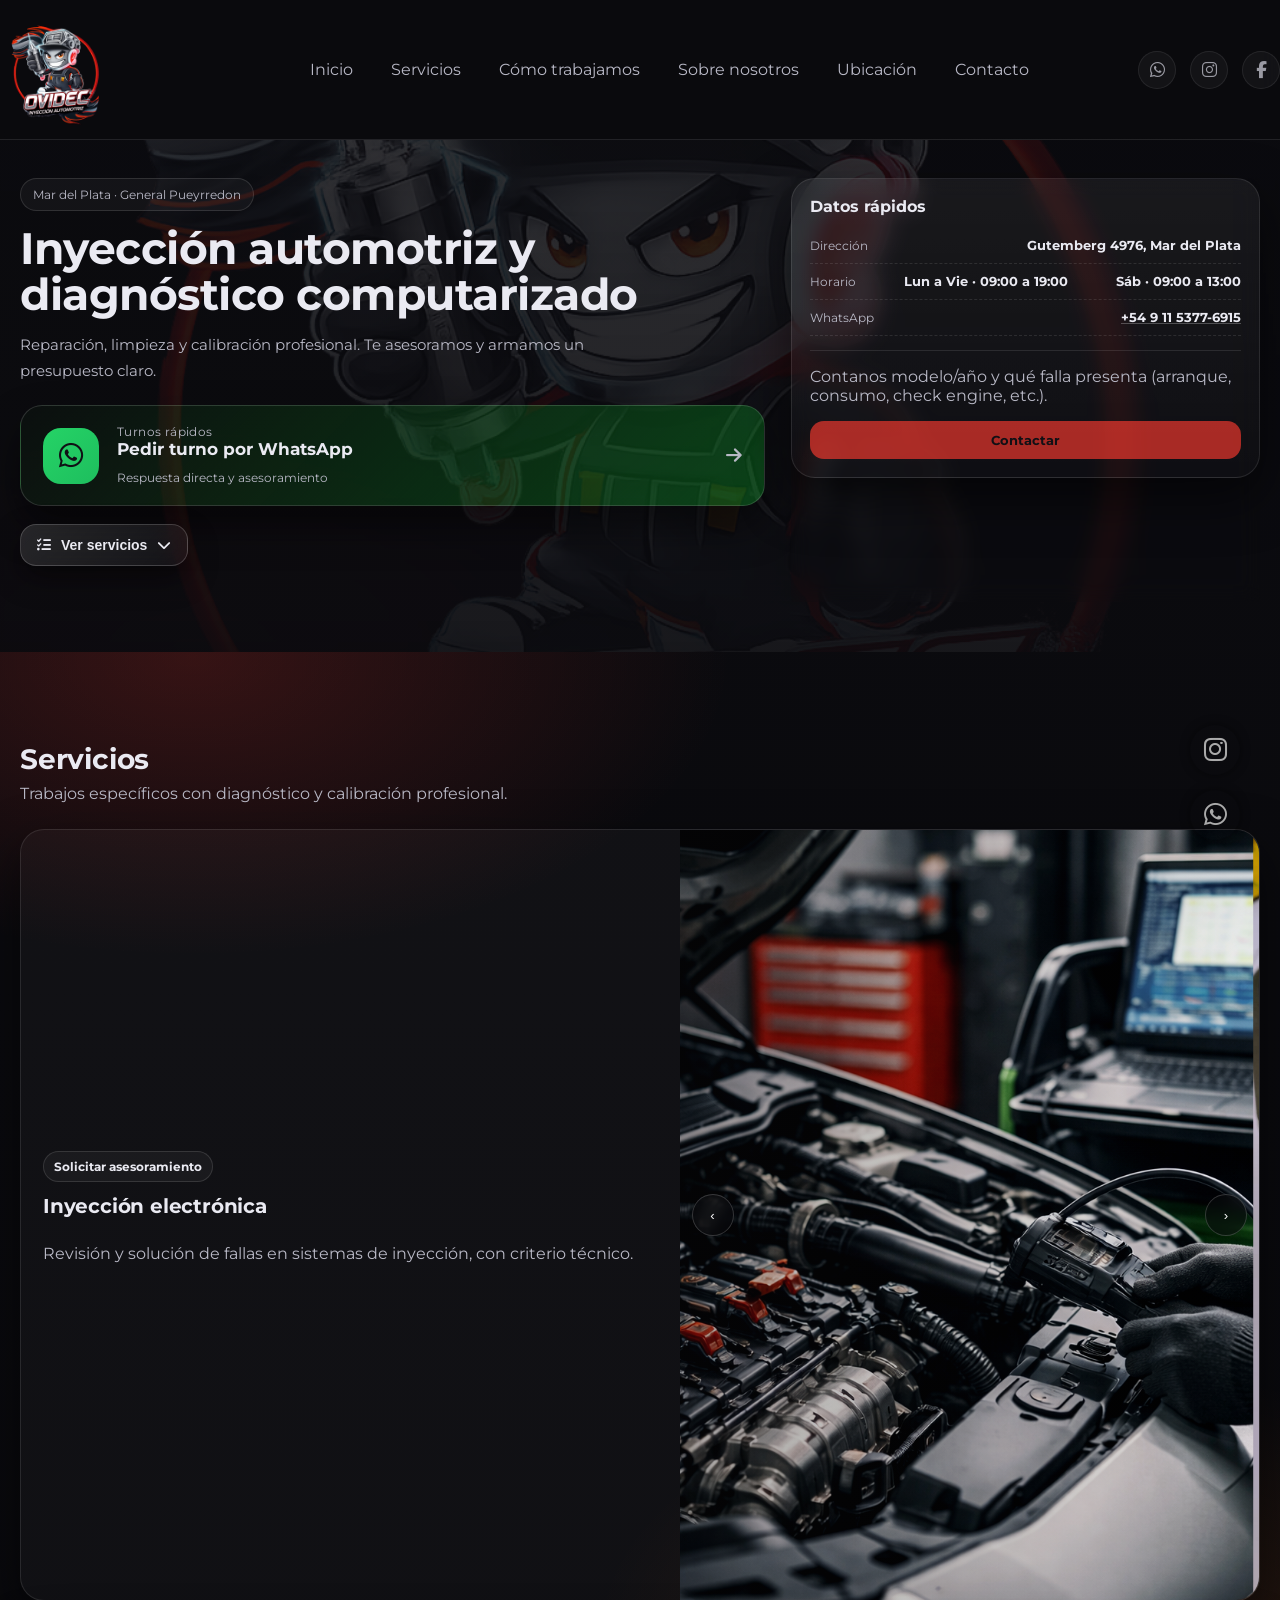
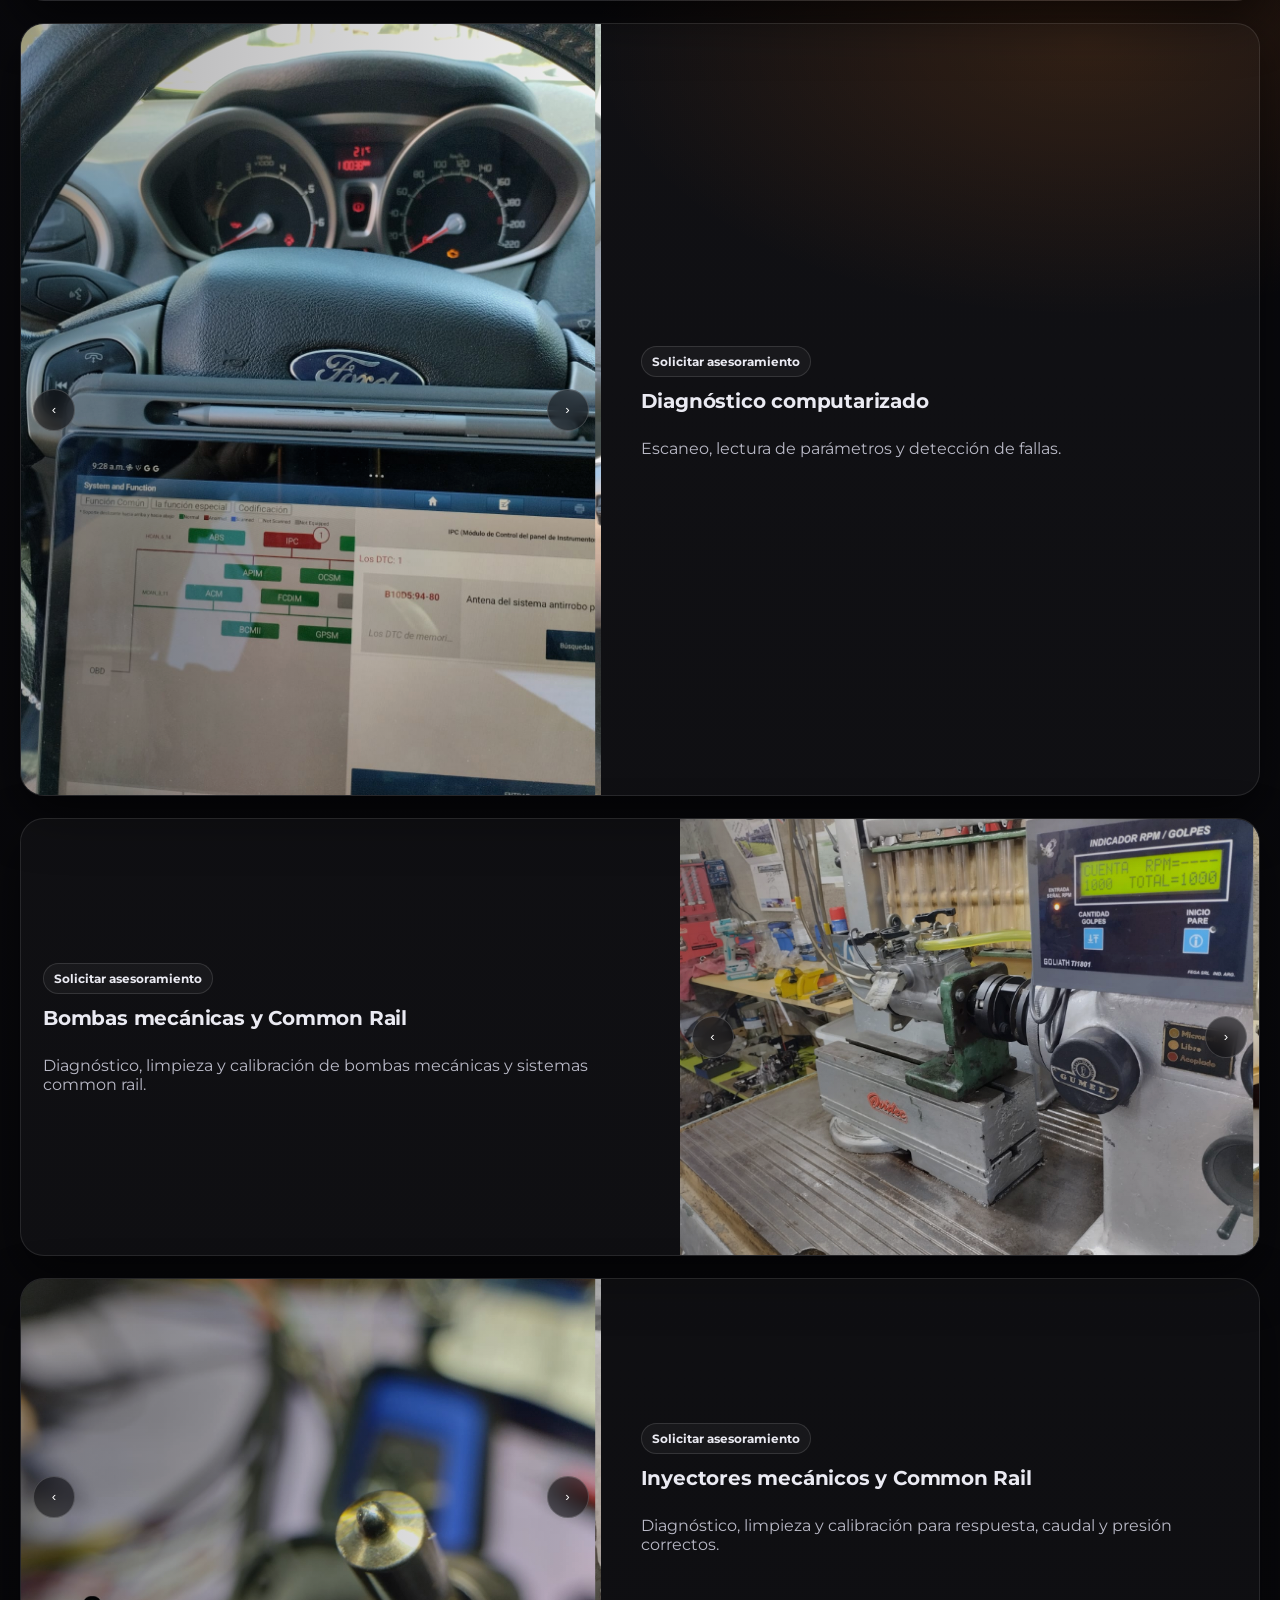
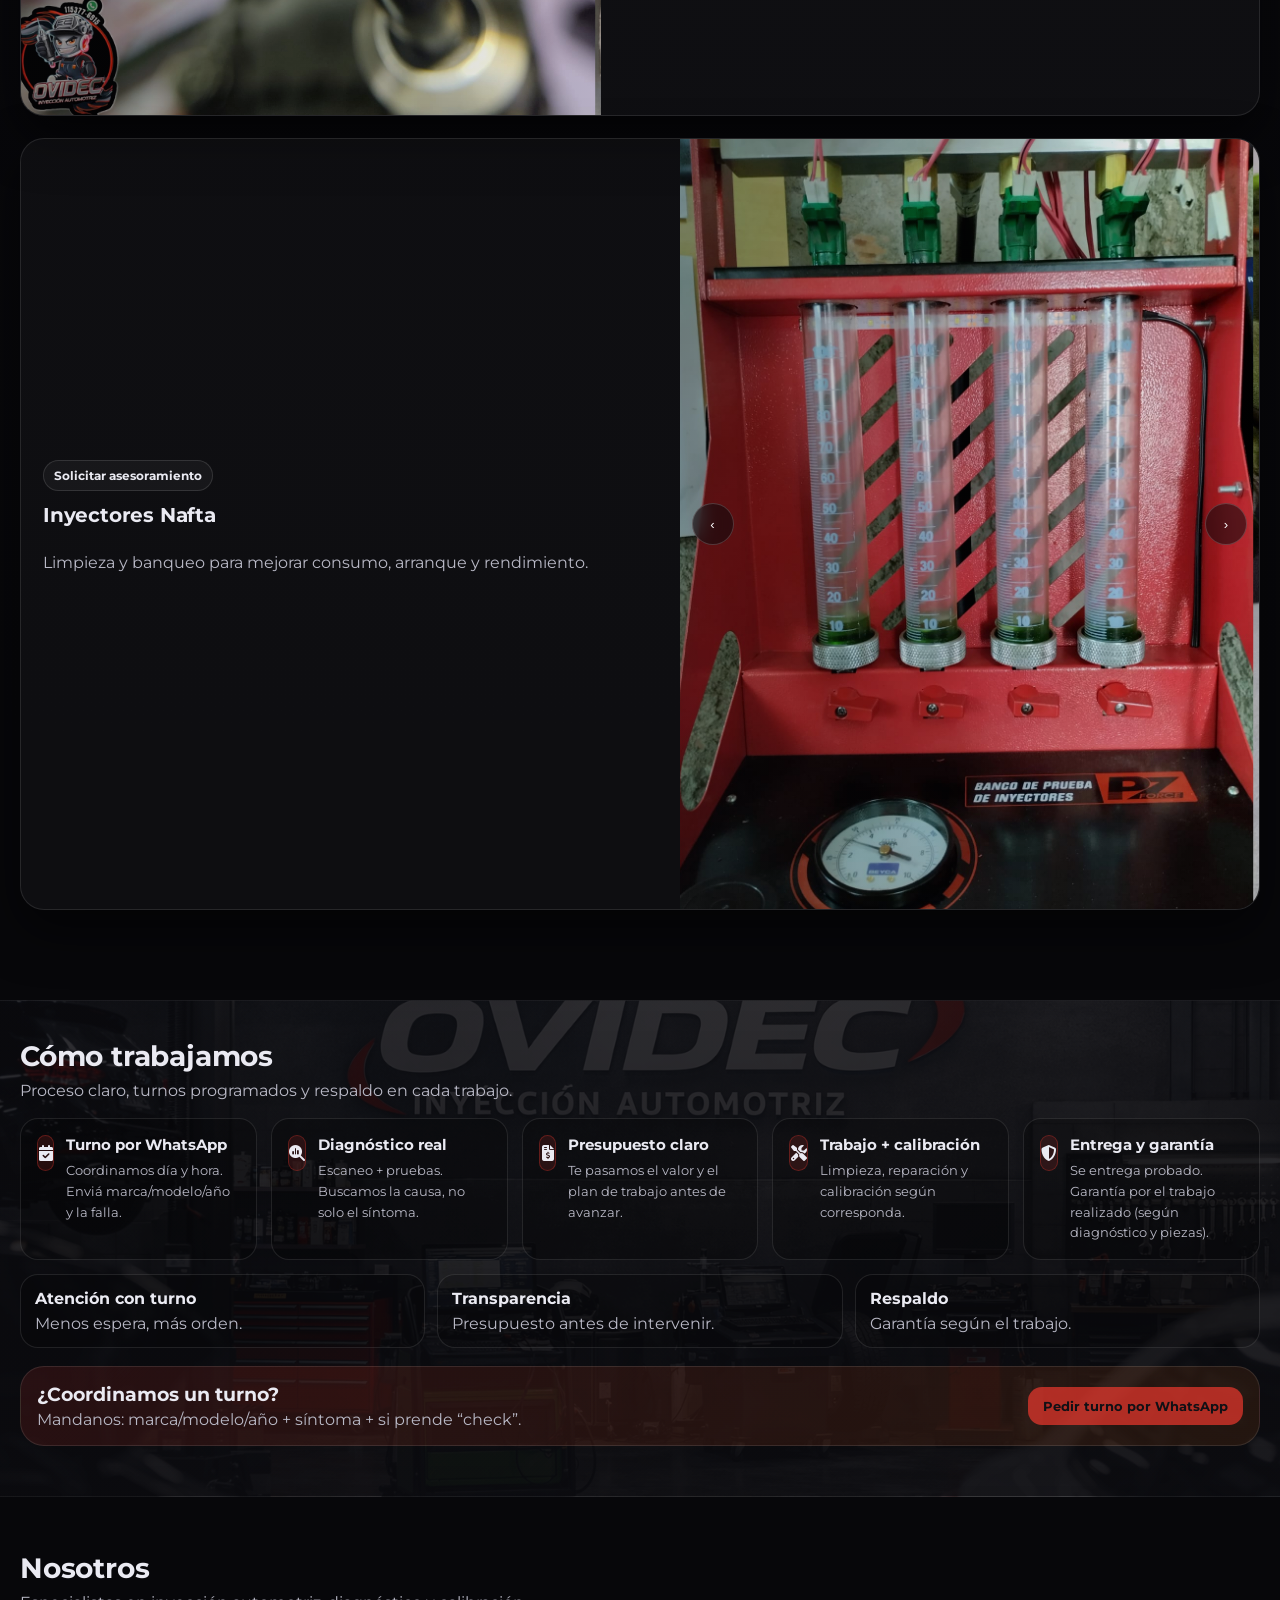
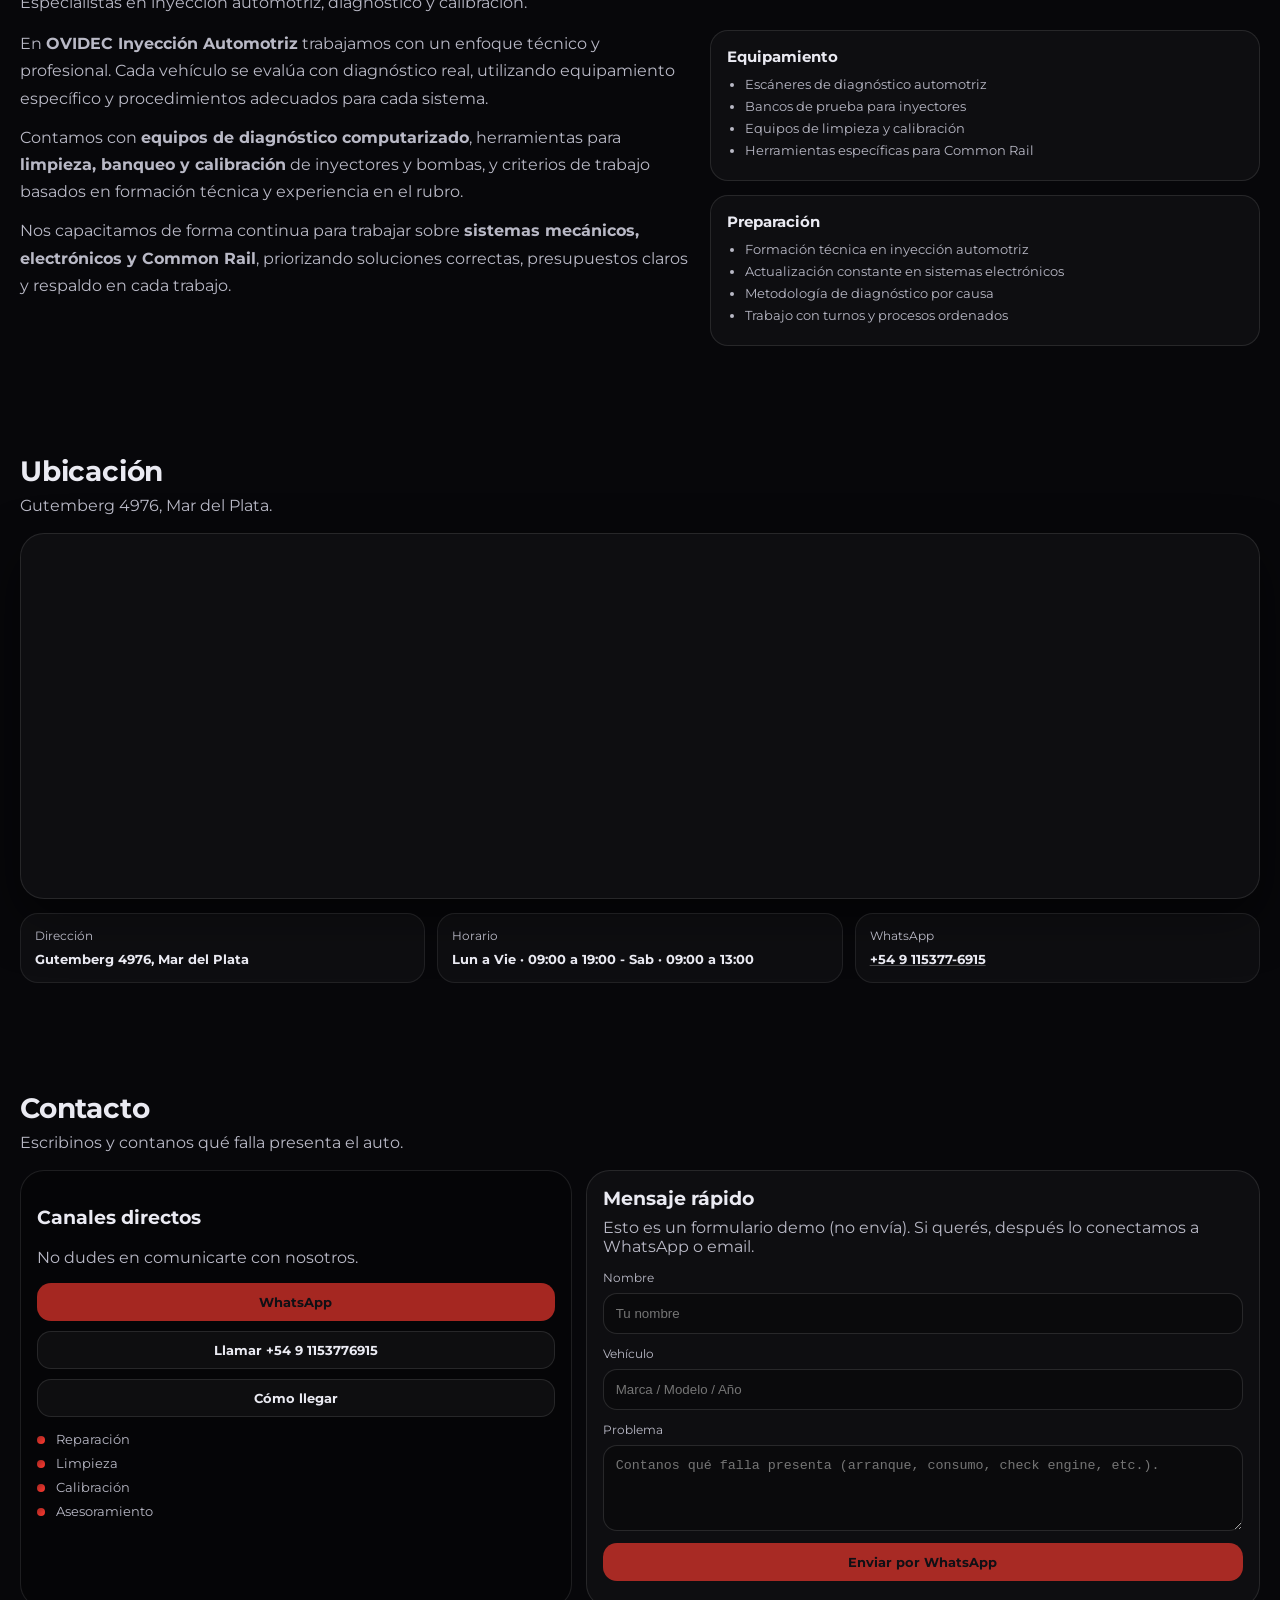
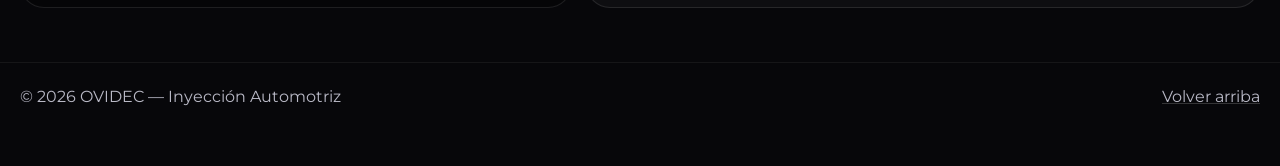
==== index.html @ d189c487 "imagenes-botones-nosotros" ====
<!doctype html>
<html lang="es">

<head>
    <meta charset="utf-8" />
    <meta name="viewport" content="width=device-width, initial-scale=1" />
    <title>OVIDEC Inyección Automotriz | Mar del Plata</title>
    <meta name="description"
        content="OVIDEC Inyección Automotriz en Mar del Plata. Reparación, limpieza, calibración y asesoramiento. Horario: 08 a 19. Turnos por WhatsApp." />
    <link rel="preconnect" href="https://fonts.googleapis.com">
    <link rel="preconnect" href="https://fonts.gstatic.com" crossorigin>
    <link href="https://fonts.googleapis.com/css2?family=Montserrat:wght@400;600;700;800&display=swap" rel="stylesheet">
    <link rel="stylesheet" href="https://cdnjs.cloudflare.com/ajax/libs/font-awesome/6.5.1/css/all.min.css">

    <link rel="stylesheet" href="styles.css" />
</head>

<body id="top">
    <!-- Header -->
    <header class="header">
        <div class="container header__inner">

            <a class="brand" href="#top" aria-label="OVIDEC Inyección Automotriz">
                <img src="img/ovidecLOGO.png" alt="Logo OVIDEC" class="brand__logo">
            </a>


            <button class="menu-toggle" aria-label="Abrir menú">
                <span></span>
                <span></span>
                <span></span>
            </button>

            <nav class="nav" aria-label="Navegación principal">
                <a href="#">Inicio</a>
                <a href="#servicios">Servicios</a>
                <a href="#como">Cómo trabajamos</a>
                <a href="#nosotros">Sobre nosotros</a>
                <a href="#ubicacion">Ubicación</a>
                <a href="#contacto">Contacto</a>
            </nav>

            <div class="header__cta header__social">
                <a href="https://wa.me/5491153776915" target="_blank" aria-label="WhatsApp">
                    <i class="fab fa-whatsapp"></i>
                </a>
                <a href="https://instagram.com/ovidecinyeccionautomotriz" target="_blank" aria-label="Instagram">
                    <i class="fab fa-instagram"></i>
                </a>
                <a href="https://facebook.com/ovidec" target="_blank" aria-label="Facebook">
                    <i class="fab fa-facebook-f"></i>
                </a>
            </div>


        </div>
    </header>




    <!-- Hero -->
    <main>
        <section class="hero">
            <div class="container hero__grid">
                <div class="hero__content">
                    <div class="pill">Mar del Plata · General Pueyrredon</div>
                    <h1>Inyección automotriz y diagnóstico computarizado</h1>
                    <p class="lead">
                        Reparación, limpieza y calibración profesional. Te asesoramos y armamos un presupuesto claro.
                    </p>

                    <div class="cta-modern">
                        <a href="https://wa.me/5491153776915?text=Hola%20OVIDEC!%20Necesito%20turno%20para%20revisar%20mi%20auto."
                            target="_blank" rel="noopener" class="cta-modern__link">

                            <div class="cta-modern__icon">
                                <i class="fab fa-whatsapp"></i>
                            </div>

                            <div class="cta-modern__text">
                                <span class="cta-modern__eyebrow">Turnos rápidos</span>
                                <strong>Pedir turno por WhatsApp</strong>
                                <small>Respuesta directa y asesoramiento</small>
                            </div>

                            <div class="cta-modern__arrow">
                                <i class="fa-solid fa-arrow-right"></i>
                            </div>
                        </a>
                    </div>


                    <div class="hero__actions">
                        <button class="btn btn--services btn--lg" id="toggle-services">
                            <i class="fa-solid fa-list-check"></i>
                            Ver servicios
                            <i class="fa-solid fa-chevron-down chevron"></i>
                        </button>


                    </div>

                    <div class="badges" aria-label="Servicios">
                        <a href="#inyeccion-electronica" class="badge">Inyección electrónica</a>
                        <a href="#diagnostico-computarizado" class="badge">Diagnóstico computarizado</a>
                        <a href="#bombas" class="badge">Bombas mecánicas</a>
                        <a href="#inyectores-mecanicos" class="badge">Inyectores mecánicos</a>
                        <a href="#inyectores-nafta" class="badge">Inyectores nafta</a>
                    </div>


                </div>


                <aside class="hero__card" aria-label="Datos rápidos">
                    <div class="card">
                        <h2 class="card__title">Datos rápidos</h2>

                        <div class="card__row">
                            <span class="k">Dirección</span>
                            <span class="v">Gutemberg 4976, Mar del Plata</span>
                        </div>

                        <div class="card__row">
                            <span class="k">Horario</span>
                            <span class="v">Lun a Vie · 09:00 a 19:00</span>
                            <span class="v">Sáb · 09:00 a 13:00</span>
                        </div>

                        <div class="card__row">
                            <span class="k">WhatsApp</span>
                            <span class="v"><a href="https://wa.me/5491153776915" target="_blank" rel="noopener">+54 9
                                    11
                                    5377-6915</a></span>
                        </div>

                        <div class="divider"></div>

                        <p class="muted">
                            Contanos modelo/año y qué falla presenta (arranque, consumo, check engine, etc.).
                        </p>

                        <a class="btn btn--primary w-full" href="#contacto">Contactar</a>
                    </div>
                </aside>
            </div>
        </section>

        <!-- Servicios -->
        <section class="section services-split" id="servicios" aria-label="Servicios">
            <div class="container">
                <div class="section__head">
                    <h2>Servicios</h2>
                    <p class="muted">Trabajos específicos con diagnóstico y calibración profesional.</p>
                </div>

                <div class="splits">
                    <!-- 1 -->
                    <article class="split reveal" id="inyeccion-electronica">
                        <div class="split__text">
                            <a class="split__cta"
                                href="https://wa.me/5491153776915?text=Hola%20OVIDEC!%20Quiero%20asesoramiento%20sobre%20Inyección%20electrónica."
                                target="_blank" rel="noopener">
                                Solicitar asesoramiento
                            </a>

                            <h3>Inyección electrónica</h3>
                            <p class="muted">Revisión y solución de fallas en sistemas de inyección, con criterio
                                técnico.</p>
                        </div>
                        <figure class="split__media">
                            <button class="split__arrow split__arrow--prev" type="button"
                                aria-label="Imagen anterior">‹</button>

                            <div class="split__slider">
                                <img src="servicios/inyeccion/inyeccion.png"
                                    alt="Servicio de inyección electrónica en OVIDEC" loading="lazy">
                                <img src="servicios/inyeccion/inyeccion2.jpeg"
                                    alt="Servicio de inyección electrónica en OVIDEC" loading="lazy">
                                <img src="servicios/inyeccion/inyeccion3.jpeg"
                                    alt="Servicio de inyección electrónica en OVIDEC" loading="lazy">

                                <button class="split__arrow split__arrow--next" type="button"
                                    aria-label="Imagen siguiente">›</button>
                            </div>
                        </figure>
                    </article>

                    <!-- 2 -->
                    <article class="split split--reverse reveal" id="diagnostico-computarizado">
                        <div class="split__text">
                            <a class="split__cta"
                                href="https://wa.me/5491153776915?text=Hola%20OVIDEC!%20Quiero%20asesoramiento%20sobre%20Diagnóstico%20computarizado."
                                target="_blank" rel="noopener">
                                Solicitar asesoramiento
                            </a>
                            <h3>Diagnóstico computarizado</h3>
                            <p class="muted">Escaneo, lectura de parámetros y detección de fallas.
                            </p>
                        </div>
                        <figure class="split__media">
                            <button class="split__arrow split__arrow--prev" type="button"
                                aria-label="Imagen anterior">‹</button>

                            <div class="split__slider">
                                <img src="servicios/computarizado/computarizado.jpeg"
                                    alt="Diagnóstico computarizado automotriz" loading="lazy">
                                <img src="servicios/computarizado/computarizado2.jpeg"
                                    alt="Diagnóstico computarizado automotriz" loading="lazy">
                                <img src="servicios/computarizado/computarizado3.jpeg"
                                    alt="Diagnóstico computarizado automotriz" loading="lazy">

                                <button class="split__arrow split__arrow--next" type="button"
                                    aria-label="Imagen siguiente">›</button>
                            </div>
                        </figure>
                    </article>

                    <!-- 3 -->
                    <article class="split reveal" id="bombas">
                        <div class="split__text">
                            <a class="split__cta"
                                href="https://wa.me/5491153776915?text=Hola%20OVIDEC!%20Quiero%20asesoramiento%20sobre%20Bombas%20mecánicas%20y%20Common%20Rail."
                                target="_blank" rel="noopener">
                                Solicitar asesoramiento
                            </a>
                            <h3>Bombas mecánicas y Common Rail</h3>
                            <p class="muted">Diagnóstico, limpieza y calibración de bombas mecánicas y sistemas common
                                rail.</p>
                        </div>
                        <figure class="split__media">
                            <button class="split__arrow split__arrow--prev" type="button"
                                aria-label="Imagen anterior">‹</button>

                            <div class="split__slider">
                                <img src="servicios/bombas/bombas.jpeg"
                                    alt="Diagnóstico y calibración de bombas mecánicas y common rail" loading="lazy">
                                <img src="servicios/bombas/bombas2.jpeg"
                                    alt="Diagnóstico y calibración de bombas mecánicas y common rail" loading="lazy">
                                <img src="servicios/bombas/bombas3.jpeg"
                                    alt="Diagnóstico y calibración de bombas mecánicas y common rail" loading="lazy">

                                <button class="split__arrow split__arrow--next" type="button"
                                    aria-label="Imagen siguiente">›</button>
                            </div>
                        </figure>
                    </article>

                    <!-- 4 -->
                    <article class="split split--reverse reveal" id="inyectores-mecanicos">
                        <div class="split__text">
                            <a class="split__cta"
                                href="https://wa.me/5491153776915?text=Hola%20OVIDEC!%20Quiero%20asesoramiento%20sobre%20Inyectores%20mecánicos%20y%20Common%20Rail."
                                target="_blank" rel="noopener">
                                Solicitar asesoramiento
                            </a>
                            <h3>Inyectores mecánicos y Common Rail</h3>
                            <p class="muted">Diagnóstico, limpieza y calibración para respuesta, caudal y presión
                                correctos.</p>
                        </div>
                        <figure class="split__media">
                            <button class="split__arrow split__arrow--prev" type="button"
                                aria-label="Imagen anterior">‹</button>

                            <div class="split__slider">
                                <img src="servicios/mecanicos/mecanicos.jpeg"
                                    alt="Limpieza y calibración de inyectores mecánicos y common rail" loading="lazy">
                                <img src="servicios/mecanicos/mecanicos2.jpeg"
                                    alt="Limpieza y calibración de inyectores mecánicos y common rail" loading="lazy">
                                <img src="servicios/mecanicos/mecanicos3.jpeg"
                                    alt="Limpieza y calibración de inyectores mecánicos y common rail" loading="lazy">

                                <button class="split__arrow split__arrow--next" type="button"
                                    aria-label="Imagen siguiente">›</button>
                            </div>
                        </figure>
                    </article>

                    <!-- 5 -->
                    <article class="split reveal" id="inyectores-nafta">
                        <div class="split__text">
                            <a class="split__cta"
                                href="https://wa.me/5491153776915?text=Hola%20OVIDEC!%20Quiero%20asesoramiento%20sobre%20Inyectores%20Nafta."
                                target="_blank" rel="noopener">
                                Solicitar asesoramiento
                            </a>

                            <h3>Inyectores Nafta</h3>
                            <p class="muted">Limpieza y banqueo para mejorar consumo, arranque y rendimiento.</p>
                        </div>
                        <figure class="split__media">
                            <button class="split__arrow split__arrow--prev" type="button"
                                aria-label="Imagen anterior">‹</button>

                            <div class="split__slider">
                                <img src="servicios/nafta/banqueo.jpeg" alt="Limpieza y banqueo de inyectores nafta"
                                    loading="lazy">
                                <img src="servicios/nafta/banqueo2.jpeg" alt="Limpieza y banqueo de inyectores nafta"
                                    loading="lazy">
                                <img src="servicios/nafta/banqueo3.jpeg" alt="Limpieza y banqueo de inyectores nafta"
                                    loading="lazy">

                                <button class="split__arrow split__arrow--next" type="button"
                                    aria-label="Imagen siguiente">›</button>
                            </div>
                        </figure>
                    </article>
                </div>


            </div>
        </section>



        <!-- Cómo trabajamos -->
        <!-- Cómo trabajamos / Nosotros -->
        <section class="section section--alt" id="como">
            <div class="container">
                <div class="section__head">
                    <h2>Cómo trabajamos</h2>
                    <p class="muted">Proceso claro, turnos programados y respaldo en cada trabajo.</p>
                </div>

                <div class="steps steps--5">
                    <div class="step">
                        <div class="step__n"><i class="fa-solid fa-calendar-check"></i></div>
                        <div class="step__b">
                            <h3>Turno por WhatsApp</h3>
                            <p>Coordinamos día y hora. Enviá marca/modelo/año y la falla.</p>
                        </div>
                    </div>

                    <div class="step">
                        <div class="step__n"><i class="fa-solid fa-magnifying-glass-chart"></i></div>
                        <div class="step__b">
                            <h3>Diagnóstico real</h3>
                            <p>Escaneo + pruebas. Buscamos la causa, no solo el síntoma.</p>
                        </div>
                    </div>

                    <div class="step">
                        <div class="step__n"><i class="fa-solid fa-file-invoice-dollar"></i></div>
                        <div class="step__b">
                            <h3>Presupuesto claro</h3>
                            <p>Te pasamos el valor y el plan de trabajo antes de avanzar.</p>
                        </div>
                    </div>

                    <div class="step">
                        <div class="step__n"><i class="fa-solid fa-screwdriver-wrench"></i></div>
                        <div class="step__b">
                            <h3>Trabajo + calibración</h3>
                            <p>Limpieza, reparación y calibración según corresponda.</p>
                        </div>
                    </div>

                    <div class="step">
                        <div class="step__n"><i class="fa-solid fa-shield-halved"></i></div>
                        <div class="step__b">
                            <h3>Entrega y garantía</h3>
                            <p>Se entrega probado. Garantía por el trabajo realizado (según diagnóstico y piezas).</p>
                        </div>
                    </div>
                </div>

                <div class="trust">
                    <div class="trust__item">
                        <strong>Atención con turno</strong>
                        <span class="muted">Menos espera, más orden.</span>
                    </div>
                    <div class="trust__item">
                        <strong>Transparencia</strong>
                        <span class="muted">Presupuesto antes de intervenir.</span>
                    </div>
                    <div class="trust__item">
                        <strong>Respaldo</strong>
                        <span class="muted">Garantía según el trabajo.</span>
                    </div>
                </div>

                <div class="cta">
                    <div>
                        <h3>¿Coordinamos un turno?</h3>
                        <p class="muted">Mandanos: marca/modelo/año + síntoma + si prende “check”.</p>
                    </div>
                    <a class="btn btn--primary"
                        href="https://wa.me/5491153776915?text=Hola%20OVIDEC!%20Quiero%20coordinar%20un%20turno.%20Mi%20auto%20es%20%5Bmarca%2Fmodelo%2Fa%C3%B1o%5D%20y%20presenta%20%5Bfalla%5D.%20%C2%BFMe%20asesoran%3F"
                        target="_blank" rel="noopener">
                        Pedir turno por WhatsApp
                    </a>
                </div>
            </div>
        </section>

        <!-- Nosotros -->
        <section class="section" id="nosotros">
            <div class="container">
                <div class="section__head">
                    <h2>Nosotros</h2>
                    <p class="muted">Especialistas en inyección automotriz, diagnóstico y calibración.</p>
                </div>

                <div class="about">
                    <div class="about__text">
                        <p>
                            En <strong>OVIDEC Inyección Automotriz</strong> trabajamos con un enfoque técnico y
                            profesional.
                            Cada vehículo se evalúa con diagnóstico real, utilizando equipamiento específico y
                            procedimientos adecuados para cada sistema.
                        </p>

                        <p>
                            Contamos con <strong>equipos de diagnóstico computarizado</strong>, herramientas para
                            <strong>limpieza, banqueo y calibración</strong> de inyectores y bombas, y criterios de
                            trabajo
                            basados en formación técnica y experiencia en el rubro.
                        </p>

                        <p>
                            Nos capacitamos de forma continua para trabajar sobre <strong>sistemas mecánicos,
                                electrónicos y Common Rail</strong>, priorizando soluciones correctas, presupuestos
                            claros
                            y respaldo en cada trabajo.
                        </p>
                    </div>

                    <div class="about__cards">
                        <div class="about__card">
                            <h3>Equipamiento</h3>
                            <ul>
                                <li>Escáneres de diagnóstico automotriz</li>
                                <li>Bancos de prueba para inyectores</li>
                                <li>Equipos de limpieza y calibración</li>
                                <li>Herramientas específicas para Common Rail</li>
                            </ul>
                        </div>

                        <div class="about__card">
                            <h3>Preparación</h3>
                            <ul>
                                <li>Formación técnica en inyección automotriz</li>
                                <li>Actualización constante en sistemas electrónicos</li>
                                <li>Metodología de diagnóstico por causa</li>
                                <li>Trabajo con turnos y procesos ordenados</li>
                            </ul>
                        </div>
                    </div>
                </div>
            </div>
        </section>



        <!-- Ubicación -->
        <section class="section" id="ubicacion">
            <div class="container">
                <div class="section__head">
                    <h2>Ubicación</h2>
                    <p class="muted">Gutemberg 4976, Mar del Plata.</p>
                </div>

                <div class="map">
                    <iframe title="Mapa OVIDEC - Gutemberg 4976, Mar del Plata" loading="lazy"
                        referrerpolicy="no-referrer-when-downgrade"
                        src="https://www.google.com/maps?q=Gutemberg%204976%20Mar%20del%20Plata&output=embed">
                    </iframe>
                </div>

                <div class="info">
                    <div class="info__item">
                        <span class="k">Dirección</span>
                        <span class="v">Gutemberg 4976, Mar del Plata</span>
                    </div>
                    <div class="info__item">
                        <span class="k">Horario</span>
                        <span class="v">Lun a Vie · 09:00 a 19:00 - Sab · 09:00 a 13:00</span>
                    </div>
                    <div class="info__item">
                        <span class="k">WhatsApp</span>
                        <span class="v"><a href="https://wa.me/5491153776915" target="_blank" rel="noopener">
                                +54 9 115377-6915</a></span>
                    </div>
                </div>
            </div>
        </section>



        <!-- Contacto -->
        <section class="section contacto" id="contacto">
            <div class="container">
                <div class="section__head">
                    <h2>Contacto</h2>
                    <p class="muted">Escribinos y contanos qué falla presenta el auto.</p>
                </div>

                <div class="contact">
                    <div class="contact__box">
                        <h3>Canales directos</h3>
                        <p class="muted">No dudes en comunicarte con nosotros.</p>

                        <div class="contact__actions">
                            <a class="btn btn--primary w-full"
                                href="https://wa.me/5491153776915?text=Hola%20OVIDEC!%20Necesito%20asesoramiento%20por%20inyecci%C3%B3n%20automotriz."
                                target="_blank" rel="noopener">
                                WhatsApp
                            </a>
                            <a class="btn btn--ghost w-full" href="tel:+541153776915">Llamar +54 9 1153776915</a>
                            <a class="btn btn--ghost w-full"
                                href="https://www.google.com/maps?q=Gutemberg%204976%20Mar%20del%20Plata"
                                target="_blank" rel="noopener">
                                Cómo llegar
                            </a>
                        </div>

                        <div class="mini">
                            <div><span class="dot"></span> Reparación</div>
                            <div><span class="dot"></span> Limpieza</div>
                            <div><span class="dot"></span> Calibración</div>
                            <div><span class="dot"></span> Asesoramiento</div>
                        </div>
                    </div>



                    <form class="form" onsubmit="return false;" aria-label="Formulario de contacto (demo)">
                        <h3>Mensaje rápido</h3>
                        <p class="muted">Esto es un formulario demo (no envía). Si querés, después lo conectamos a
                            WhatsApp o email.</p>

                        <label>
                            <span>Nombre</span>
                            <input type="text" placeholder="Tu nombre" autocomplete="name" />
                        </label>

                        <label>
                            <span>Vehículo</span>
                            <input type="text" placeholder="Marca / Modelo / Año" />
                        </label>

                        <label>
                            <span>Problema</span>
                            <textarea rows="4"
                                placeholder="Contanos qué falla presenta (arranque, consumo, check engine, etc.)."></textarea>
                        </label>

                        <a class="btn btn--primary w-full"
                            href="https://wa.me/5491153776915?text=Hola%20OVIDEC!%20Soy%20%5BNOMBRE%5D.%20Mi%20auto%20es%20%5BVEHICULO%5D%20y%20presenta%20%5BFALLA%5D.%20%C2%BFPodemos%20coordinar%20turno%3F"
                            target="_blank" rel="noopener">
                            Enviar por WhatsApp
                        </a>

                        <small class="muted">

                        </small>
                    </form>
                </div>
            </div>
        </section>
        <div class="redes-flotantes">
            <a href="https://instagram.com/ovidecinyeccionautomotriz" target="_blank" class="icono instagram">
                <i class="fab fa-instagram"></i>
            </a>
            <a href="https://wa.me/5491153776915" target="_blank" class="icono whatsapp">
                <i class="fab fa-whatsapp"></i>
            </a>
        </div>
    </main>




    <footer class="footer">
        <div class="container footer__inner">
            <span>© <span id="y"></span> OVIDEC — Inyección Automotriz</span>
            <a href="#top">Volver arriba</a>
        </div>
    </footer>

    <script>
        document.getElementById('y').textContent = new Date().getFullYear();
    </script>
    <script>
        // reveal on scroll (IntersectionObserver)
        const items = document.querySelectorAll('.reveal');

        const io = new IntersectionObserver((entries) => {
            entries.forEach(e => {
                if (e.isIntersecting) {
                    e.target.classList.add('is-in');
                    io.unobserve(e.target); // anima una sola vez
                }
            });
        }, { threshold: 0.18 });

        items.forEach(el => io.observe(el));
    </script>

    <script>
        const toggle = document.querySelector('.menu-toggle');
        const nav = document.querySelector('.nav');
        const navLinks = nav.querySelectorAll('a');

        const closeMenu = () => {
            nav.classList.remove('is-open');
            toggle.classList.remove('is-open');
        };

        toggle.addEventListener('click', (e) => {
            e.stopPropagation(); // evita que el click “suba” y lo cierre
            toggle.classList.toggle('is-open');
            nav.classList.toggle('is-open');
        });

        // Cerrar al hacer click en un link
        navLinks.forEach(link => link.addEventListener('click', closeMenu));

        // Cerrar al tocar fuera
        document.addEventListener('click', (e) => {
            const clickedOutside = !nav.contains(e.target) && !toggle.contains(e.target);
            if (nav.classList.contains('is-open') && clickedOutside) closeMenu();
        });

        // Cerrar al hacer scroll (solo si está abierto)
        window.addEventListener('scroll', () => {
            if (nav.classList.contains('is-open')) closeMenu();
        }, { passive: true });
    </script>

    <script>
        const toggleServices = document.getElementById('toggle-services');
        const badges = document.querySelector('.badges');

        toggleServices.addEventListener('click', () => {
            badges.classList.toggle('is-open');
            toggleServices.classList.toggle('is-open');
        });
    </script>

    <script>
        document.querySelectorAll('.split__media').forEach(media => {
            const slider = media.querySelector('.split__slider');
            const prev = media.querySelector('.split__arrow--prev');
            const next = media.querySelector('.split__arrow--next');
            if (!slider || !prev || !next) return;

            const step = () => slider.clientWidth;

            prev.addEventListener('click', () => slider.scrollBy({ left: -step(), behavior: 'smooth' }));
            next.addEventListener('click', () => slider.scrollBy({ left: step(), behavior: 'smooth' }));
        });
    </script>



</body>

</html>
---- styles.css ----
:root {
  --bg: #0b0b0f;
  --bg2: #111118;
  --card: #14141d;
  --text: #eaeaf2;
  --muted: #b9b9c6;
  --line: rgba(255, 255, 255, .10);
  --accent: #ff3a30a3;
  --accent2: #ff3a30;
  --shadow: 0 20px 50px rgba(0, 0, 0, .55);
  --radius: 18px;
  --radius2: 24px;
  --max: 2000px;
  --wa-green: #25D366;
  --wa-green-dark: #1ebe5e;
}

* {
  box-sizing: border-box;
}

html {
  scroll-behavior: smooth;
}

body {
  margin: 0;
  font-family: "Montserrat", system-ui, -apple-system, Segoe UI, Roboto, Arial, sans-serif;
  color: var(--text);
  background:
    radial-gradient(900px 500px at 15% 10%, rgba(255, 59, 48, .18), transparent 60%),
    radial-gradient(900px 500px at 85% 25%, rgba(255, 122, 24, .14), transparent 55%),
    linear-gradient(180deg, var(--bg), #07070a 60%);
}

a {
  color: inherit;
  text-decoration: none;
}

.container {
  max-width: var(--max);
  margin: 0 auto;
  padding: 0 20px;
}





/* Header */
.header {
  position: sticky;
  top: 0;
  z-index: 50;
  backdrop-filter: blur(10px);
  background: rgba(10, 10, 14, .70);
  border-bottom: 1px solid var(--line);
}

.header__inner {
  display: flex;
  align-items: center;
  justify-content: space-between;
  gap: 16px;
  padding: 14px 0;
}


.brand {
  display: flex;
  align-items: center;
  gap: 12px;
  min-width: 200px;
}

.brand__logo {
  height: 111px;
  width: auto;
  display: block;
  object-fit: contain;
}



.header__inner {
  display: flex;
  align-items: center;
  justify-content: space-between;
  gap: 16px;
  padding: 14px 0;
}


.nav {
  display: flex;
  align-items: center;
  gap: 18px;
}

.nav a {
  font-size: 16px;
  color: var(--muted);
  padding: 8px 10px;
  border-radius: 12px;
}

.nav a:hover {
  color: var(--text);
  background: rgba(255, 255, 255, .06);
}

.header__cta {
  display: flex;
  gap: 10px;
}

.menu-toggle {
  display: none;
  width: 42px;
  height: 42px;
  border-radius: 12px;
  border: 1px solid rgba(255, 255, 255, .12);
  background: rgba(255, 255, 255, .04);
  cursor: pointer;
  position: relative;
}

.menu-toggle span {
  position: absolute;
  left: 10px;
  right: 10px;
  height: 2px;
  background: #9a9aa3;
  transition: all .25s ease;
}

.menu-toggle span:nth-child(1) {
  top: 13px;
}

.menu-toggle span:nth-child(2) {
  top: 20px;
}

.menu-toggle span:nth-child(3) {
  top: 27px;
}

/* Estado activo (X) */
.menu-toggle.is-open span:nth-child(1) {
  transform: rotate(45deg);
  top: 20px;
}

.menu-toggle.is-open span:nth-child(2) {
  opacity: 0;
}

.menu-toggle.is-open span:nth-child(3) {
  transform: rotate(-45deg);
  top: 20px;
}


@media (max-width: 980px) {
  .menu-toggle {
    display: grid;
    place-items: center;
  }

  .nav {
    position: absolute;
    top: 100%;
    left: 0;
    right: 0;
    background: rgba(10, 10, 14, .95);
    backdrop-filter: blur(10px);
    border-bottom: 1px solid rgba(255, 255, 255, .08);
    display: none;
    flex-direction: column;
    padding: 14px;
    gap: 8px;
  }

  .nav a {
    padding: 12px 14px;
    border-radius: 12px;
    font-size: 14px;
  }

  .nav.is-open {
    display: flex;
  }
}

.btn {
  display: inline-flex;
  align-items: center;
  justify-content: center;
  gap: 10px;
  padding: 10px 14px;
  border-radius: 14px;
  border: 1px solid transparent;
  font-weight: 700;
  font-size: 13px;
  transition: transform .15s ease, background .15s ease, border .15s ease, opacity .15s ease;
  user-select: none;
}

.btn--lg {
  padding: 12px 16px;
  font-size: 14px;
  border-radius: 16px;
}

.btn--primary {
  background: var(--accent);
  color: #101015;
}

.btn--primary:hover {
  transform: translateY(-1px);
  opacity: .95;
  background: var(--accent2);
}

.btn--ghost {
  background: rgba(255, 255, 255, .04);
  border-color: rgba(255, 255, 255, .10);
  color: var(--text);
}

.btn--ghost:hover {
  transform: translateY(-1px);
  background: rgba(255, 255, 255, .06);

}

.w-full {
  width: 100%;
}

.header__social {
  display: flex;
  gap: 14px;
}

.header__social a {
  width: 38px;
  height: 38px;
  display: grid;
  place-items: center;
  border-radius: 50%;
  color: #9a9aa3;
  font-size: 17px;
  background: rgba(255, 255, 255, .04);
  border: 1px solid rgba(255, 255, 255, .08);
  transition: all .25s ease;
}

.header__social a:hover {
  color: var(--text);
  background: rgba(255, 255, 255, .08);
  transform: translateY(-2px);
}



.hero {
  padding: 38px 0 50px;
  background:
    linear-gradient(180deg,
      rgba(11, 11, 15, 0.85),
      rgba(11, 11, 15, 0.95)),
    url("img/ovidecLOGO.png") center / cover no-repeat;
  backdrop-filter: blur(2px);
}

.hero__grid {
  display: grid;
  grid-template-columns: 1.35fr .85fr;
  gap: 26px;
  align-items: stretch;
}

.pill {
  display: inline-flex;
  align-items: center;
  gap: 10px;
  padding: 8px 12px;
  border-radius: 999px;
  border: 1px solid rgba(255, 255, 255, .12);
  background: rgba(255, 255, 255, .04);
  color: var(--muted);
  font-size: 12px;
}

h1 {
  font-size: 44px;
  line-height: 1.05;
  margin: 14px 0 10px;
  letter-spacing: -0.5px;
}

.lead {
  font-size: 15px;
  color: var(--muted);
  line-height: 1.7;
  max-width: 62ch;
}

.hero__actions {
  display: flex;
  gap: 12px;
  margin-top: 18px;
  flex-wrap: wrap;
}


.cta-modern {
  margin-top: 22px;
}

.cta-modern__link {
  display: flex;
  align-items: center;
  gap: 18px;
  padding: 18px 22px;
  border-radius: 22px;
  border: 1px solid rgba(255, 255, 255, .14);
  background: linear-gradient(135deg, rgba(55, 255, 48, 0.021), rgba(5, 255, 47, 0.219));
  box-shadow: 0 20px 40px rgba(0, 0, 0, .45);
  transition: transform .25s ease, box-shadow .25s ease;
}

.cta-modern__link:hover {
  transform: translateY(-3px);
  box-shadow: 0 30px 60px rgba(0, 0, 0, .6);
}

.cta-modern__icon {
  width: 56px;
  height: 56px;
  border-radius: 18px;
  display: grid;
  place-items: center;
  font-size: 28px;
  background: linear-gradient(135deg, var(--wa-green), var(--wa-green-dark));

  color: #101015;
}

.cta-modern__text {
  display: flex;
  flex-direction: column;
}

.cta-modern__eyebrow {
  font-size: 12px;
  color: var(--muted);
  letter-spacing: .4px;
}

.cta-modern__text strong {
  font-size: 17px;
}

.cta-modern__text small {
  font-size: 12px;
  color: var(--muted);
}

.cta-modern__arrow {
  margin-left: auto;
  font-size: 18px;
  color: var(--muted);
  transition: transform .25s ease;
}

.cta-modern__link:hover .cta-modern__arrow {
  transform: translateX(6px);
}

.btn--services {
  background: linear-gradient(135deg, rgba(255, 255, 255, .12), rgba(255, 255, 255, .04));
  border: 1px solid rgba(255, 255, 255, .18);
  color: var(--text);
  box-shadow: 0 12px 30px rgba(0, 0, 0, .45);
  backdrop-filter: blur(10px);
}

.btn--services:hover {
  transform: translateY(-2px);

  color: #ffffff;
  cursor: pointer;
}

.btn--services .chevron {
  transition: transform .25s ease;
}

.badges {
  display: flex;
  gap: 10px;
  flex-wrap: wrap;
  margin-top: 36px;

  max-height: 0;
  opacity: 0;
  overflow: hidden;
  transition: all .35s ease;
}



.badge:hover {
  background: var(--muted);
  color: var(--card);
  transform: translateY(-1px);
  box-shadow: 0 30px 60px rgba(0, 0, 0, .6);
  backdrop-filter: blur(10px);
}


.badge {
  padding: 12px 16px;
  border-radius: 99px;
  border: 1px solid rgba(255, 255, 255, .10);
  background: rgba(255, 255, 255, .03);
  backdrop-filter: blur(10px);
  color: var(--text);
  font-size: 14px;
  cursor: pointer;
  transition: all .25s ease;
}

.badges.is-open {
  max-height: 200px;
  opacity: 1;
  margin-top: 36px;
}

.btn--services.is-open .chevron {
  transform: rotate(180deg);
}


.card {
  background: linear-gradient(180deg, rgba(255, 255, 255, .06), rgba(255, 255, 255, .02));
  border: 1px solid rgba(255, 255, 255, .10);
  border-radius: var(--radius2);
  box-shadow: var(--shadow);
  padding: 18px;
}

.card__title {
  margin: 0 0 12px;
  font-size: 16px;
}

.card__row {
  display: flex;
  justify-content: space-between;
  gap: 12px;
  padding: 10px 0;
  border-bottom: 1px dashed rgba(255, 255, 255, .10);
}

.card__row:last-of-type {
  border-bottom: none;
}

.k {
  color: var(--muted);
  font-size: 12px;
}

.v {
  font-weight: 700;
  font-size: 12.5px;
  text-align: right;
}

.v a {
  text-decoration: underline;
  text-decoration-color: rgba(255, 255, 255, .25);
}

.divider {
  height: 1px;
  background: rgba(255, 255, 255, .10);
  margin: 14px 0;
}

.muted {
  color: var(--muted);
}

.hero__card {
  position: relative;
  backdrop-filter: blur(10px);
}

/* Sections */
.section {
  padding: 54px 0;
}

.section--alt {
  padding: 38px 0 50px;
  background:
    linear-gradient(180deg,
      rgba(11, 11, 15, 0.85),
      rgba(11, 11, 15, 0.95)),
    url("img/fondoHero.png") center / cover no-repeat;
  backdrop-filter: blur(2px);
  border-top: 1px solid rgba(255, 255, 255, .06);
  border-bottom: 1px solid rgba(255, 255, 255, .06);
}

.section__head {
  margin-bottom: 18px;
}

.section__head h2 {
  margin: 0 0 8px;
  font-size: 28px;
  letter-spacing: -0.2px;
}

.section__head p {
  margin: 0;
}

/* Grid services */
.grid {
  display: grid;
  gap: 14px;
}

.grid--4 {
  grid-template-columns: repeat(4, 1fr);
}

/* Servicios split */
.services-split {
  padding: 90px 0;
}

.splits {
  display: grid;
  gap: 22px;
  margin-top: 26px;
}

.split {
  display: grid;
  grid-template-columns: 1.05fr .95fr;
  gap: 18px;
  align-items: stretch;
  border-radius: var(--radius2);
  border: 1px solid rgba(255, 255, 255, .10);
  background: rgba(255, 255, 255, .03);
  overflow: hidden;
  box-shadow: var(--shadow);
}

.split__cta {
  display: inline-flex;
  align-items: center;
  gap: 8px;
  padding: 10px 16px;
  border-radius: 999px;
  font-size: 12px;
  font-weight: 700;
  color: var(--text);
  display: inline-flex;
  width: fit-content;
  padding: 7px 10px;
  border-radius: 999px;
  font-size: 12px;

  border: 1px solid rgba(255, 255, 255, .12);
  background: rgba(255, 255, 255, .04);
  margin-bottom: 12px;
  transition: transform .2s ease, box-shadow .2s ease;
  margin-bottom: 12px;
}

.split__cta:hover {
  transform: translateY(-2px);
  background-color: #1ebe5ed0;
}


.split--reverse {
  grid-template-columns: .95fr 1.05fr;
}

.split--reverse .split__text {
  order: 2;
}

.split--reverse .split__media {
  order: 1;
}

.split__text {
  padding: 22px;
  display: flex;
  flex-direction: column;
  justify-content: center;
}

.split__tag {
  display: inline-flex;
  width: fit-content;
  padding: 7px 10px;
  border-radius: 999px;
  font-size: 12px;
  color: var(--muted);
  border: 1px solid rgba(255, 255, 255, .12);
  background: rgba(255, 255, 255, .04);
  margin-bottom: 12px;
}

.split__text h3 {
  margin: 0 0 10px;
  font-size: 20px;
  letter-spacing: -0.2px;
}

.split__media {
  margin: 0;
  position: relative;
  min-height: 260px;
}

.split__media img {
  width: 100%;
  height: 100%;
  object-fit: cover;
  display: block;
  filter: saturate(1.05) contrast(1.05);
  transform: scale(1.02);
}

.split__slider {
  display: flex;
  height: 100%;
  overflow-x: auto;
  scroll-snap-type: x mandatory;
  -webkit-overflow-scrolling: touch;
}

.split__slider::-webkit-scrollbar {
  display: none;
}

.split__slider img {
  flex: 0 0 100%;
  width: 100%;
  height: 100%;
  object-fit: cover;
  scroll-snap-align: center;
}


/* overlay sutil para legibilidad visual */
.split__media::after {
  content: "";
  position: absolute;
  inset: 0;
  background: linear-gradient(90deg, rgba(11, 11, 15, .35), rgba(11, 11, 15, .05));
  pointer-events: none;
}

.services-cta {
  margin-top: 22px;
  display: flex;
  justify-content: center;
}

/* Animación on-scroll */
.reveal {
  opacity: 0;
  transform: translateY(18px);
  transition: opacity .55s ease, transform .55s ease;
}

.reveal.is-in {
  opacity: 1;
  transform: translateY(0);
}

.split__slider {
  display: flex;
  height: 100%;
  overflow-x: auto;
  scroll-snap-type: x mandatory;
  -webkit-overflow-scrolling: touch;
}

.split__slider::-webkit-scrollbar {
  display: none;
}

.split__slider img {
  flex: 0 0 100%;
  width: 100%;
  height: 100%;
  object-fit: cover;
  scroll-snap-align: center;
  user-select: none;
}

/* Flechas */
.split__arrow {
  position: absolute;
  top: 50%;
  transform: translateY(-50%);
  z-index: 5;
  width: 42px;
  height: 42px;
  border-radius: 999px;
  border: 1px solid rgba(255, 255, 255, .18);
  background: rgba(10, 10, 14, .55);
  color: #fff;
  display: grid;
  place-items: center;
  cursor: pointer;
  backdrop-filter: blur(8px);
}

.split__arrow--prev {
  left: 12px;
}

.split__arrow--next {
  right: 12px;
}

/* En mobile podés ocultarlas (ya hay swipe) */
@media (max-width: 980px) {}


/* Responsive */
@media (max-width: 980px) {



  .split,
  .split--reverse {
    grid-template-columns: 1fr;
  }

  .split--reverse .split__text,
  .split--reverse .split__media {
    order: initial;
  }

  .split__media {
    min-height: 220px;
  }
}


.note {
  margin-top: 16px;
  padding: 14px 16px;
  border-radius: var(--radius);
  border: 1px solid rgba(255, 255, 255, .10);
  background: rgba(255, 255, 255, .03);
  color: var(--text);
  font-size: 13px;
}


.steps {
  display: grid;
  grid-template-columns: repeat(3, 1fr);
  gap: 14px;
}

.step {
  display: flex;
  gap: 12px;
  padding: 16px;
  border-radius: var(--radius);
  border: 1px solid rgba(255, 255, 255, .10);
  background: rgba(0, 0, 0, .25);
}

.step__n {
  width: 36px;
  height: 36px;
  border-radius: 12px;
  display: grid;
  place-items: center;
  background: rgba(255, 59, 48, .12);
  border: 1px solid rgba(255, 59, 48, .28);
  color: var(--text);
  font-weight: 900;
}

.step h3 {
  margin: 0 0 6px;
  font-size: 15px;
}

.step p {
  margin: 0;
  color: var(--muted);
  font-size: 13px;
  line-height: 1.6;
}

.steps--5{
  grid-template-columns: repeat(5, 1fr);
}
.step__n i{
  font-size: 16px;
}

.trust{
  margin-top: 14px;
  display: grid;
  grid-template-columns: repeat(3, 1fr);
  gap: 12px;
}
.trust__item{
  padding: 14px;
  border-radius: var(--radius);
  border: 1px solid rgba(255, 255, 255, .10);
  background: rgba(0, 0, 0, .20);
}
.trust__item strong{
  display:block;
  margin-bottom: 6px;
}

@media (max-width: 980px){
  .steps--5{ grid-template-columns: 1fr; }
  .trust{ grid-template-columns: 1fr; }
}

/* nosotros */
.about {
  display: grid;
  grid-template-columns: 1.1fr .9fr;
  gap: 18px;
}

.about__text p {
  margin: 0 0 12px;
  color: var(--muted);
  line-height: 1.7;
}

.about__cards {
  display: grid;
  gap: 14px;
}

.about__card {
  padding: 16px;
  border-radius: var(--radius);
  border: 1px solid rgba(255, 255, 255, .10);
  background: rgba(255, 255, 255, .03);
}

.about__card h3 {
  margin: 0 0 10px;
  font-size: 15px;
}

.about__card ul {
  margin: 0;
  padding-left: 18px;
  color: var(--muted);
  font-size: 13px;
}

.about__card li {
  margin-bottom: 6px;
}

@media (max-width: 980px) {
  .about {
    grid-template-columns: 1fr;
  }
}



.cta {
  margin-top: 18px;
  padding: 16px;
  border-radius: var(--radius2);
  border: 1px solid rgba(255, 255, 255, .10);
  background: linear-gradient(135deg, rgba(255, 59, 48, .12), rgba(255, 122, 24, .10));
  display: flex;
  justify-content: space-between;
  align-items: center;
  gap: 16px;
}

.cta-modern__link:hover .cta-modern__icon {
  filter: brightness(1.1) saturate(1.15);
}


.cta h3 {
  margin: 0 0 4px;
}

.cta p {
  margin: 0;
}


.map {
  border-radius: var(--radius2);
  overflow: hidden;
  border: 1px solid rgba(255, 255, 255, .10);
  background: rgba(255, 255, 255, .03);
  box-shadow: var(--shadow);
}

.map iframe {
  width: 100%;
  height: 360px;
  border: 0;
}

.info {
  display: grid;
  grid-template-columns: repeat(3, 1fr);
  gap: 12px;
  margin-top: 14px;
}

.info__item {
  padding: 14px;
  border-radius: var(--radius);
  border: 1px solid rgba(255, 255, 255, .08);
  background: rgba(255, 255, 255, .03);
}

.info__item .k {
  display: block;
  margin-bottom: 6px;
}

.info__item .v {
  text-align: left;
}

.contact {
  display: grid;
  grid-template-columns: 0.9fr 1.1fr;
  gap: 14px;

}

.contact__box {
  padding: 16px;
  border-radius: var(--radius2);
  border: 1px solid rgba(255, 255, 255, .10);
  background: rgba(0, 0, 0, .25);
}

.contact__actions {
  display: grid;
  gap: 10px;
  margin-top: 14px;
}

.mini {
  margin-top: 14px;
  display: grid;
  gap: 8px;
  color: var(--muted);
  font-size: 13px;
}

.dot {
  display: inline-block;
  width: 8px;
  height: 8px;
  border-radius: 50%;
  background: linear-gradient(135deg, var(--accent), var(--accent2));
  margin-right: 8px;
  vertical-align: middle;
}

.form {
  padding: 16px;
  border-radius: var(--radius2);
  border: 1px solid rgba(255, 255, 255, .10);
  background: rgba(255, 255, 255, .03);
}

.form h3 {
  margin: 0 0 8px;
}

.form p {
  margin: 0 0 14px;
}

label {
  display: grid;
  gap: 8px;
  margin-bottom: 12px;
}

label span {
  font-size: 12px;
  color: var(--muted);
}

input,
textarea {
  width: 100%;
  padding: 12px 12px;
  border-radius: 14px;
  border: 1px solid rgba(255, 255, 255, .12);
  background: rgba(0, 0, 0, .25);
  color: var(--text);
  outline: none;
}

input:focus,
textarea:focus {
  border-color: rgba(255, 59, 48, .45);
  box-shadow: 0 0 0 4px rgba(255, 59, 48, .12);
}

small {
  display: block;
  margin-top: 10px;
  line-height: 1.5;
}


.footer {
  padding: 24px 0 60px;
  border-top: 1px solid rgba(255, 255, 255, .06);
  color: var(--muted);
}

.footer__inner {
  display: flex;
  justify-content: space-between;
  gap: 12px;
  flex-wrap: wrap;
}

.footer a {
  color: var(--muted);
  text-decoration: underline;
  text-decoration-color: rgba(255, 255, 255, .18);
}

.redes-flotantes {
  z-index: 2000;
  position: fixed;
  bottom: 60px;
  right: 40px;
  display: flex;
  flex-direction: column;
  gap: 15px;
  z-index: 999;
}

.icono {
  width: 50px;
  height: 50px;
  background-color: transparent;
  border-radius: 50%;
  display: flex;
  justify-content: center;
  align-items: center;
  color: #aaa;
  font-size: 26px;
  text-decoration: none;
  animation: flotar 3s ease-in-out infinite;
  transition: transform 0.3s ease;
  cursor: pointer;
  box-shadow: 0 0 10px rgba(0, 0, 0, 0.5);
}

.icono.whatsapp:hover {
  transform: scale(1.2);
  color: #00ffcc;
}

.icono.instagram:hover {
  color: #f40166;
}

.icono.instagram {
  background: transparent;
}

@keyframes flotar {

  0%,
  100% {
    transform: translateY(0);
  }

  50% {
    transform: translateY(-6px);
  }
}




.float-ig {
  background: rgba(255, 255, 255, .06);
  color: var(--text);
}

.float-wa {
  background: linear-gradient(135deg, var(--accent), var(--accent2));
  color: #101015;
}


/* Responsive */
@media (max-width: 980px) {
  .hero__grid {
    grid-template-columns: 1fr;
  }

  .split__cta {
    align-self: flex-end;
    /* lo empuja a la derecha */
    margin-left: auto;
    margin-bottom: 14px;
    padding: 10px 16px;
    /* un poco más grande para el pulgar */
    font-size: 13px;
  }

  h1 {
    font-size: 38px;
  }

  .grid--4 {
    grid-template-columns: repeat(2, 1fr);
  }

  .steps {
    grid-template-columns: 1fr;
  }

  .info {
    grid-template-columns: 1fr;
  }

  .contact {
    grid-template-columns: 1fr;
  }

  .nav {
    display: none;
  }
}

@media (max-width: 520px) {
  h1 {
    font-size: 32px;
  }

  .split__cta {
    align-self: flex-end;
    /* lo empuja a la derecha */
    margin-left: auto;
    margin-bottom: 14px;
    padding: 10px 16px;
    /* un poco más grande para el pulgar */
    font-size: 13px;
  }

  .header__cta {
    display: none;
  }

  .grid--4 {
    grid-template-columns: 1fr;
  }

  .wa-float__text {
    display: none;
  }
}
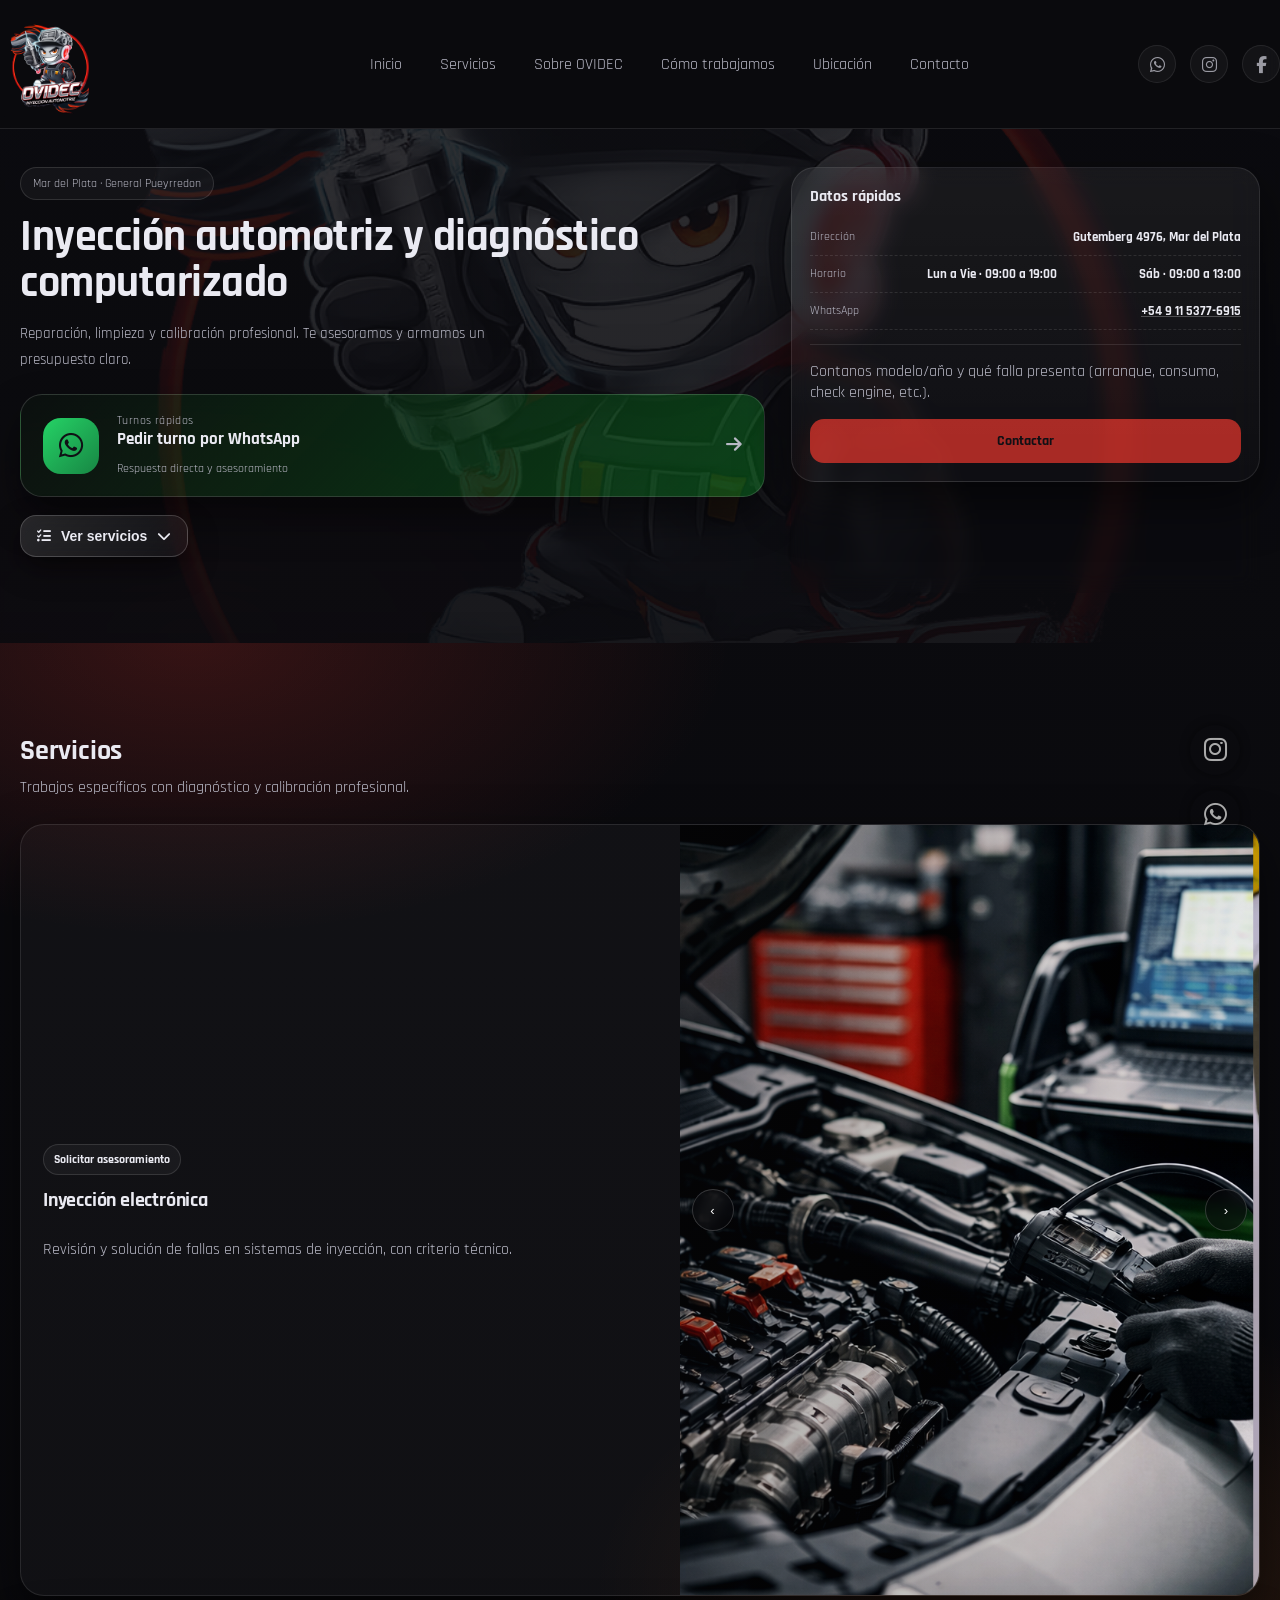
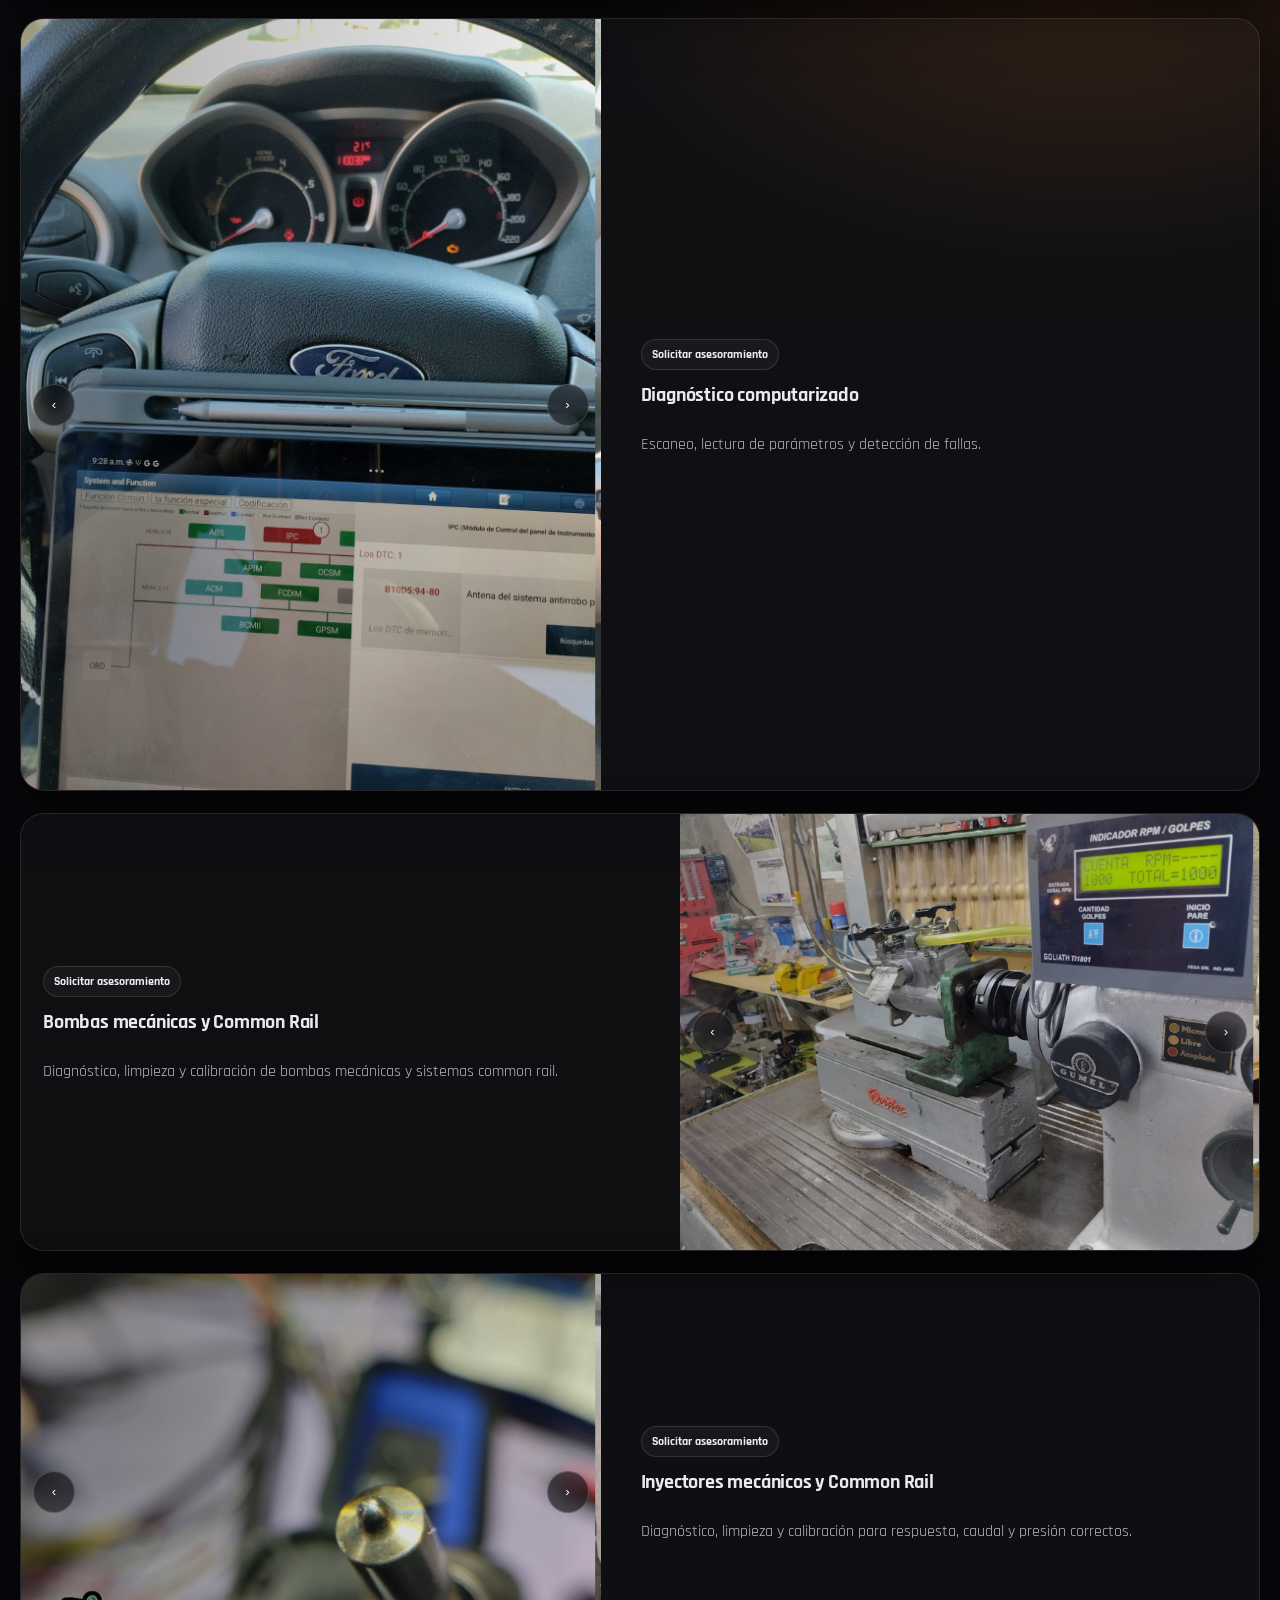
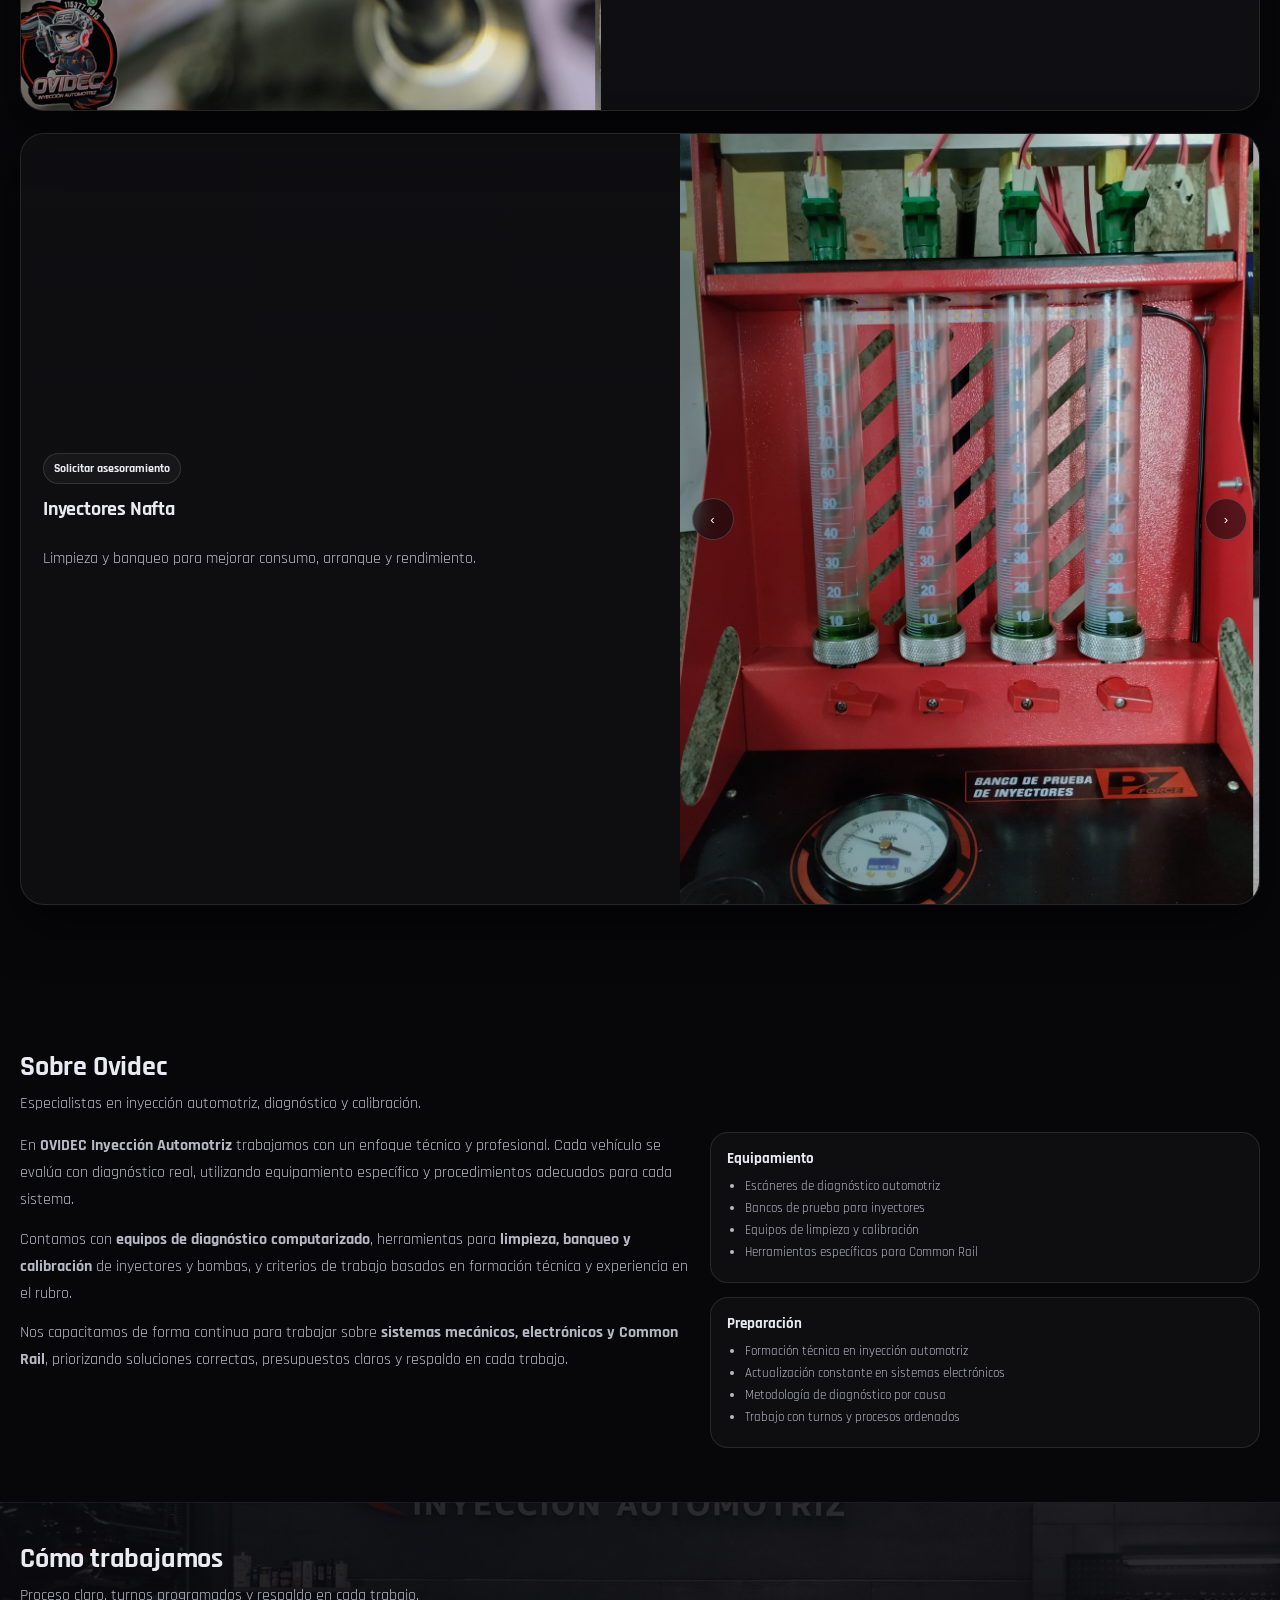
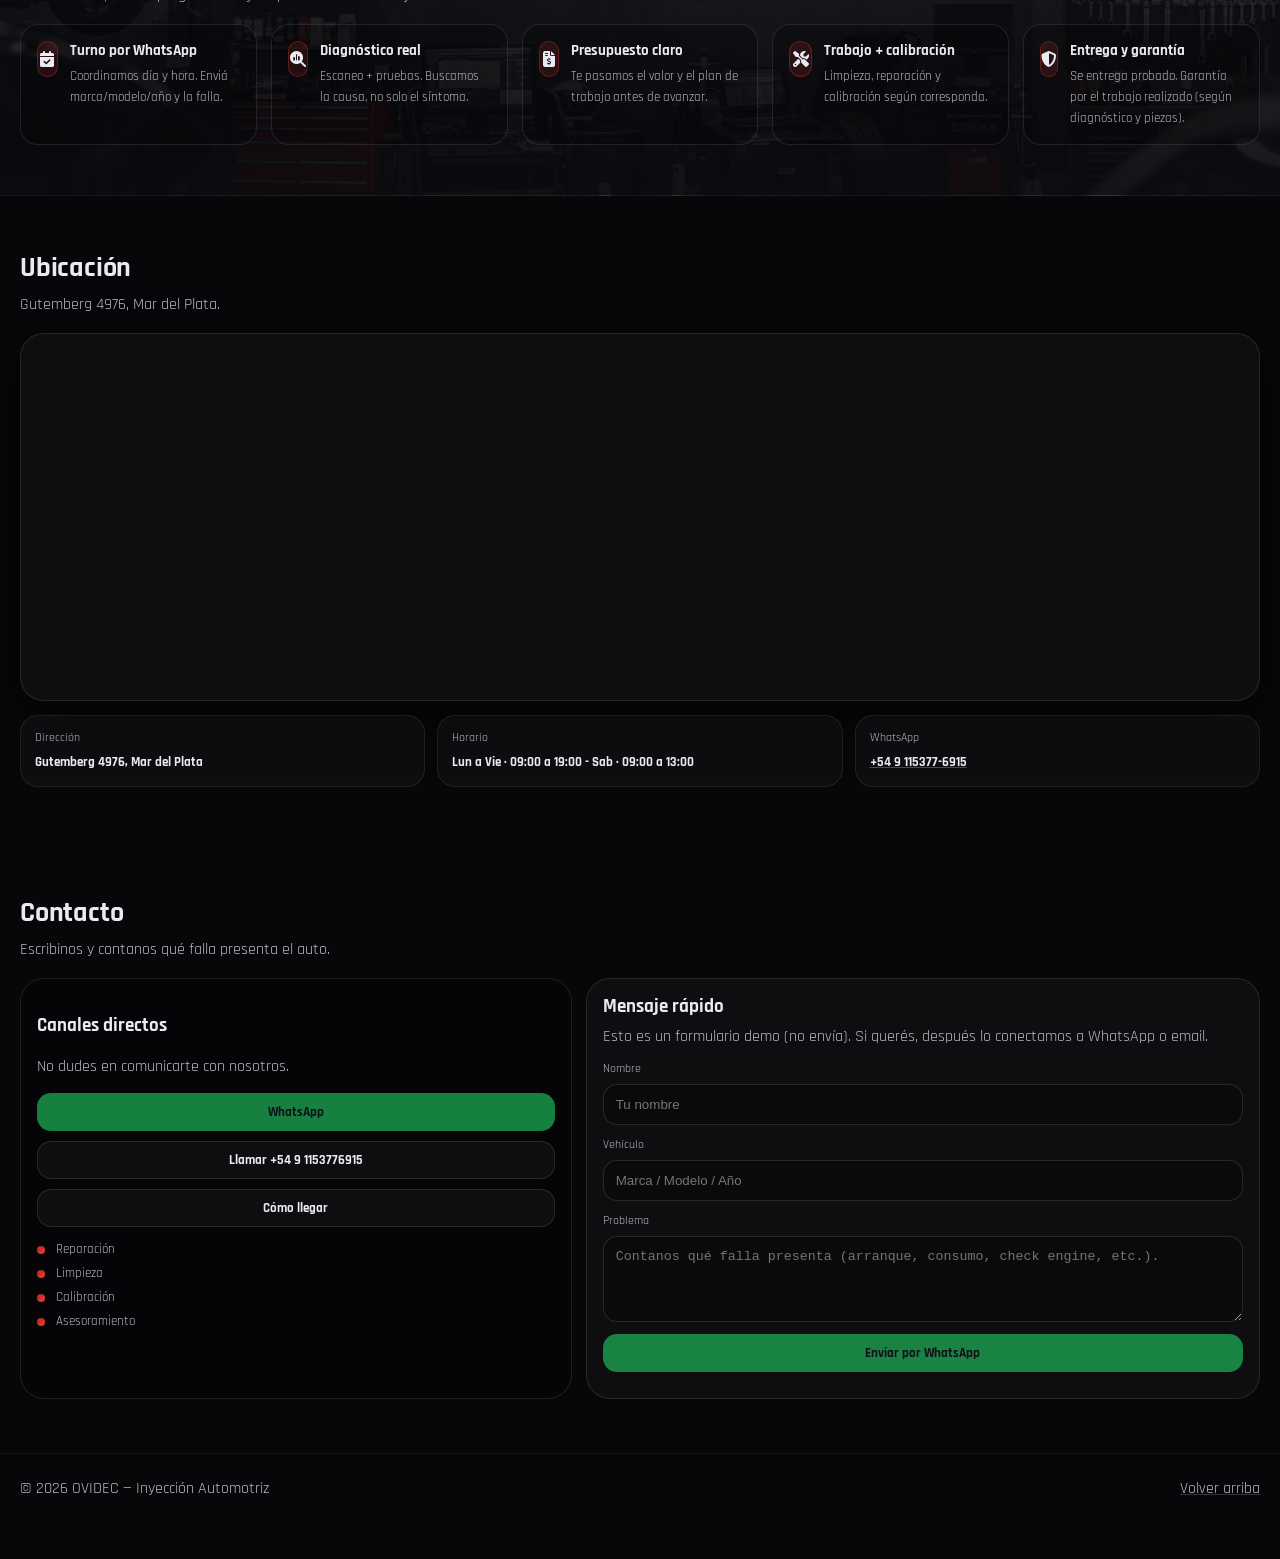
==== commit 32c4df8b: "fuente-colores-detalles" ====
--- a/index.html
+++ b/index.html
@@ -12,6 +12,10 @@
     <link href="https://fonts.googleapis.com/css2?family=Montserrat:wght@400;600;700;800&display=swap" rel="stylesheet">
     <link rel="stylesheet" href="https://cdnjs.cloudflare.com/ajax/libs/font-awesome/6.5.1/css/all.min.css">
 
+    <link href="https://fonts.googleapis.com/css2?family=Rajdhani:wght@400;500;600;700&display=swap" rel="stylesheet">
+
+
+
     <link rel="stylesheet" href="styles.css" />
 </head>
 
@@ -34,8 +38,8 @@
             <nav class="nav" aria-label="Navegación principal">
                 <a href="#">Inicio</a>
                 <a href="#servicios">Servicios</a>
+                <a href="#nosotros">Sobre OVIDEC</a>
                 <a href="#como">Cómo trabajamos</a>
-                <a href="#nosotros">Sobre nosotros</a>
                 <a href="#ubicacion">Ubicación</a>
                 <a href="#contacto">Contacto</a>
             </nav>
@@ -141,7 +145,7 @@
                             Contanos modelo/año y qué falla presenta (arranque, consumo, check engine, etc.).
                         </p>
 
-                        <a class="btn btn--primary w-full" href="#contacto">Contactar</a>
+                        <a class="btn btn--primary datos" href="#contacto">Contactar</a>
                     </div>
                 </aside>
             </div>
@@ -180,10 +184,10 @@
                                     alt="Servicio de inyección electrónica en OVIDEC" loading="lazy">
                                 <img src="servicios/inyeccion/inyeccion3.jpeg"
                                     alt="Servicio de inyección electrónica en OVIDEC" loading="lazy">
-
-                                <button class="split__arrow split__arrow--next" type="button"
-                                    aria-label="Imagen siguiente">›</button>
-                            </div>
+                            </div>
+
+                            <button class="split__arrow split__arrow--next" type="button"
+                                aria-label="Imagen siguiente">›</button>
                         </figure>
                     </article>
 
@@ -210,10 +214,10 @@
                                     alt="Diagnóstico computarizado automotriz" loading="lazy">
                                 <img src="servicios/computarizado/computarizado3.jpeg"
                                     alt="Diagnóstico computarizado automotriz" loading="lazy">
-
-                                <button class="split__arrow split__arrow--next" type="button"
-                                    aria-label="Imagen siguiente">›</button>
-                            </div>
+                            </div>
+
+                            <button class="split__arrow split__arrow--next" type="button"
+                                aria-label="Imagen siguiente">›</button>
                         </figure>
                     </article>
 
@@ -240,10 +244,10 @@
                                     alt="Diagnóstico y calibración de bombas mecánicas y common rail" loading="lazy">
                                 <img src="servicios/bombas/bombas3.jpeg"
                                     alt="Diagnóstico y calibración de bombas mecánicas y common rail" loading="lazy">
-
-                                <button class="split__arrow split__arrow--next" type="button"
-                                    aria-label="Imagen siguiente">›</button>
-                            </div>
+                            </div>
+
+                            <button class="split__arrow split__arrow--next" type="button"
+                                aria-label="Imagen siguiente">›</button>
                         </figure>
                     </article>
 
@@ -270,10 +274,10 @@
                                     alt="Limpieza y calibración de inyectores mecánicos y common rail" loading="lazy">
                                 <img src="servicios/mecanicos/mecanicos3.jpeg"
                                     alt="Limpieza y calibración de inyectores mecánicos y common rail" loading="lazy">
-
-                                <button class="split__arrow split__arrow--next" type="button"
-                                    aria-label="Imagen siguiente">›</button>
-                            </div>
+                            </div>
+
+                            <button class="split__arrow split__arrow--next" type="button"
+                                aria-label="Imagen siguiente">›</button>
                         </figure>
                     </article>
 
@@ -300,10 +304,10 @@
                                     loading="lazy">
                                 <img src="servicios/nafta/banqueo3.jpeg" alt="Limpieza y banqueo de inyectores nafta"
                                     loading="lazy">
-
-                                <button class="split__arrow split__arrow--next" type="button"
-                                    aria-label="Imagen siguiente">›</button>
-                            </div>
+                            </div>
+
+                            <button class="split__arrow split__arrow--next" type="button"
+                                aria-label="Imagen siguiente">›</button>
                         </figure>
                     </article>
                 </div>
@@ -314,91 +318,11 @@
 
 
 
-        <!-- Cómo trabajamos -->
-        <!-- Cómo trabajamos / Nosotros -->
-        <section class="section section--alt" id="como">
-            <div class="container">
-                <div class="section__head">
-                    <h2>Cómo trabajamos</h2>
-                    <p class="muted">Proceso claro, turnos programados y respaldo en cada trabajo.</p>
-                </div>
-
-                <div class="steps steps--5">
-                    <div class="step">
-                        <div class="step__n"><i class="fa-solid fa-calendar-check"></i></div>
-                        <div class="step__b">
-                            <h3>Turno por WhatsApp</h3>
-                            <p>Coordinamos día y hora. Enviá marca/modelo/año y la falla.</p>
-                        </div>
-                    </div>
-
-                    <div class="step">
-                        <div class="step__n"><i class="fa-solid fa-magnifying-glass-chart"></i></div>
-                        <div class="step__b">
-                            <h3>Diagnóstico real</h3>
-                            <p>Escaneo + pruebas. Buscamos la causa, no solo el síntoma.</p>
-                        </div>
-                    </div>
-
-                    <div class="step">
-                        <div class="step__n"><i class="fa-solid fa-file-invoice-dollar"></i></div>
-                        <div class="step__b">
-                            <h3>Presupuesto claro</h3>
-                            <p>Te pasamos el valor y el plan de trabajo antes de avanzar.</p>
-                        </div>
-                    </div>
-
-                    <div class="step">
-                        <div class="step__n"><i class="fa-solid fa-screwdriver-wrench"></i></div>
-                        <div class="step__b">
-                            <h3>Trabajo + calibración</h3>
-                            <p>Limpieza, reparación y calibración según corresponda.</p>
-                        </div>
-                    </div>
-
-                    <div class="step">
-                        <div class="step__n"><i class="fa-solid fa-shield-halved"></i></div>
-                        <div class="step__b">
-                            <h3>Entrega y garantía</h3>
-                            <p>Se entrega probado. Garantía por el trabajo realizado (según diagnóstico y piezas).</p>
-                        </div>
-                    </div>
-                </div>
-
-                <div class="trust">
-                    <div class="trust__item">
-                        <strong>Atención con turno</strong>
-                        <span class="muted">Menos espera, más orden.</span>
-                    </div>
-                    <div class="trust__item">
-                        <strong>Transparencia</strong>
-                        <span class="muted">Presupuesto antes de intervenir.</span>
-                    </div>
-                    <div class="trust__item">
-                        <strong>Respaldo</strong>
-                        <span class="muted">Garantía según el trabajo.</span>
-                    </div>
-                </div>
-
-                <div class="cta">
-                    <div>
-                        <h3>¿Coordinamos un turno?</h3>
-                        <p class="muted">Mandanos: marca/modelo/año + síntoma + si prende “check”.</p>
-                    </div>
-                    <a class="btn btn--primary"
-                        href="https://wa.me/5491153776915?text=Hola%20OVIDEC!%20Quiero%20coordinar%20un%20turno.%20Mi%20auto%20es%20%5Bmarca%2Fmodelo%2Fa%C3%B1o%5D%20y%20presenta%20%5Bfalla%5D.%20%C2%BFMe%20asesoran%3F"
-                        target="_blank" rel="noopener">
-                        Pedir turno por WhatsApp
-                    </a>
-                </div>
-            </div>
-        </section>
-
-        <!-- Nosotros -->
+       
         <section class="section" id="nosotros">
             <div class="container">
                 <div class="section__head">
-                    <h2>Nosotros</h2>
+                    <h2>Sobre Ovidec</h2>
                     <p class="muted">Especialistas en inyección automotriz, diagnóstico y calibración.</p>
                 </div>
 
@@ -453,6 +377,61 @@
 
 
 
+        <section class="section section--alt" id="como">
+            <div class="container">
+                <div class="section__head">
+                    <h2>Cómo trabajamos</h2>
+                    <p class="muted">Proceso claro, turnos programados y respaldo en cada trabajo.</p>
+                </div>
+
+                <div class="steps steps--5">
+                    <div class="step">
+                        <div class="step__n"><i class="fa-solid fa-calendar-check"></i></div>
+                        <div class="step__b">
+                            <h3>Turno por WhatsApp</h3>
+                            <p>Coordinamos día y hora. Enviá marca/modelo/año y la falla.</p>
+                        </div>
+                    </div>
+
+                    <div class="step">
+                        <div class="step__n"><i class="fa-solid fa-magnifying-glass-chart"></i></div>
+                        <div class="step__b">
+                            <h3>Diagnóstico real</h3>
+                            <p>Escaneo + pruebas. Buscamos la causa, no solo el síntoma.</p>
+                        </div>
+                    </div>
+
+                    <div class="step">
+                        <div class="step__n"><i class="fa-solid fa-file-invoice-dollar"></i></div>
+                        <div class="step__b">
+                            <h3>Presupuesto claro</h3>
+                            <p>Te pasamos el valor y el plan de trabajo antes de avanzar.</p>
+                        </div>
+                    </div>
+
+                    <div class="step">
+                        <div class="step__n"><i class="fa-solid fa-screwdriver-wrench"></i></div>
+                        <div class="step__b">
+                            <h3>Trabajo + calibración</h3>
+                            <p>Limpieza, reparación y calibración según corresponda.</p>
+                        </div>
+                    </div>
+
+                    <div class="step">
+                        <div class="step__n"><i class="fa-solid fa-shield-halved"></i></div>
+                        <div class="step__b">
+                            <h3>Entrega y garantía</h3>
+                            <p>Se entrega probado. Garantía por el trabajo realizado (según diagnóstico y piezas).</p>
+                        </div>
+                    </div>
+                </div>
+            </div>
+        </section>
+
+
+
+
+
         <!-- Ubicación -->
         <section class="section" id="ubicacion">
             <div class="container">
@@ -503,7 +482,7 @@
 
                         <div class="contact__actions">
                             <a class="btn btn--primary w-full"
-                                href="https://wa.me/5491153776915?text=Hola%20OVIDEC!%20Necesito%20asesoramiento%20por%20inyecci%C3%B3n%20automotriz."
+                                href="https://wa.me/5491153776915?text=Hola%20OVIDEC!%20Necesito%20asesoramiento%20por%20inyección%C3%B3n%20automotriz."
                                 target="_blank" rel="noopener">
                                 WhatsApp
                             </a>
--- a/styles.css
+++ b/styles.css
@@ -12,7 +12,7 @@
   --radius2: 24px;
   --max: 2000px;
   --wa-green: #25D366;
-  --wa-green-dark: #1ebe5e;
+  --wa-green-dark: #1ebe5eaa;
 }
 
 * {
@@ -25,7 +25,7 @@
 
 body {
   margin: 0;
-  font-family: "Montserrat", system-ui, -apple-system, Segoe UI, Roboto, Arial, sans-serif;
+  
   color: var(--text);
   background:
     radial-gradient(900px 500px at 15% 10%, rgba(255, 59, 48, .18), transparent 60%),
@@ -33,6 +33,11 @@
     linear-gradient(180deg, var(--bg), #07070a 60%);
 }
 
+body {
+  font-family: "Rajdhani", system-ui, sans-serif;
+}
+
+
 a {
   color: inherit;
   text-decoration: none;
@@ -47,8 +52,6 @@
 
 
 
-
-/* Header */
 .header {
   position: sticky;
   top: 0;
@@ -75,7 +78,7 @@
 }
 
 .brand__logo {
-  height: 111px;
+  height: 100px;
   width: auto;
   display: block;
   object-fit: contain;
@@ -217,6 +220,13 @@
 .btn--primary {
   background: var(--accent);
   color: #101015;
+}
+
+.btn--primary.datos {
+  background: var(--accent);
+  width: 100%;
+  padding: 12px 16px;
+  font-size: 14px;
 }
 
 .btn--primary:hover {
@@ -591,7 +601,7 @@
 
 .split__cta:hover {
   transform: translateY(-2px);
-  background-color: #1ebe5ed0;
+  background: #1ebe5e;
 }
 
 
@@ -742,14 +752,16 @@
   right: 12px;
 }
 
-/* En mobile podés ocultarlas (ya hay swipe) */
-@media (max-width: 980px) {}
-
-
-/* Responsive */
+
 @media (max-width: 980px) {
-
-
+   .header__inner {
+    padding-left: 16px;
+    padding-right: 16px;
+  }
+
+  .menu-toggle {
+    margin-right: 6px; /* separa del borde derecho */
+  }
 
   .split,
   .split--reverse {
@@ -976,6 +988,16 @@
   display: grid;
   gap: 10px;
   margin-top: 14px;
+}
+
+.btn--primary.w-full {
+  background: var(--wa-green-dark);
+  color: var(--bg2);
+}
+
+.btn--primary.w-full:hover {
+  background: var(--wa-green);
+  color: #fff;
 }
 
 .mini {
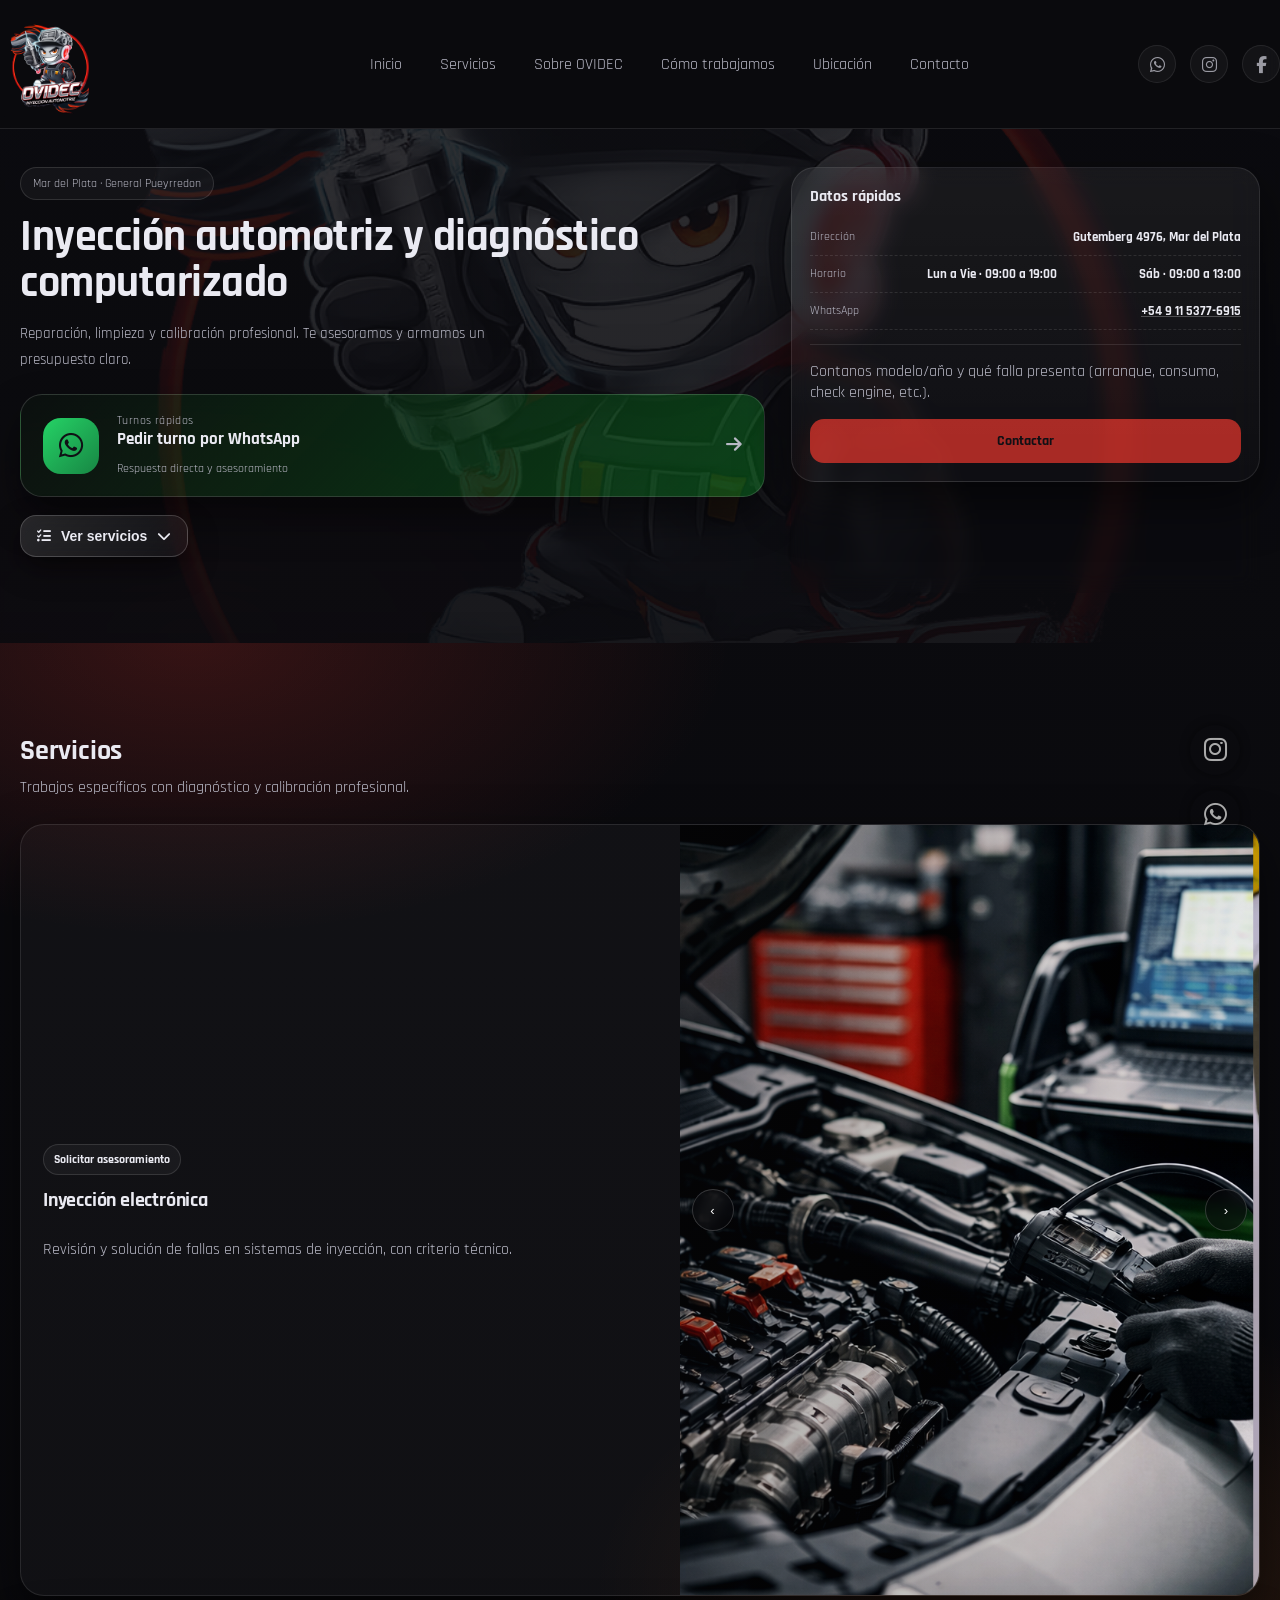
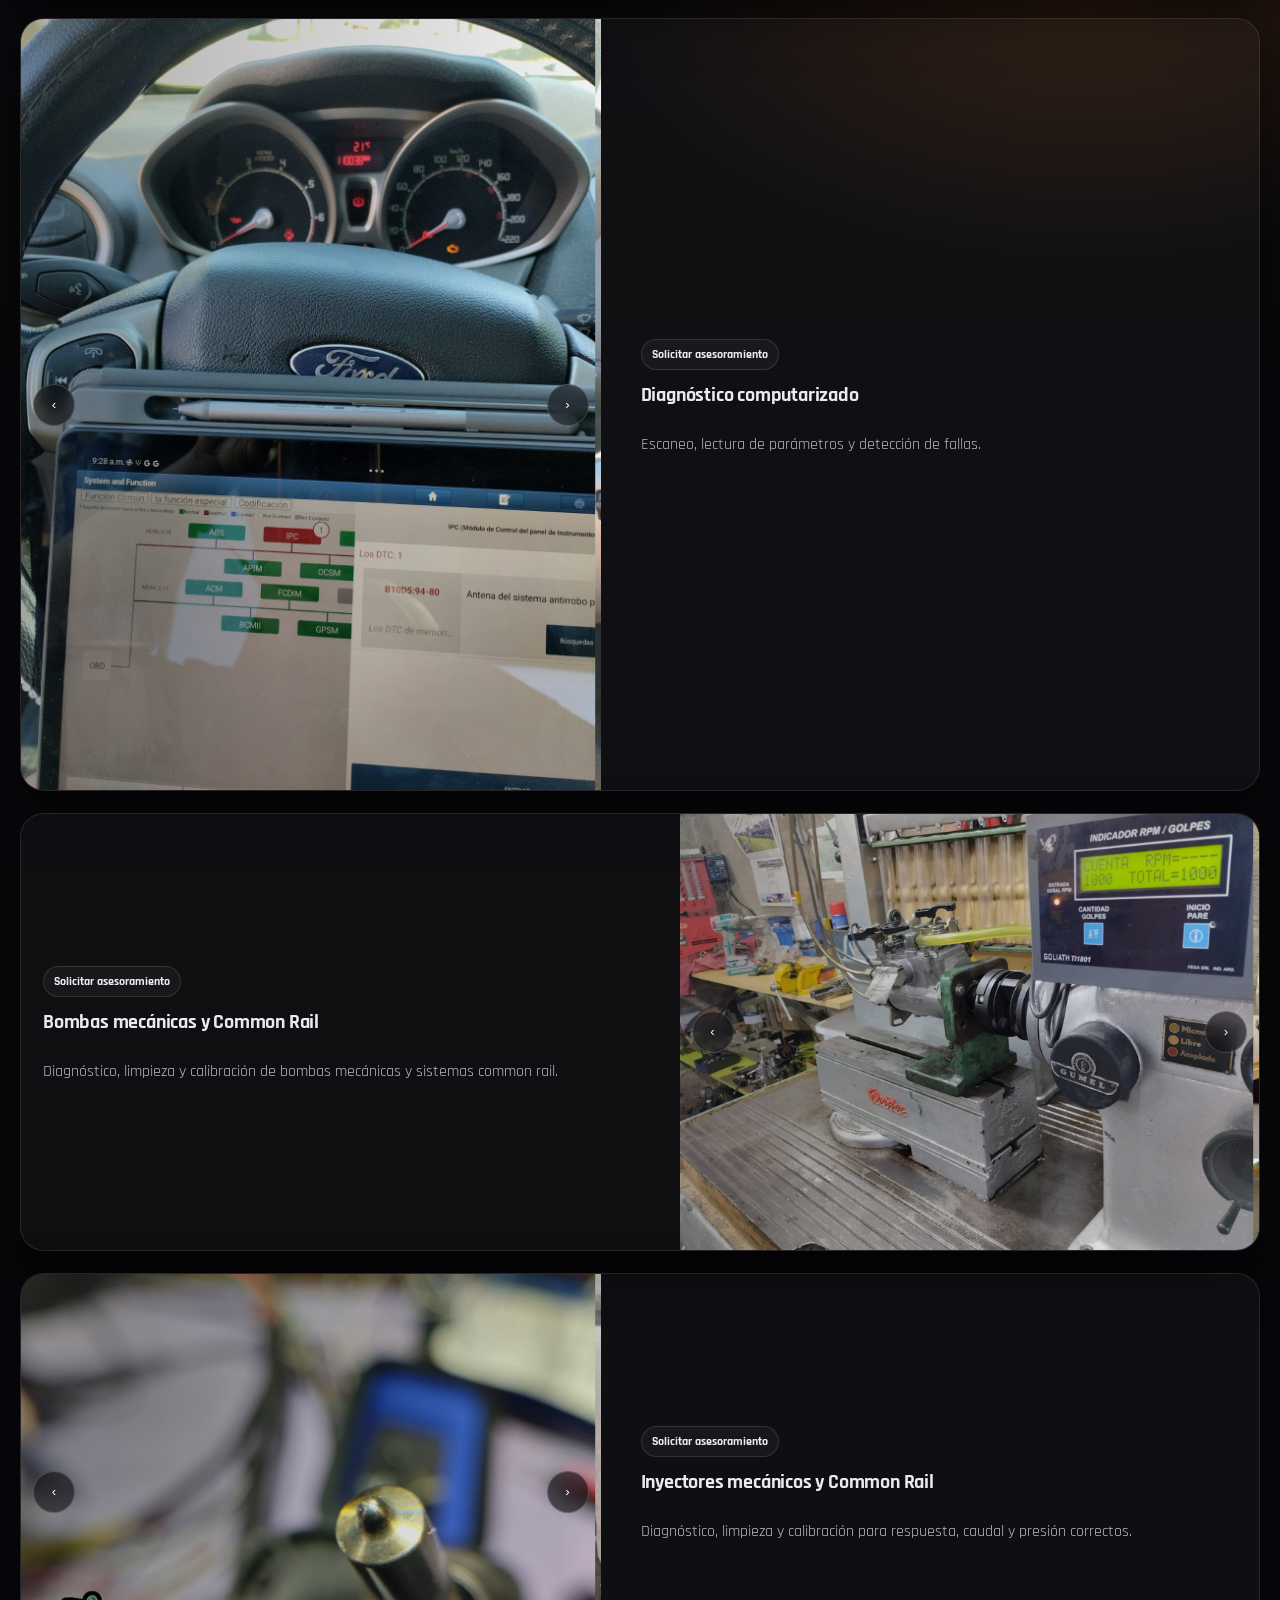
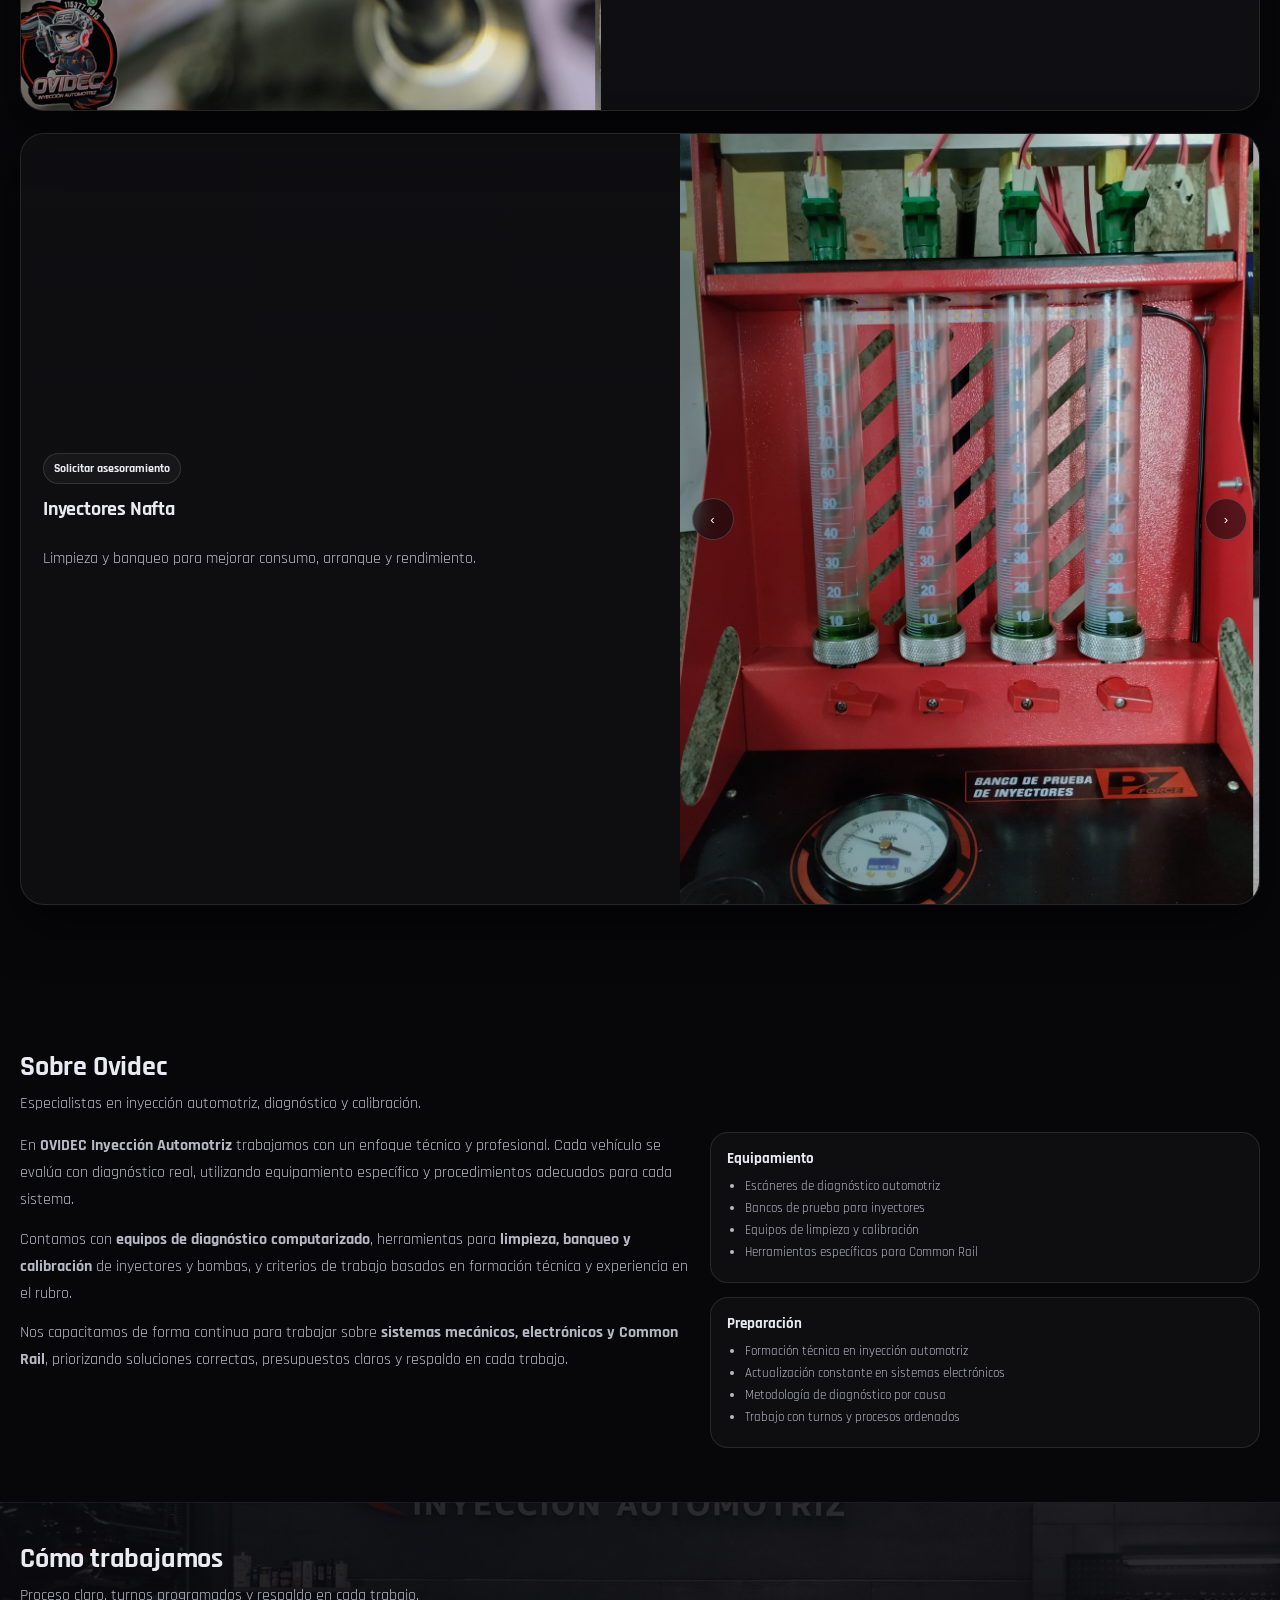
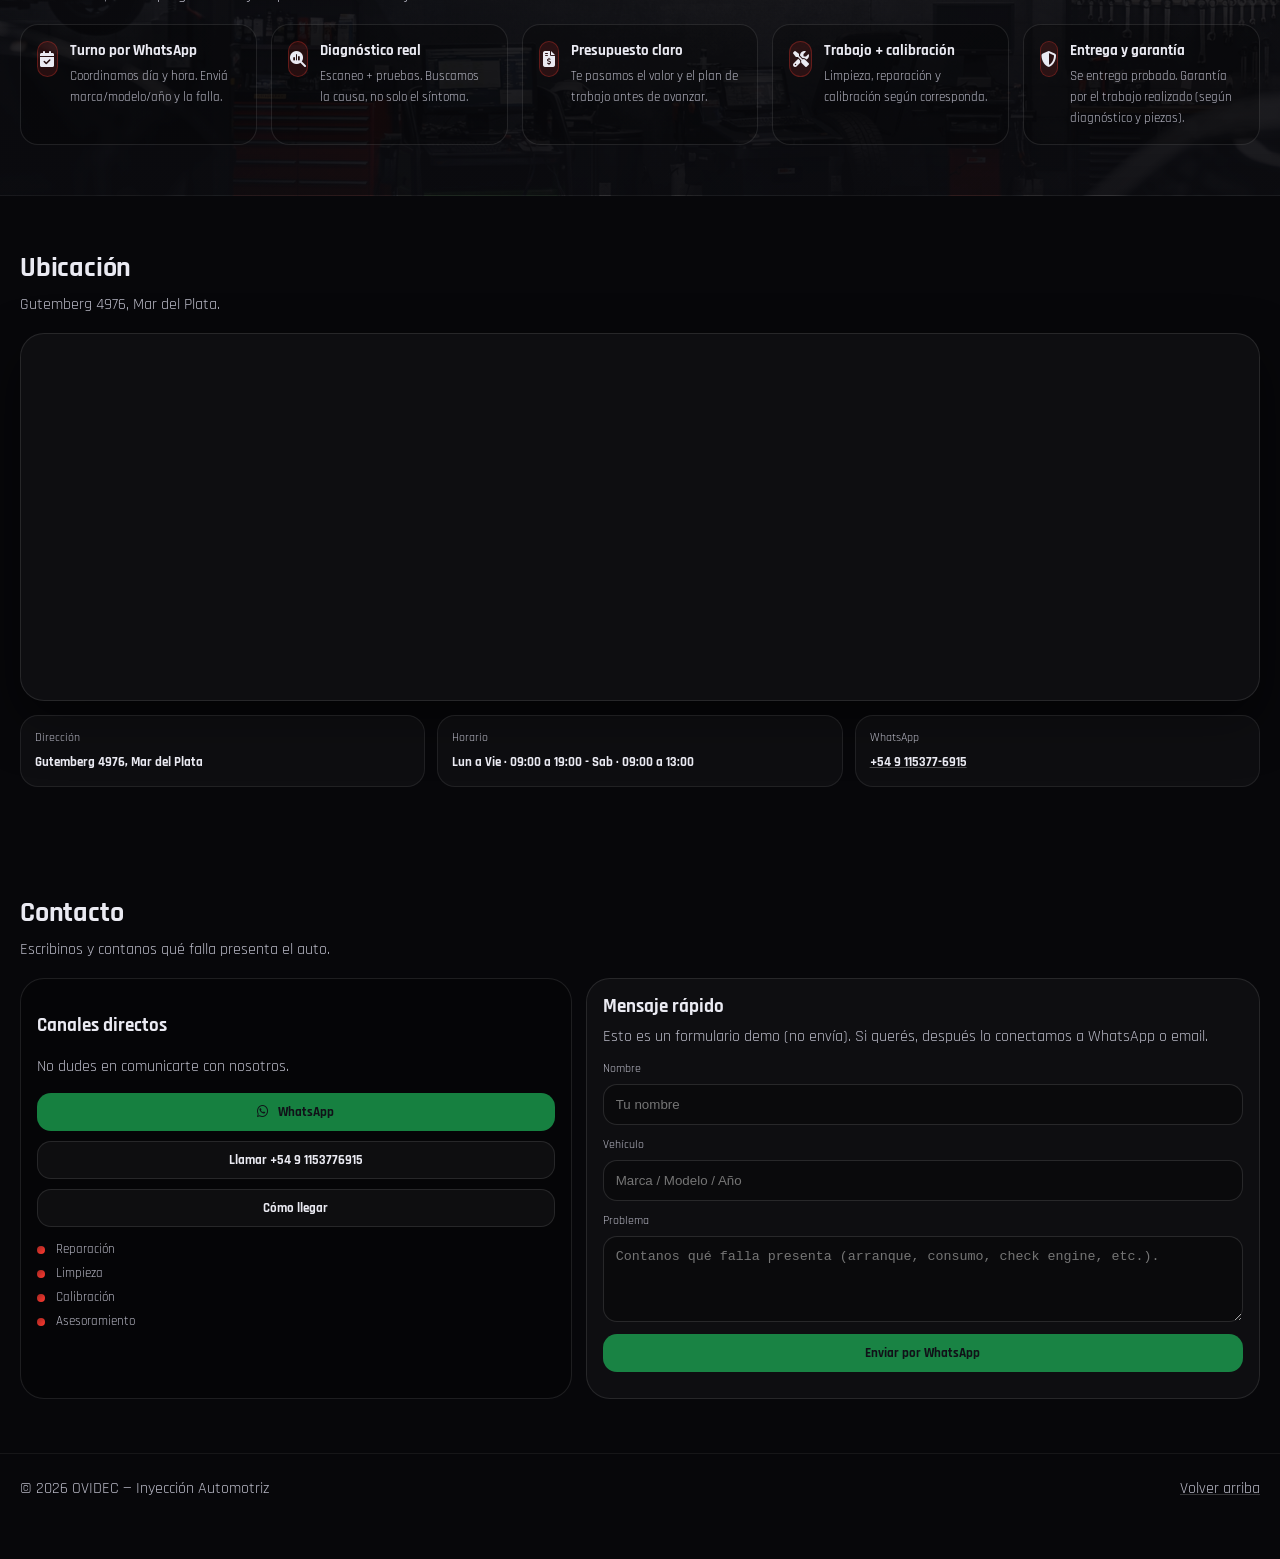
==== commit 9bcf04de: "icono" ====
--- a/index.html
+++ b/index.html
@@ -484,6 +484,7 @@
                             <a class="btn btn--primary w-full"
                                 href="https://wa.me/5491153776915?text=Hola%20OVIDEC!%20Necesito%20asesoramiento%20por%20inyección%C3%B3n%20automotriz."
                                 target="_blank" rel="noopener">
+                                <i class="fab fa-whatsapp"></i>
                                 WhatsApp
                             </a>
                             <a class="btn btn--ghost w-full" href="tel:+541153776915">Llamar +54 9 1153776915</a>
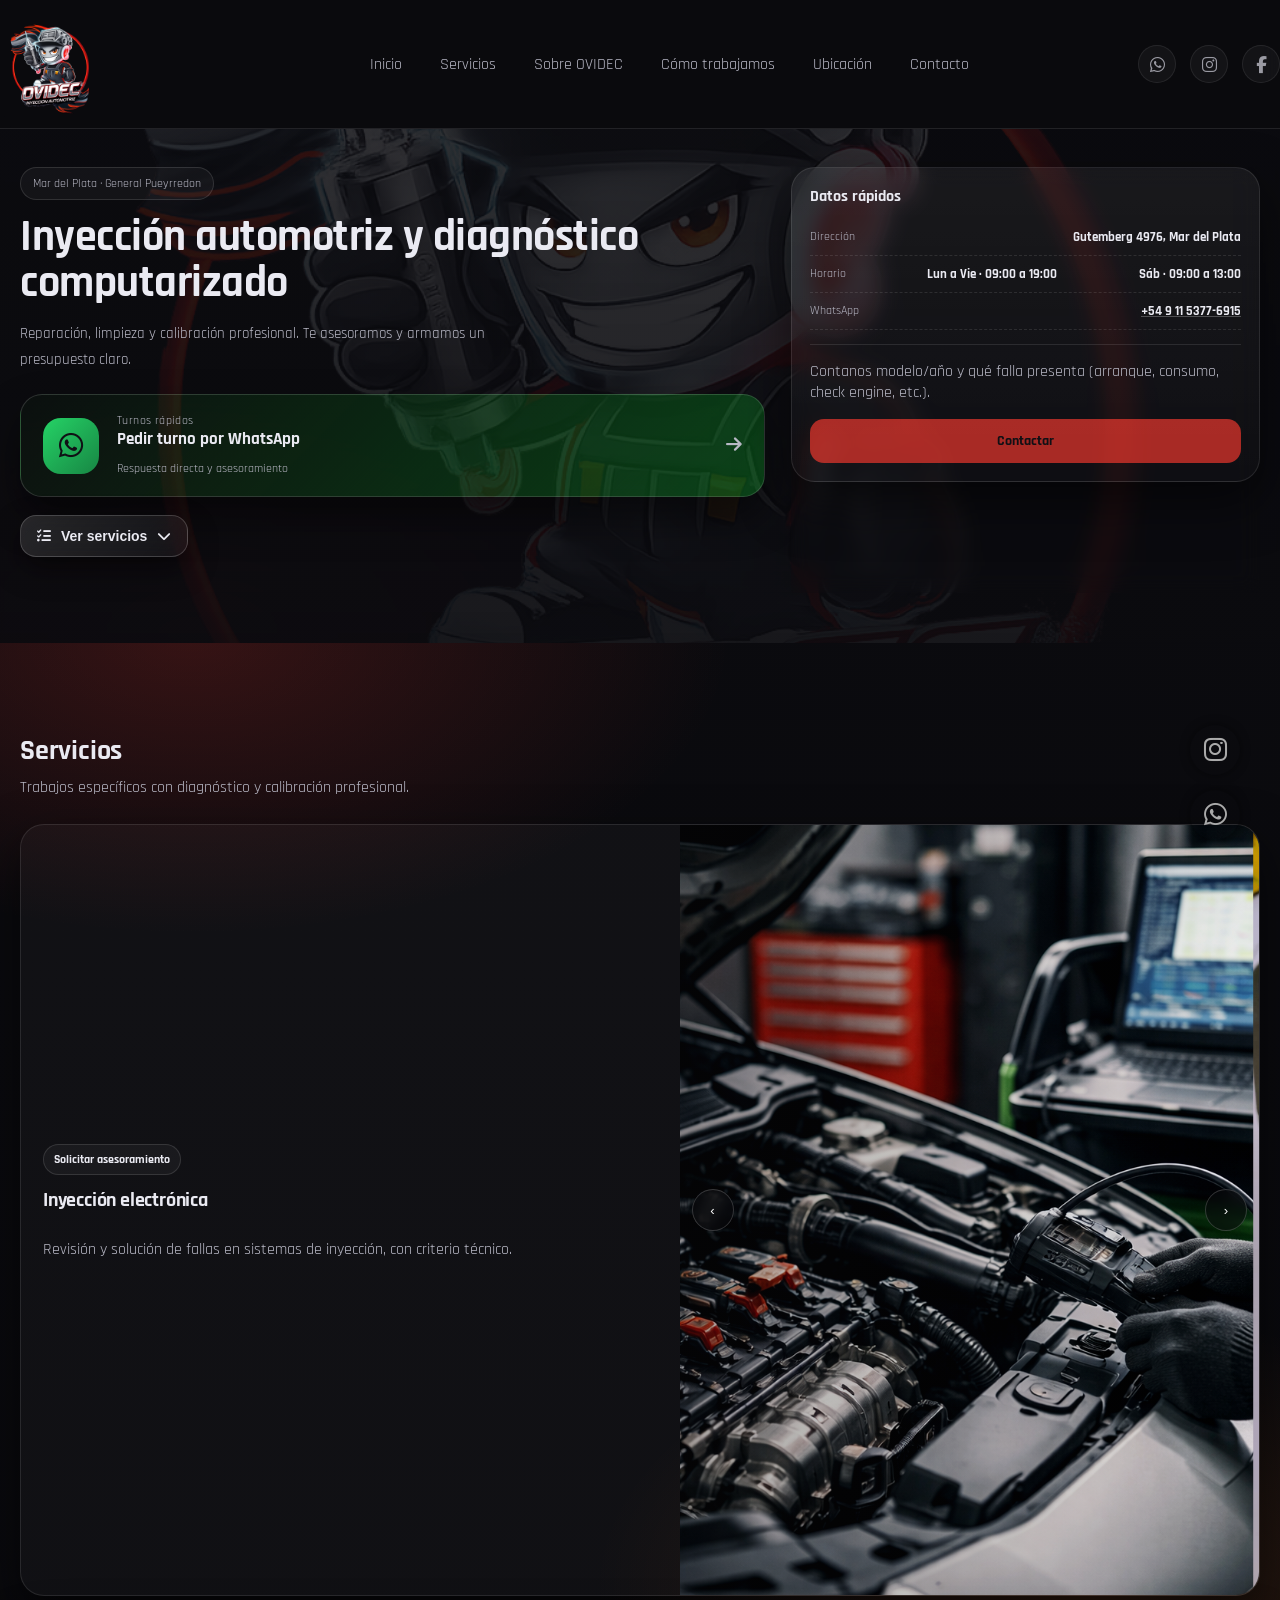
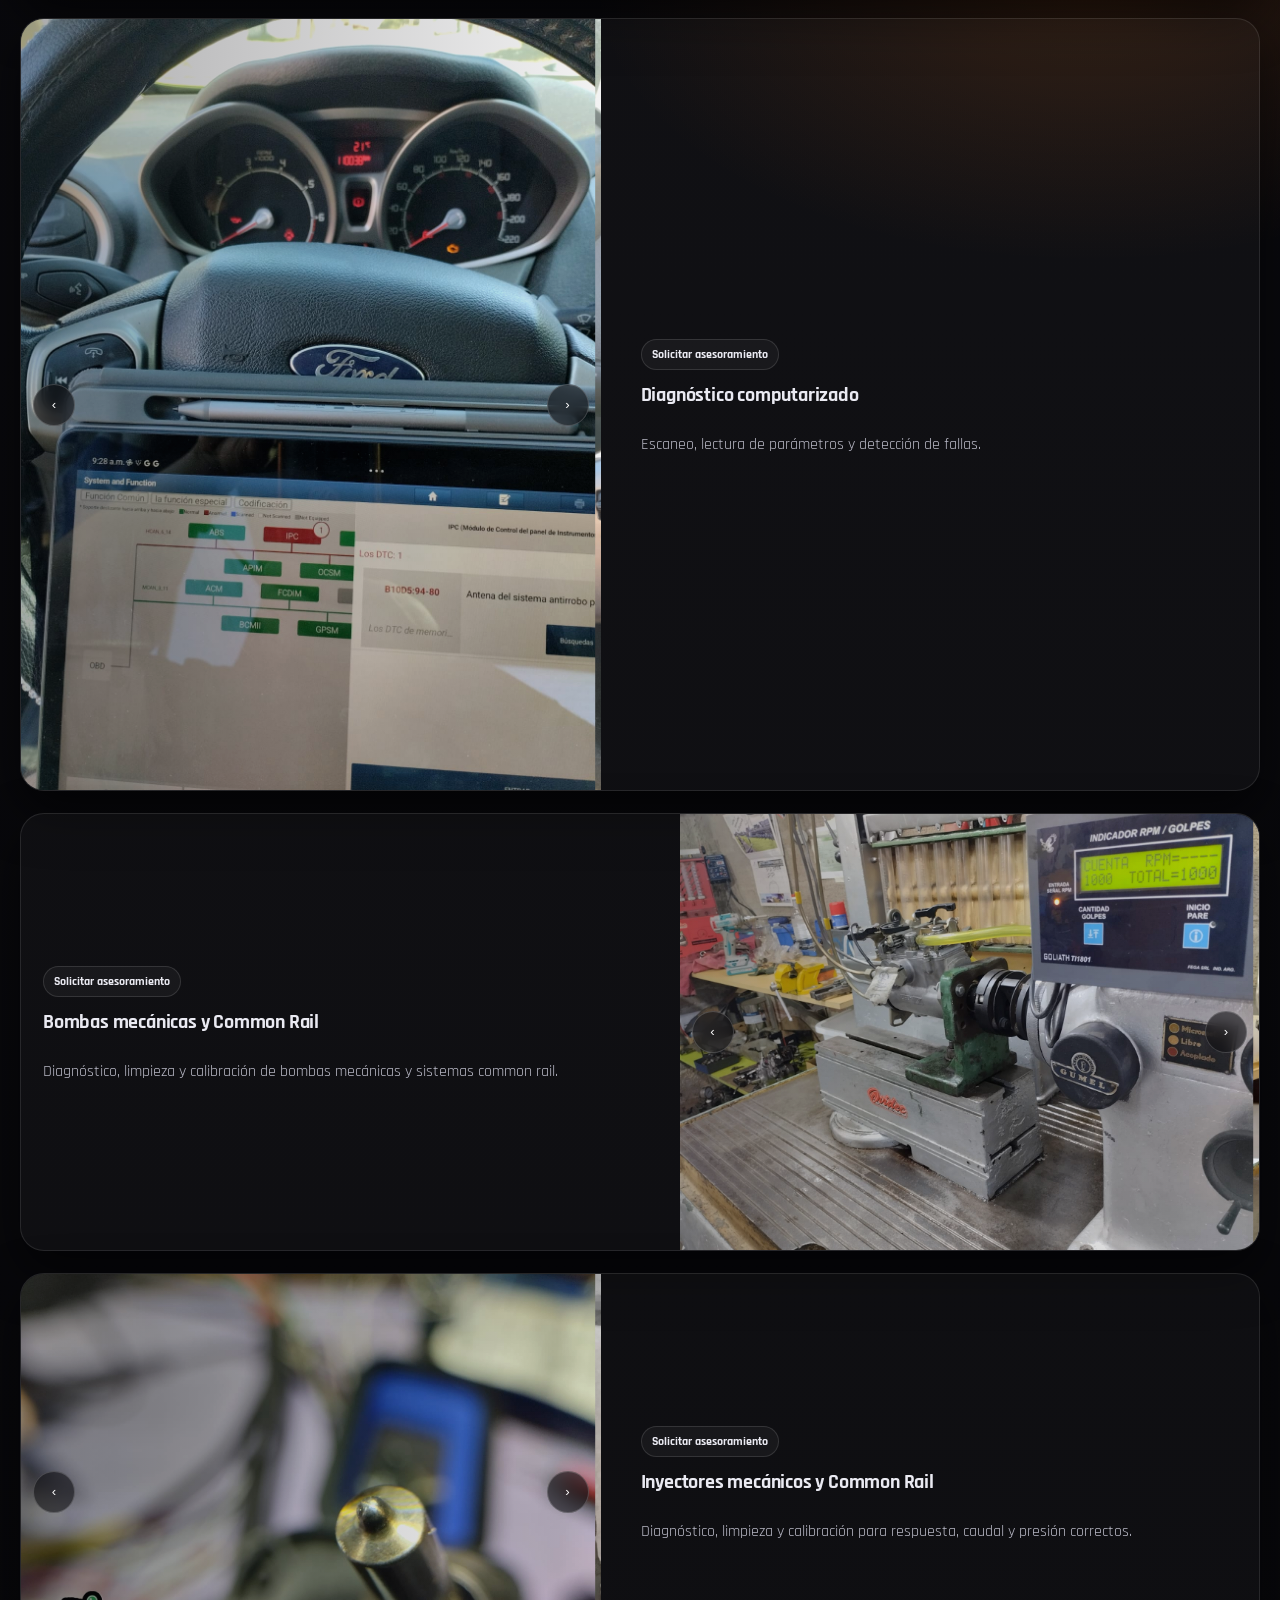
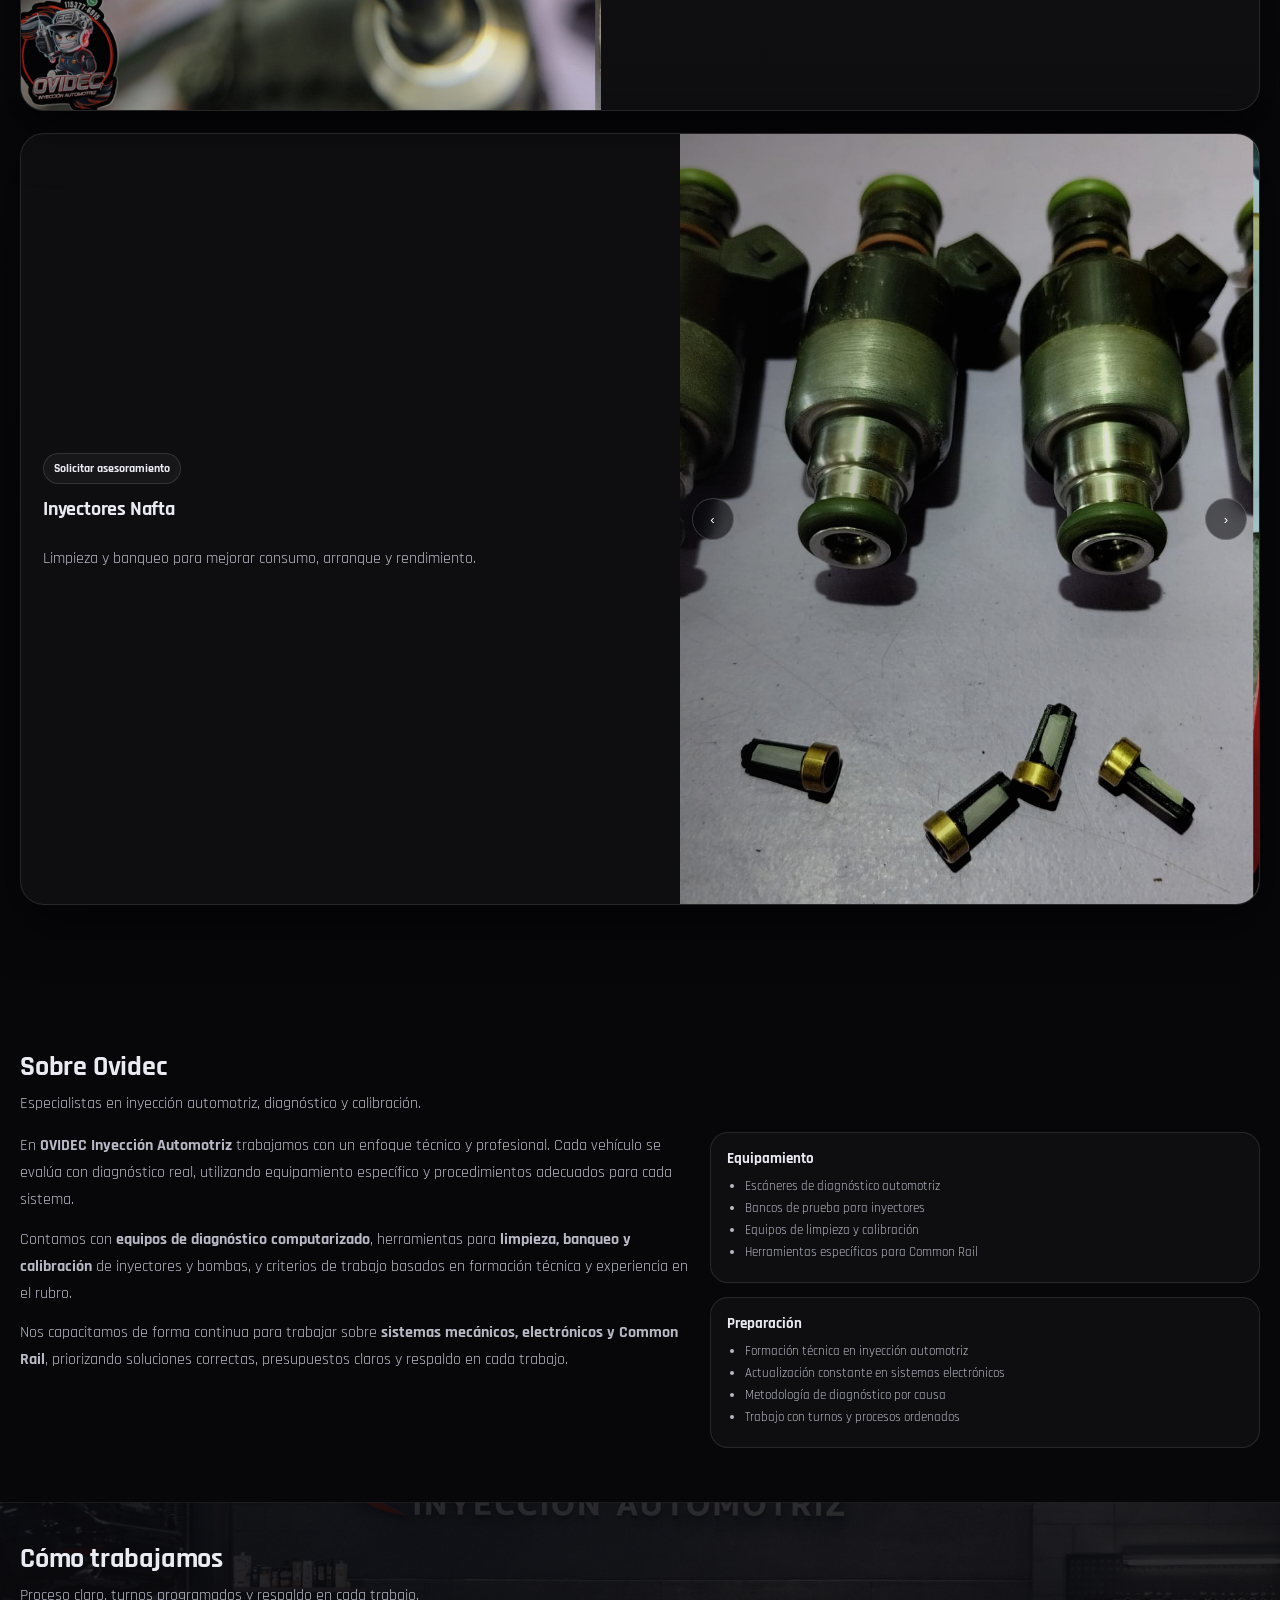
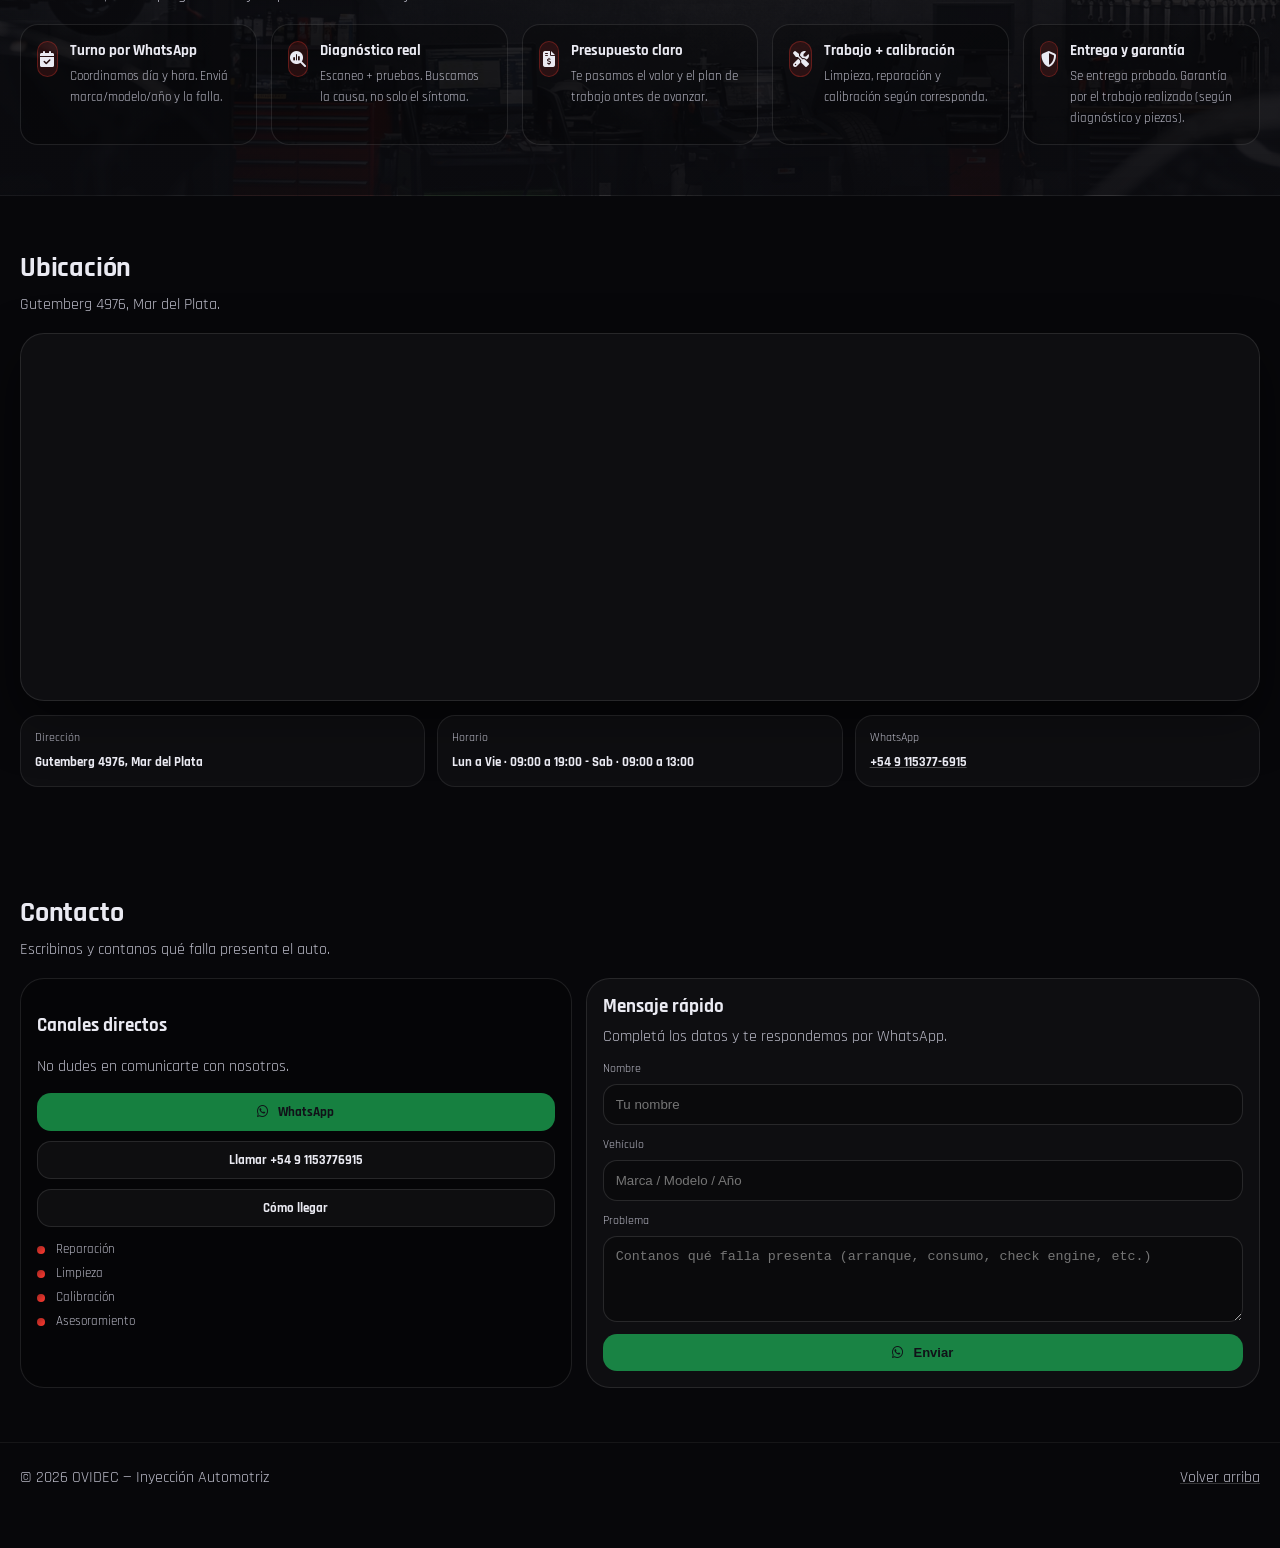
==== commit f9ef2ae5: "ultimos detalles" ====
--- a/index.html
+++ b/index.html
@@ -6,7 +6,7 @@
     <meta name="viewport" content="width=device-width, initial-scale=1" />
     <title>OVIDEC Inyección Automotriz | Mar del Plata</title>
     <meta name="description"
-        content="OVIDEC Inyección Automotriz en Mar del Plata. Reparación, limpieza, calibración y asesoramiento. Horario: 08 a 19. Turnos por WhatsApp." />
+        content="OVIDEC Inyección Automotriz en Mar del Plata. Reparación, limpieza, calibración y asesoramiento. Horario: 09 a 19. Turnos por WhatsApp." />
     <link rel="preconnect" href="https://fonts.googleapis.com">
     <link rel="preconnect" href="https://fonts.gstatic.com" crossorigin>
     <link href="https://fonts.googleapis.com/css2?family=Montserrat:wght@400;600;700;800&display=swap" rel="stylesheet">
@@ -14,13 +14,20 @@
 
     <link href="https://fonts.googleapis.com/css2?family=Rajdhani:wght@400;500;600;700&display=swap" rel="stylesheet">
 
+    <link rel="apple-touch-icon" sizes="180x180" href="img/apple-touch-icon.png">
+    <link rel="icon" type="image/png" sizes="32x32" href="img/favicon-32x32.png">
+    <link rel="icon" type="image/png" sizes="16x16" href="img/favicon-16x16.png">
+    <link rel="icon" href="img/favicon.ico">
+    <link rel="manifest" href="site.webmanifest">
+
+
 
 
     <link rel="stylesheet" href="styles.css" />
 </head>
 
 <body id="top">
-    <!-- Header -->
+
     <header class="header">
         <div class="container header__inner">
 
@@ -62,8 +69,6 @@
 
 
 
-
-    <!-- Hero -->
     <main>
         <section class="hero">
             <div class="container hero__grid">
@@ -151,7 +156,7 @@
             </div>
         </section>
 
-        <!-- Servicios -->
+
         <section class="section services-split" id="servicios" aria-label="Servicios">
             <div class="container">
                 <div class="section__head">
@@ -183,6 +188,10 @@
                                 <img src="servicios/inyeccion/inyeccion2.jpeg"
                                     alt="Servicio de inyección electrónica en OVIDEC" loading="lazy">
                                 <img src="servicios/inyeccion/inyeccion3.jpeg"
+                                    alt="Servicio de inyección electrónica en OVIDEC" loading="lazy">
+                                <img src="servicios/inyeccion/inyeccion4.jpeg"
+                                    alt="Servicio de inyección electrónica en OVIDEC" loading="lazy">
+                                <img src="servicios/inyeccion/inyeccion5.jpeg"
                                     alt="Servicio de inyección electrónica en OVIDEC" loading="lazy">
                             </div>
 
@@ -214,6 +223,9 @@
                                     alt="Diagnóstico computarizado automotriz" loading="lazy">
                                 <img src="servicios/computarizado/computarizado3.jpeg"
                                     alt="Diagnóstico computarizado automotriz" loading="lazy">
+                                <img src="servicios/computarizado/computarizado4.jpeg"
+                                    alt="Diagnóstico computarizado automotriz" loading="lazy">
+
                             </div>
 
                             <button class="split__arrow split__arrow--next" type="button"
@@ -244,6 +256,10 @@
                                     alt="Diagnóstico y calibración de bombas mecánicas y common rail" loading="lazy">
                                 <img src="servicios/bombas/bombas3.jpeg"
                                     alt="Diagnóstico y calibración de bombas mecánicas y common rail" loading="lazy">
+                                <img src="servicios/bombas/bombas4.jpeg"
+                                    alt="Diagnóstico y calibración de bombas mecánicas y common rail" loading="lazy">
+                                <img src="servicios/bombas/bombas5.jpeg"
+                                    alt="Diagnóstico y calibración de bombas mecánicas y common rail" loading="lazy">
                             </div>
 
                             <button class="split__arrow split__arrow--next" type="button"
@@ -274,6 +290,10 @@
                                     alt="Limpieza y calibración de inyectores mecánicos y common rail" loading="lazy">
                                 <img src="servicios/mecanicos/mecanicos3.jpeg"
                                     alt="Limpieza y calibración de inyectores mecánicos y common rail" loading="lazy">
+                                <img src="servicios/mecanicos/mecanicos4.jpeg"
+                                    alt="Limpieza y calibración de inyectores mecánicos y common rail" loading="lazy">
+                                <img src="servicios/mecanicos/mecanicos5.jpeg"
+                                    alt="Limpieza y calibración de inyectores mecánicos y common rail" loading="lazy">
                             </div>
 
                             <button class="split__arrow split__arrow--next" type="button"
@@ -304,6 +324,10 @@
                                     loading="lazy">
                                 <img src="servicios/nafta/banqueo3.jpeg" alt="Limpieza y banqueo de inyectores nafta"
                                     loading="lazy">
+                                <img src="servicios/nafta/banqueo4.jpeg" alt="Limpieza y banqueo de inyectores nafta"
+                                    loading="lazy">
+                                <img src="servicios/nafta/banqueo5.jpeg" alt="Limpieza y banqueo de inyectores nafta"
+                                    loading="lazy">
                             </div>
 
                             <button class="split__arrow split__arrow--next" type="button"
@@ -318,7 +342,7 @@
 
 
 
-       
+
         <section class="section" id="nosotros">
             <div class="container">
                 <div class="section__head">
@@ -429,10 +453,6 @@
         </section>
 
 
-
-
-
-        <!-- Ubicación -->
         <section class="section" id="ubicacion">
             <div class="container">
                 <div class="section__head">
@@ -467,7 +487,6 @@
 
 
 
-        <!-- Contacto -->
         <section class="section contacto" id="contacto">
             <div class="container">
                 <div class="section__head">
@@ -505,36 +524,30 @@
 
 
 
-                    <form class="form" onsubmit="return false;" aria-label="Formulario de contacto (demo)">
+                    <form class="form" id="form-whatsapp" aria-label="Formulario de contacto">
                         <h3>Mensaje rápido</h3>
-                        <p class="muted">Esto es un formulario demo (no envía). Si querés, después lo conectamos a
-                            WhatsApp o email.</p>
+                        <p class="muted">Completá los datos y te respondemos por WhatsApp.</p>
 
                         <label>
                             <span>Nombre</span>
-                            <input type="text" placeholder="Tu nombre" autocomplete="name" />
+                            <input type="text" id="nombre" placeholder="Tu nombre" required />
                         </label>
 
                         <label>
                             <span>Vehículo</span>
-                            <input type="text" placeholder="Marca / Modelo / Año" />
+                            <input type="text" id="vehiculo" placeholder="Marca / Modelo / Año" required />
                         </label>
 
                         <label>
                             <span>Problema</span>
-                            <textarea rows="4"
-                                placeholder="Contanos qué falla presenta (arranque, consumo, check engine, etc.)."></textarea>
+                            <textarea id="falla" rows="4"
+                                placeholder="Contanos qué falla presenta (arranque, consumo, check engine, etc.)"></textarea>
                         </label>
 
-                        <a class="btn btn--primary w-full"
-                            href="https://wa.me/5491153776915?text=Hola%20OVIDEC!%20Soy%20%5BNOMBRE%5D.%20Mi%20auto%20es%20%5BVEHICULO%5D%20y%20presenta%20%5BFALLA%5D.%20%C2%BFPodemos%20coordinar%20turno%3F"
-                            target="_blank" rel="noopener">
-                            Enviar por WhatsApp
-                        </a>
-
-                        <small class="muted">
-
-                        </small>
+                        <button type="submit" class="btn btn--primary w-full">
+                            <i class="fab fa-whatsapp"></i>
+                            Enviar
+                        </button>
                     </form>
                 </div>
             </div>
@@ -594,7 +607,7 @@
             nav.classList.toggle('is-open');
         });
 
-        // Cerrar al hacer click en un link
+
         navLinks.forEach(link => link.addEventListener('click', closeMenu));
 
         // Cerrar al tocar fuera
@@ -603,10 +616,6 @@
             if (nav.classList.contains('is-open') && clickedOutside) closeMenu();
         });
 
-        // Cerrar al hacer scroll (solo si está abierto)
-        window.addEventListener('scroll', () => {
-            if (nav.classList.contains('is-open')) closeMenu();
-        }, { passive: true });
     </script>
 
     <script>
@@ -633,6 +642,22 @@
         });
     </script>
 
+    <script>
+        document.getElementById("form-whatsapp").addEventListener("submit", function (e) {
+            e.preventDefault();
+
+            const nombre = document.getElementById("nombre").value.trim();
+            const vehiculo = document.getElementById("vehiculo").value.trim();
+            const falla = document.getElementById("falla").value.trim();
+
+            const mensaje = `Hola OVIDEC! Soy ${nombre}. Tengo un ${vehiculo} y el problema es que ${falla}. ¿Podemos coordinar turno?`;
+
+            const url = `https://wa.me/5491153776915?text=${encodeURIComponent(mensaje)}`;
+
+            window.open(url, "_blank");
+        });
+    </script>
+
 
 
 </body>
--- a/styles.css
+++ b/styles.css
@@ -229,6 +229,10 @@
   font-size: 14px;
 }
 
+.btn--primary.w-full:hover{
+  cursor: pointer;
+}
+
 .btn--primary:hover {
   transform: translateY(-1px);
   opacity: .95;
@@ -513,7 +517,7 @@
   backdrop-filter: blur(10px);
 }
 
-/* Sections */
+
 .section {
   padding: 54px 0;
 }
@@ -544,7 +548,6 @@
   margin: 0;
 }
 
-/* Grid services */
 .grid {
   display: grid;
   gap: 14px;
@@ -554,7 +557,6 @@
   grid-template-columns: repeat(4, 1fr);
 }
 
-/* Servicios split */
 .services-split {
   padding: 90px 0;
 }
@@ -678,7 +680,7 @@
 }
 
 
-/* overlay sutil para legibilidad visual */
+
 .split__media::after {
   content: "";
   position: absolute;
@@ -693,7 +695,7 @@
   justify-content: center;
 }
 
-/* Animación on-scroll */
+
 .reveal {
   opacity: 0;
   transform: translateY(18px);
@@ -726,7 +728,7 @@
   user-select: none;
 }
 
-/* Flechas */
+
 .split__arrow {
   position: absolute;
   top: 50%;
@@ -858,7 +860,6 @@
   .trust{ grid-template-columns: 1fr; }
 }
 
-/* nosotros */
 .about {
   display: grid;
   grid-template-columns: 1.1fr .9fr;
@@ -1087,6 +1088,8 @@
   text-decoration-color: rgba(255, 255, 255, .18);
 }
 
+
+
 .redes-flotantes {
   z-index: 2000;
   position: fixed;
@@ -1154,7 +1157,7 @@
 }
 
 
-/* Responsive */
+
 @media (max-width: 980px) {
   .hero__grid {
     grid-template-columns: 1fr;
@@ -1166,7 +1169,6 @@
     margin-left: auto;
     margin-bottom: 14px;
     padding: 10px 16px;
-    /* un poco más grande para el pulgar */
     font-size: 13px;
   }
 
@@ -1206,7 +1208,6 @@
     margin-left: auto;
     margin-bottom: 14px;
     padding: 10px 16px;
-    /* un poco más grande para el pulgar */
     font-size: 13px;
   }
 
@@ -1221,4 +1222,9 @@
   .wa-float__text {
     display: none;
   }
-}+}
+
+section {
+  scroll-margin-top: 100px;
+}
+
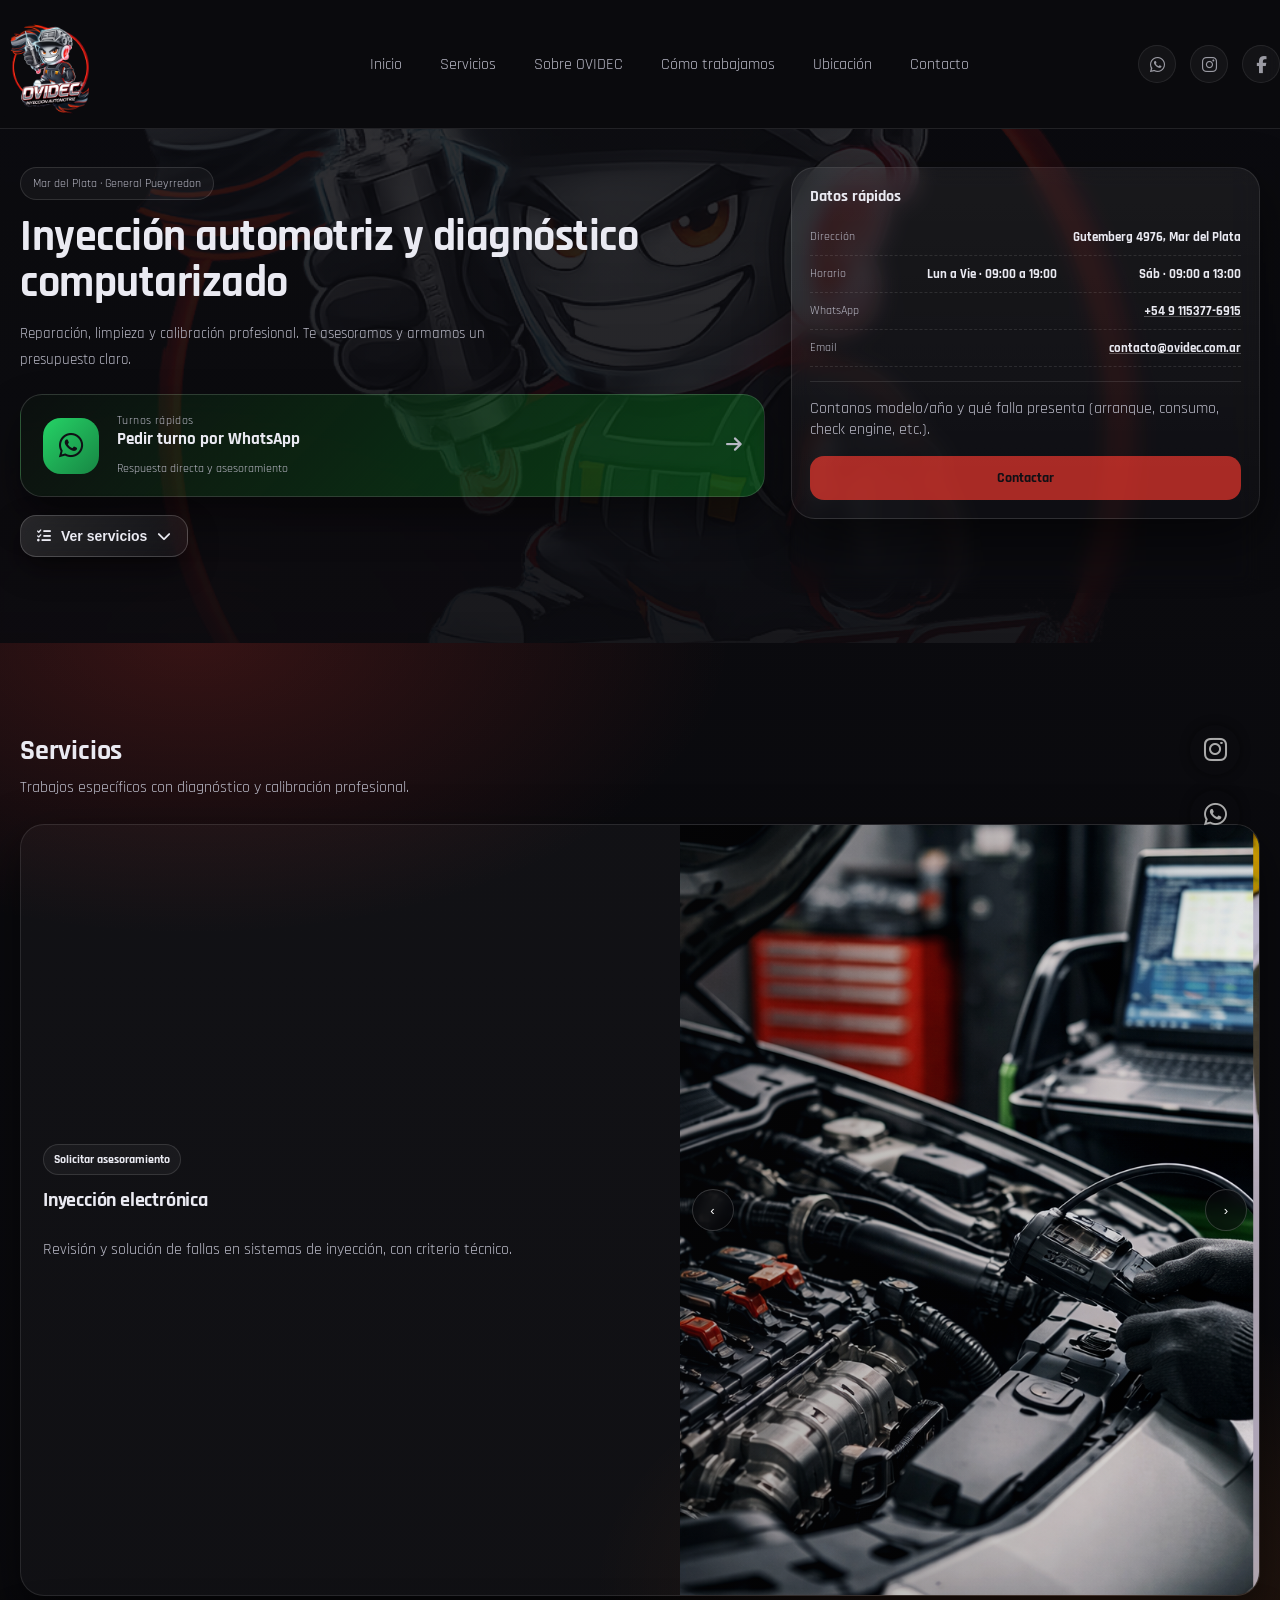
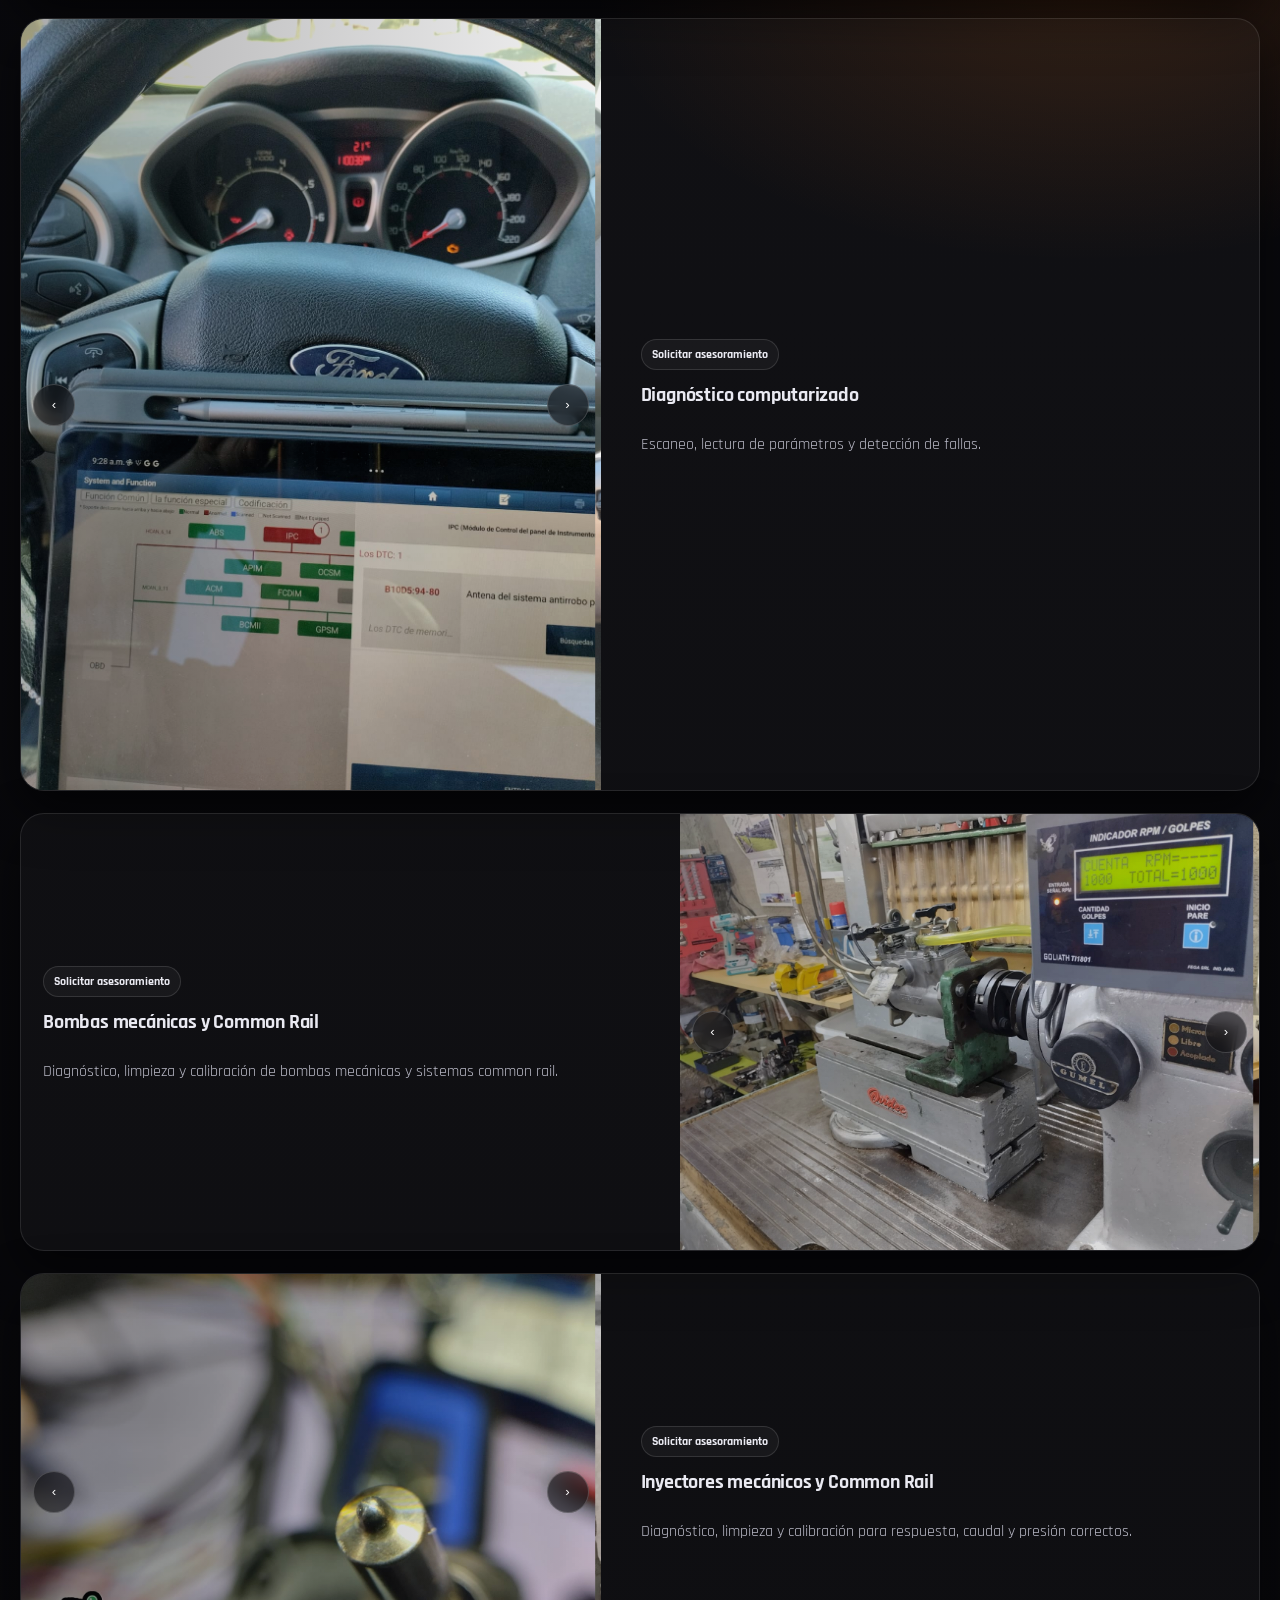
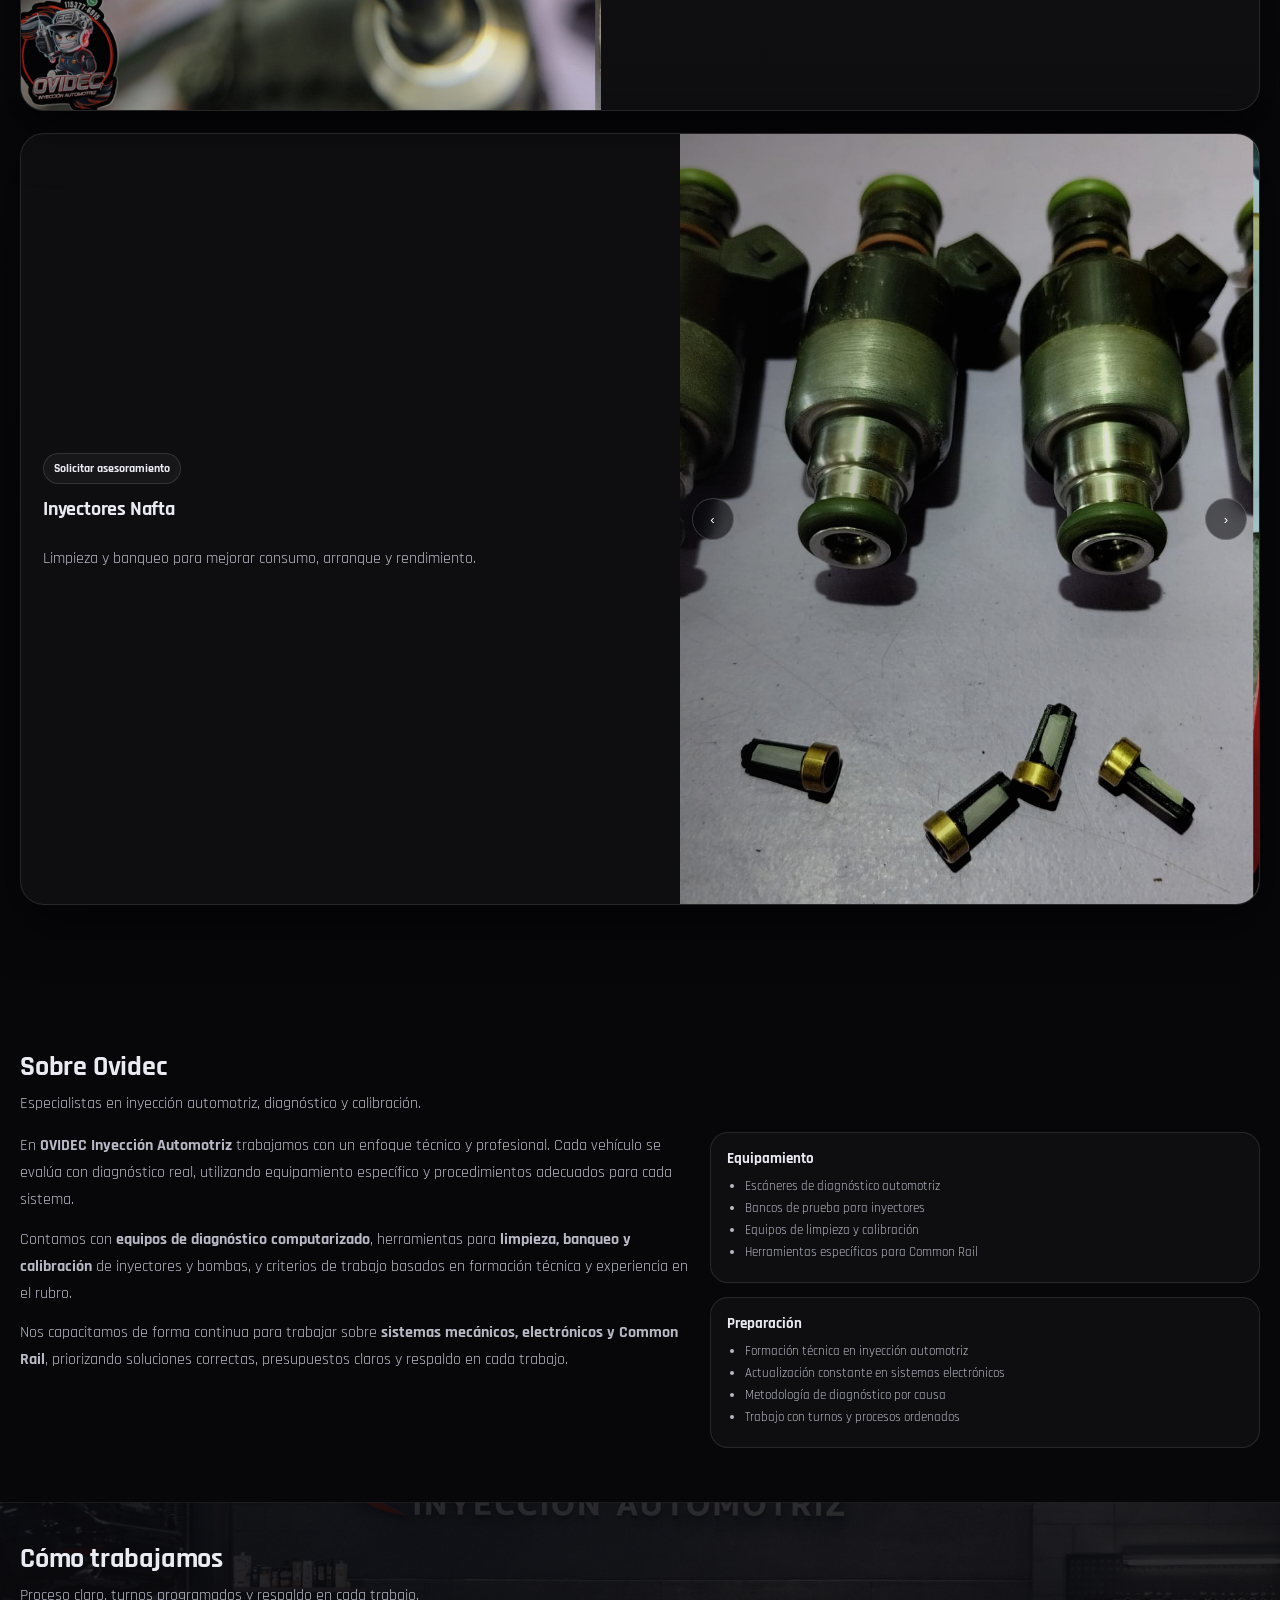
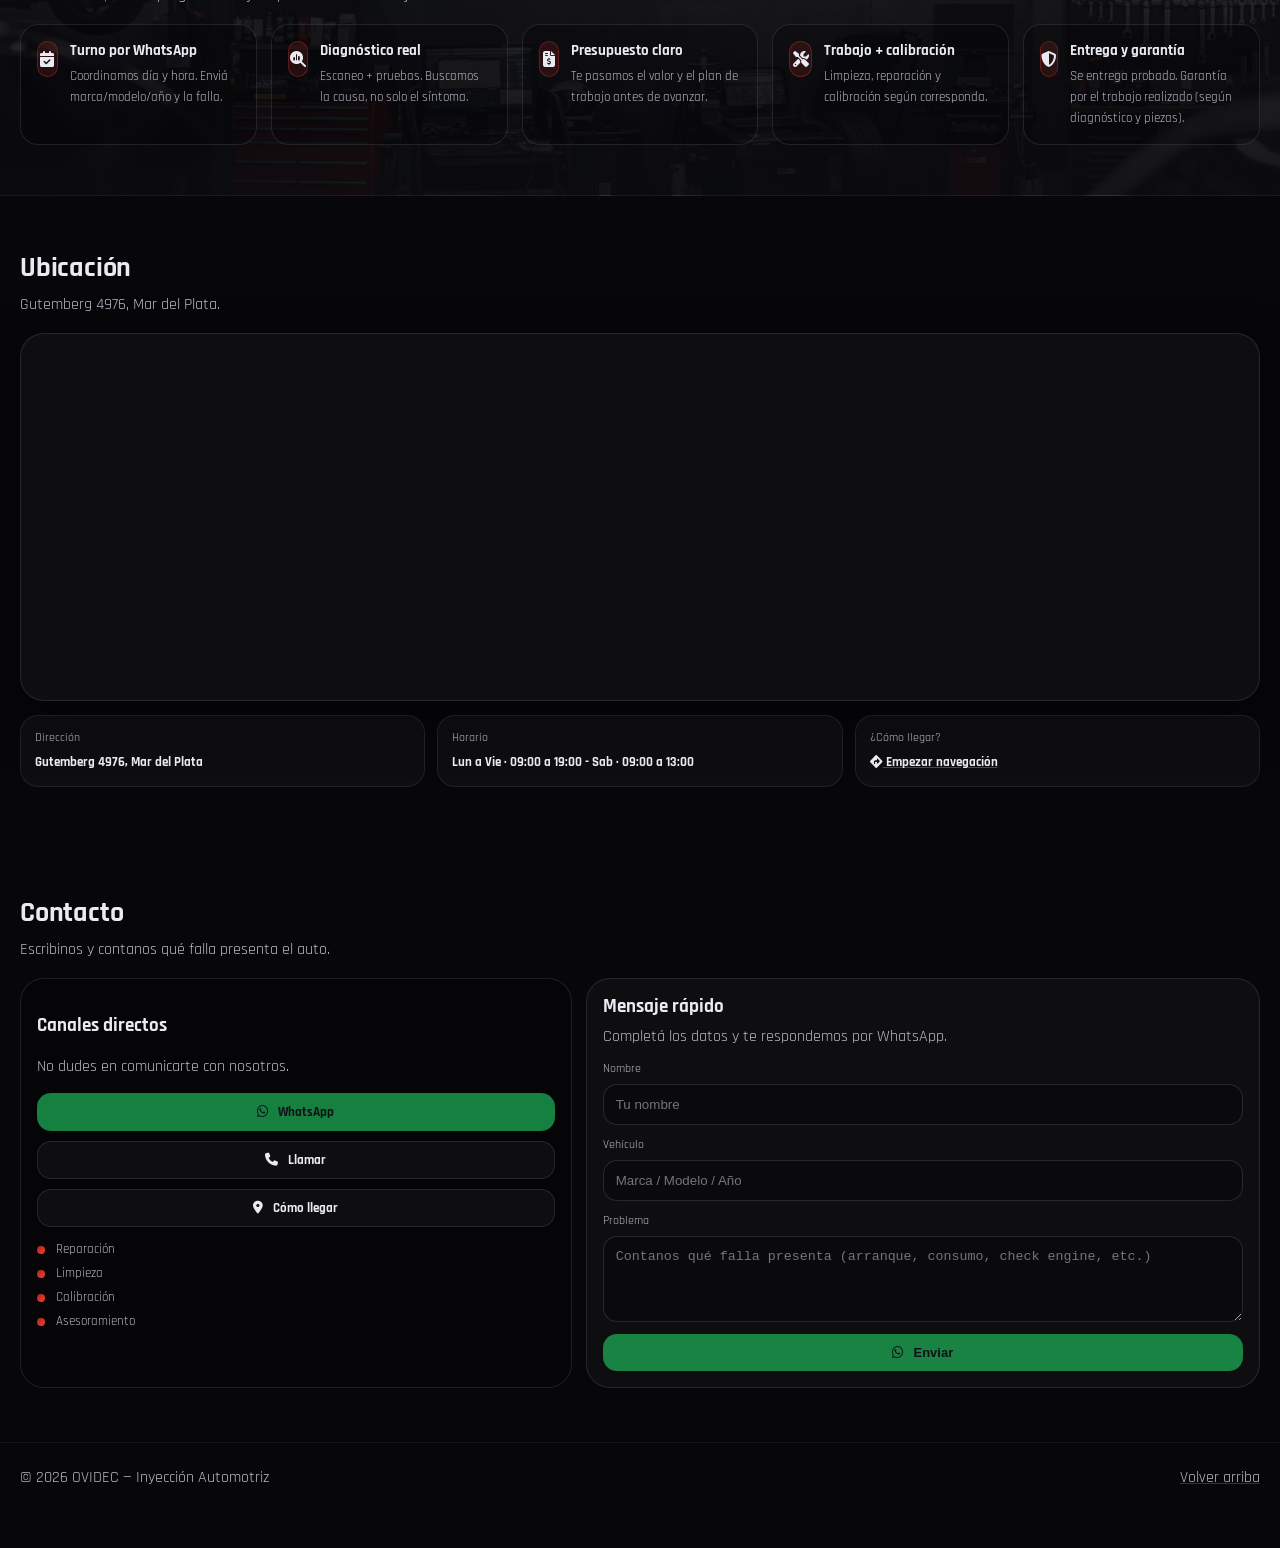
==== commit 00dba706: "version final" ====
--- a/index.html
+++ b/index.html
@@ -4,9 +4,9 @@
 <head>
     <meta charset="utf-8" />
     <meta name="viewport" content="width=device-width, initial-scale=1" />
-    <title>OVIDEC Inyección Automotriz | Mar del Plata</title>
-    <meta name="description"
-        content="OVIDEC Inyección Automotriz en Mar del Plata. Reparación, limpieza, calibración y asesoramiento. Horario: 09 a 19. Turnos por WhatsApp." />
+    <title>OVIDEC | Inyección Electrónica y Diagnóstico Computarizado</title>
+    <meta name="description" content="OVIDEC: inyección electrónica, diagnóstico computarizado, 
+                                                limpieza y calibración de inyectores. Atención profesional en Mar del Plata.">
     <link rel="preconnect" href="https://fonts.googleapis.com">
     <link rel="preconnect" href="https://fonts.gstatic.com" crossorigin>
     <link href="https://fonts.googleapis.com/css2?family=Montserrat:wght@400;600;700;800&display=swap" rel="stylesheet">
@@ -140,8 +140,12 @@
                         <div class="card__row">
                             <span class="k">WhatsApp</span>
                             <span class="v"><a href="https://wa.me/5491153776915" target="_blank" rel="noopener">+54 9
-                                    11
-                                    5377-6915</a></span>
+                                    115377-6915</a></span>
+                        </div>
+
+                        <div class="card__row">
+                            <span class="k">Email</span>
+                            <span class="v"><a href="mailto:contacto@ovidec.com.ar" target="_blank" rel="noopener">contacto@ovidec.com.ar</a></span>
                         </div>
 
                         <div class="divider"></div>
@@ -477,10 +481,15 @@
                         <span class="v">Lun a Vie · 09:00 a 19:00 - Sab · 09:00 a 13:00</span>
                     </div>
                     <div class="info__item">
-                        <span class="k">WhatsApp</span>
-                        <span class="v"><a href="https://wa.me/5491153776915" target="_blank" rel="noopener">
-                                +54 9 115377-6915</a></span>
-                    </div>
+                        <span class="k">¿Cómo llegar?</span>
+                        <span class="v">
+                            <a href="https://www.google.com/maps/dir/?api=1&destination=Gutemberg%204976%20Mar%20del%20Plata"
+                                target="_blank" rel="noopener"><i class="fa-solid fa-diamond-turn-right" aria-hidden="true"></i>
+                                Empezar navegación
+                            </a>
+                        </span>
+                    </div>
+
                 </div>
             </div>
         </section>
@@ -501,15 +510,16 @@
 
                         <div class="contact__actions">
                             <a class="btn btn--primary w-full"
-                                href="https://wa.me/5491153776915?text=Hola%20OVIDEC!%20Necesito%20asesoramiento%20por%20inyección%C3%B3n%20automotriz."
+                                href="https://wa.me/5491153776915?text=Hola%20OVIDEC!%20Necesito%20asesoramiento%20por%20inyecci%C3%B3n%20automotriz."
                                 target="_blank" rel="noopener">
                                 <i class="fab fa-whatsapp"></i>
                                 WhatsApp
                             </a>
-                            <a class="btn btn--ghost w-full" href="tel:+541153776915">Llamar +54 9 1153776915</a>
+                            <a class="btn btn--ghost w-full" href="tel:+541153776915"><i class="fa-solid fa-phone" aria-hidden="true"></i>Llamar</a>
                             <a class="btn btn--ghost w-full"
                                 href="https://www.google.com/maps?q=Gutemberg%204976%20Mar%20del%20Plata"
                                 target="_blank" rel="noopener">
+                                <i class="fa-solid fa-location-dot" aria-hidden="true"></i>
                                 Cómo llegar
                             </a>
                         </div>
--- a/styles.css
+++ b/styles.css
@@ -1224,6 +1224,10 @@
   }
 }
 
+.info__item{
+  text-decoration: none;
+}
+
 section {
   scroll-margin-top: 100px;
 }
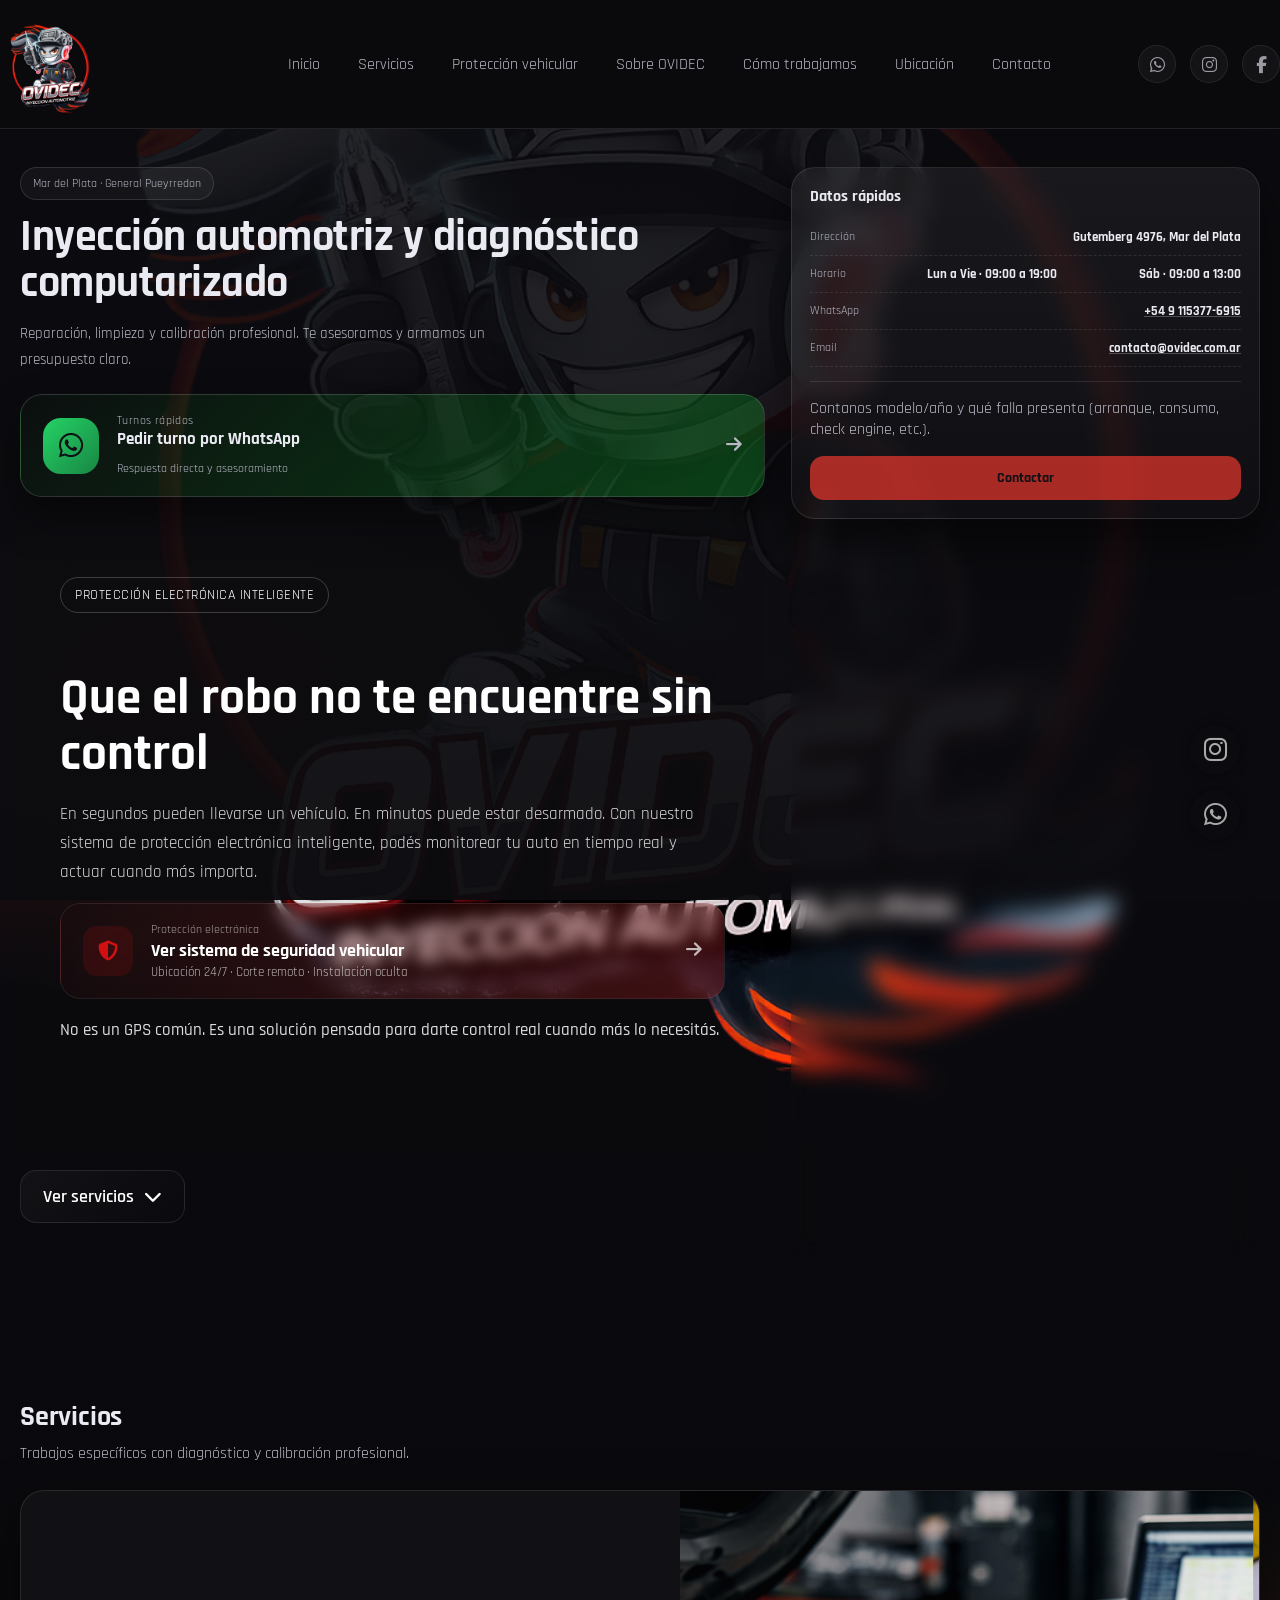
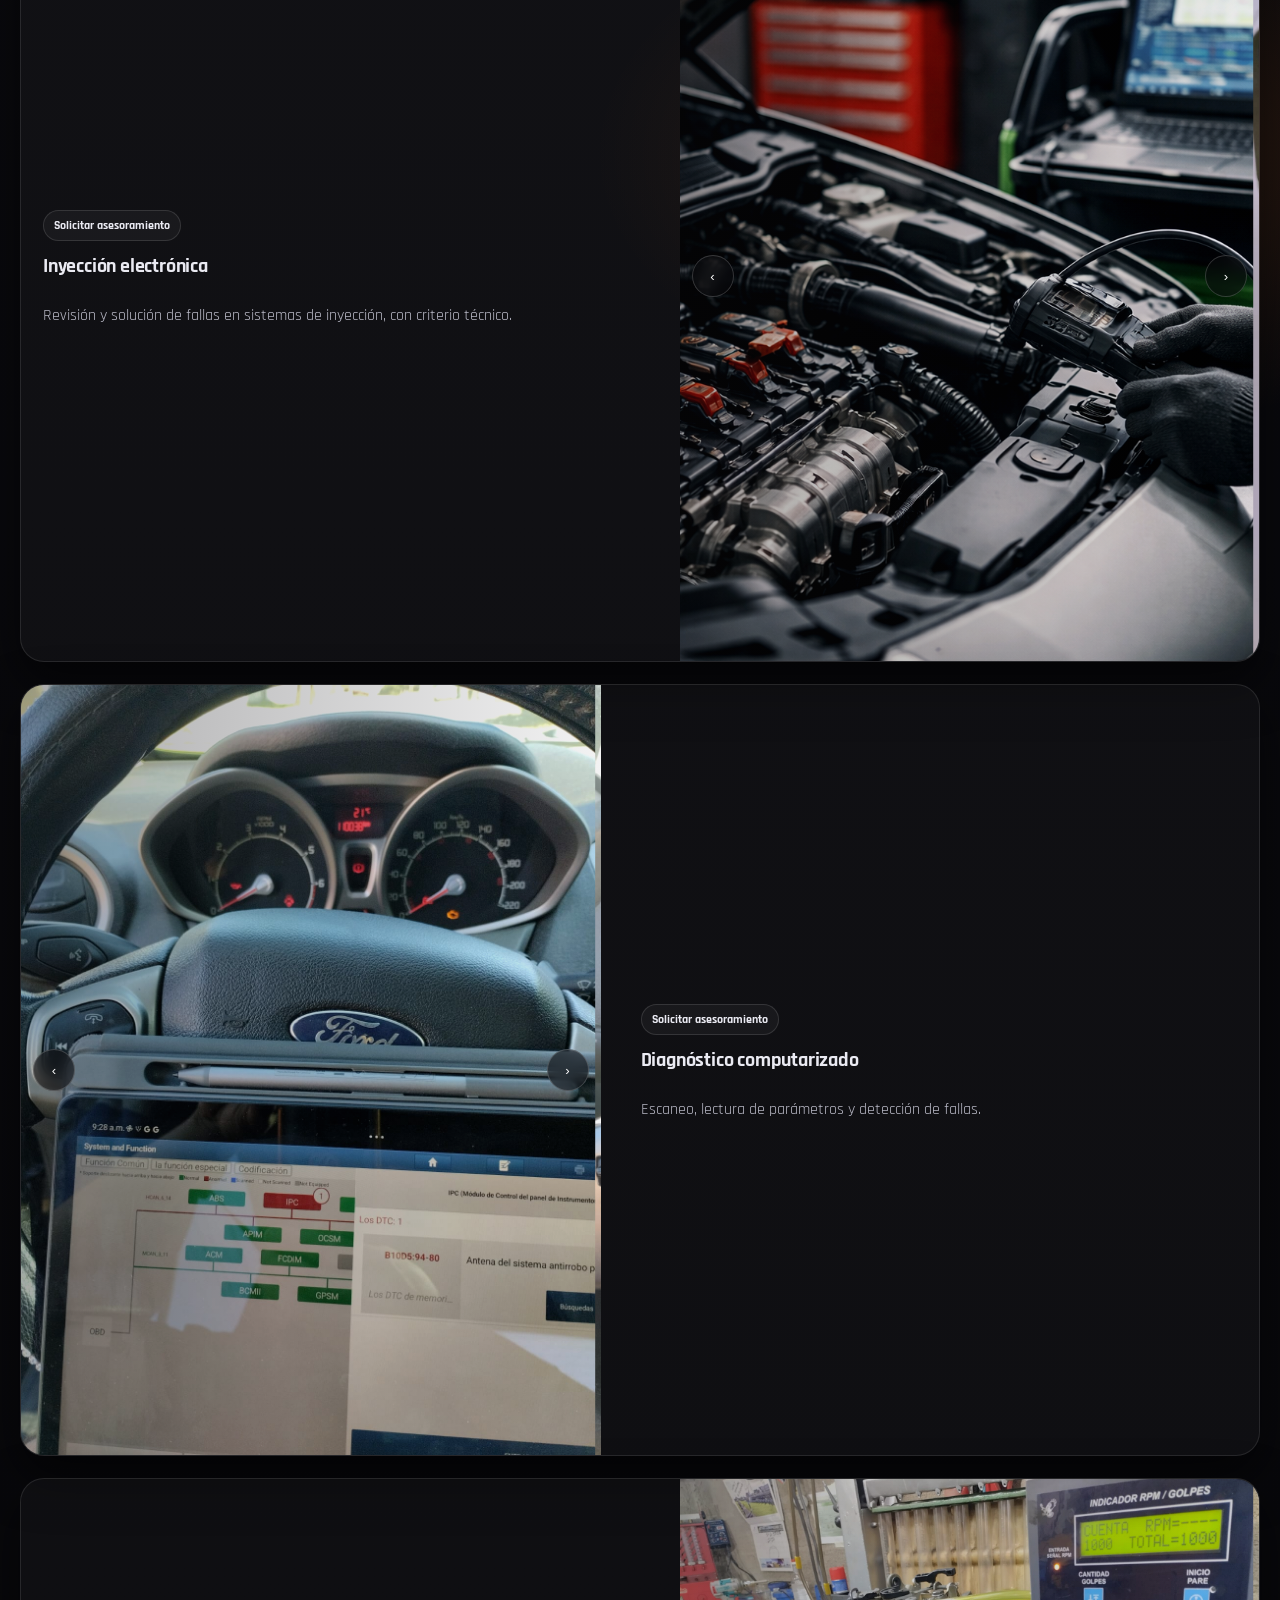
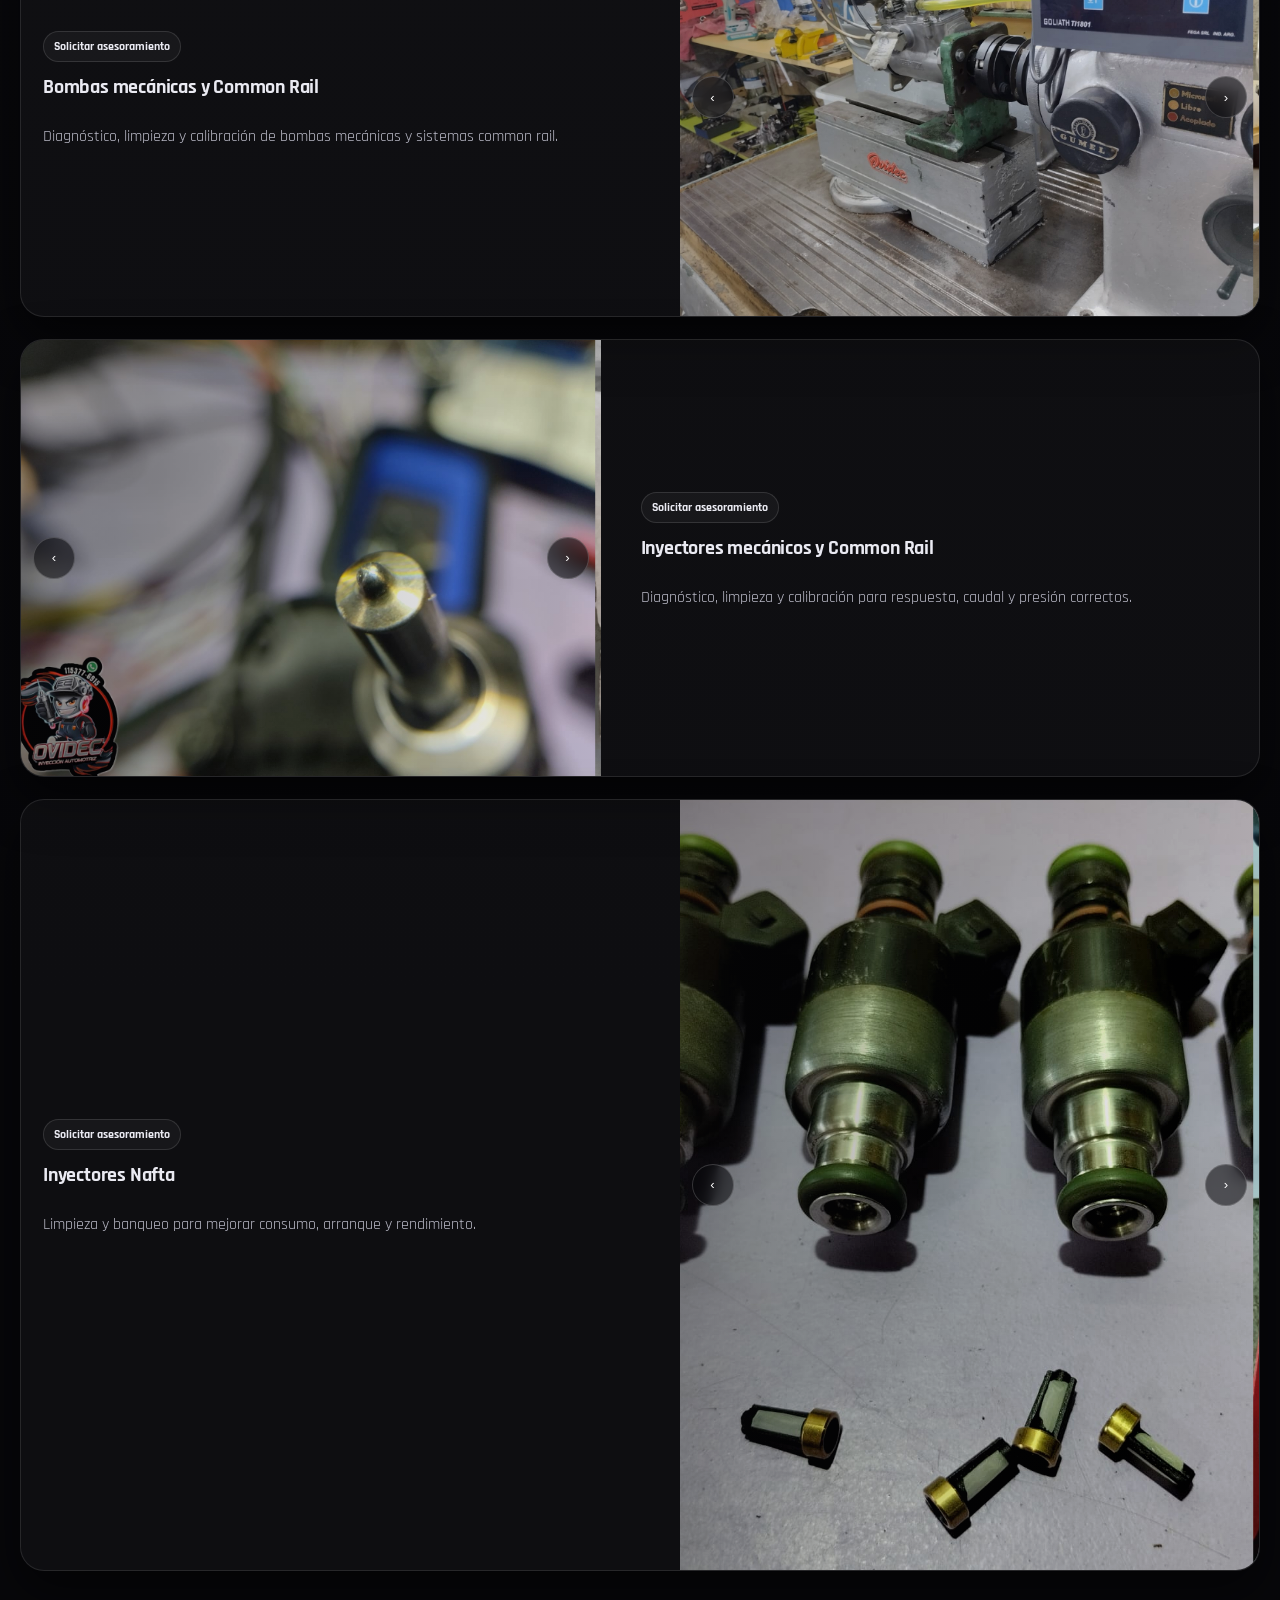
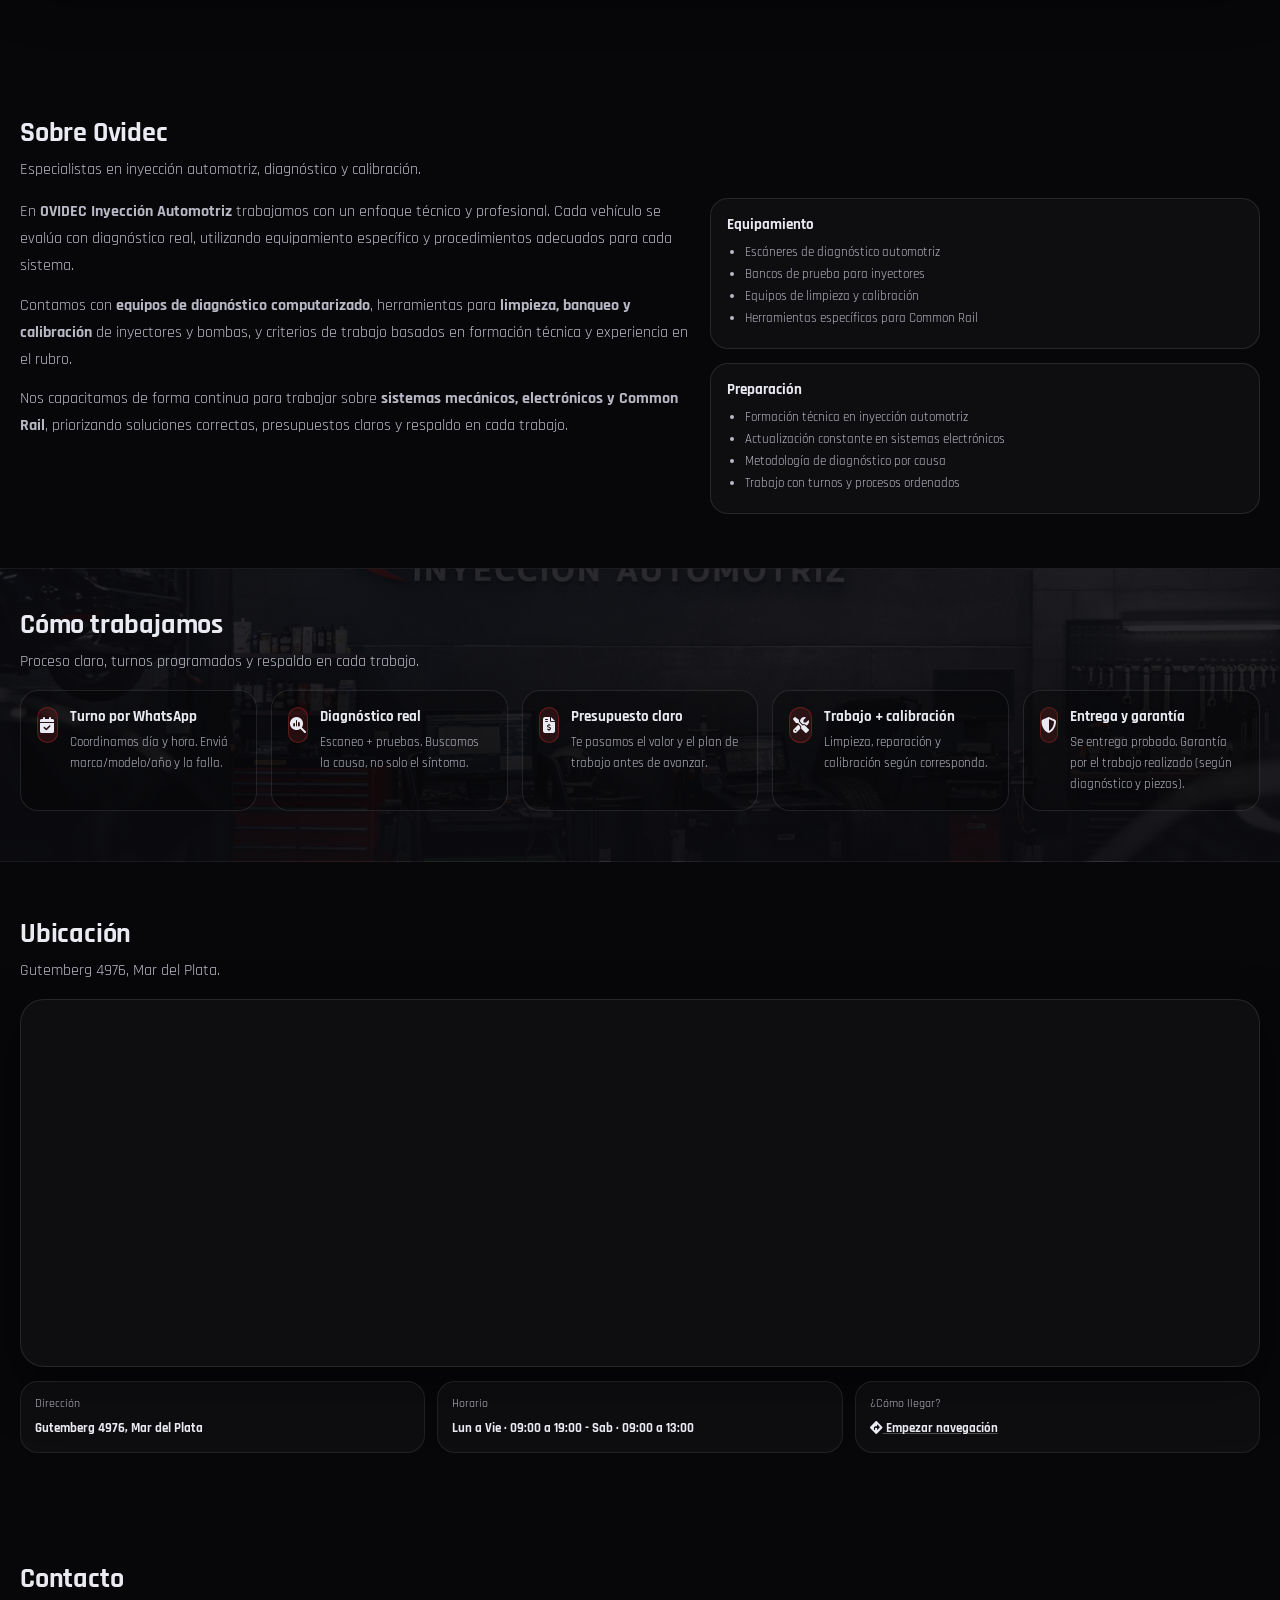
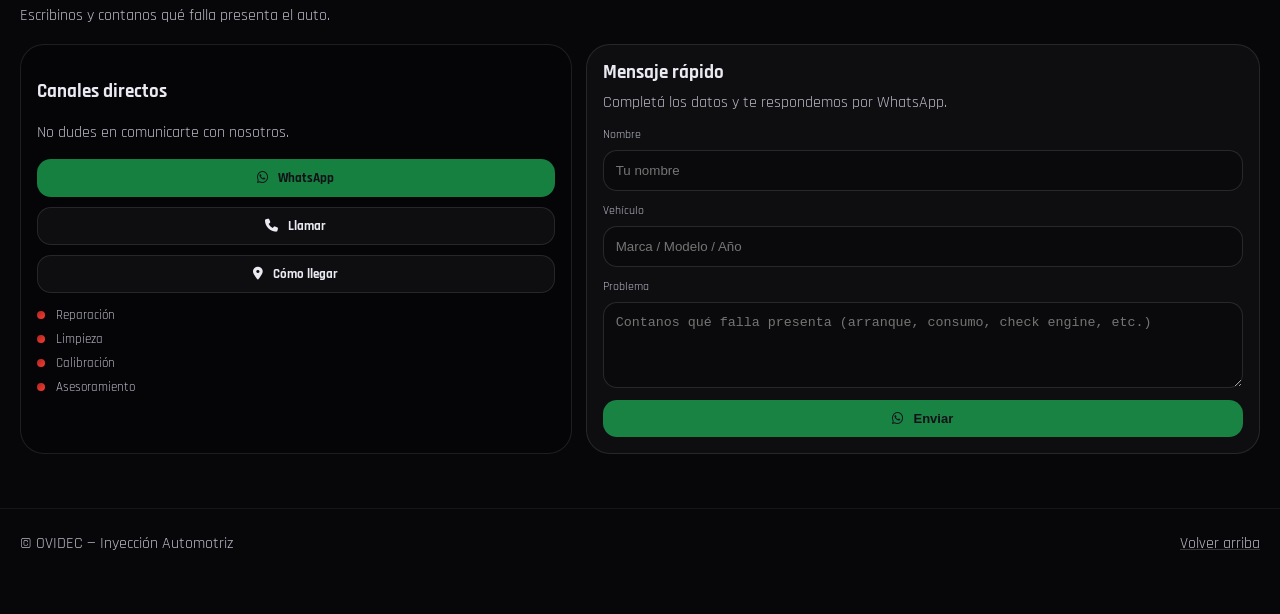
==== commit 3875484e: "sistema de seguridad vehicular" ====
--- a/index.html
+++ b/index.html
@@ -5,7 +5,8 @@
     <meta charset="utf-8" />
     <meta name="viewport" content="width=device-width, initial-scale=1" />
     <title>OVIDEC | Inyección Electrónica y Diagnóstico Computarizado</title>
-    <meta name="description" content="OVIDEC: inyección electrónica, diagnóstico computarizado, 
+    <meta name="description"
+        content="OVIDEC: inyección electrónica, diagnóstico computarizado, 
                                                 limpieza y calibración de inyectores. Atención profesional en Mar del Plata.">
     <link rel="preconnect" href="https://fonts.googleapis.com">
     <link rel="preconnect" href="https://fonts.gstatic.com" crossorigin>
@@ -45,6 +46,7 @@
             <nav class="nav" aria-label="Navegación principal">
                 <a href="#">Inicio</a>
                 <a href="#servicios">Servicios</a>
+                <a href="proteccion/proteccion-electronica.html" class="nav__link">Protección vehicular</a>
                 <a href="#nosotros">Sobre OVIDEC</a>
                 <a href="#como">Cómo trabajamos</a>
                 <a href="#ubicacion">Ubicación</a>
@@ -99,12 +101,50 @@
                         </a>
                     </div>
 
+                    <section class="service-highlight">
+                        <div class="container">
+                            <span class="service-badge">Protección electrónica inteligente</span>
+                            <h2>Que el robo no te encuentre sin control</h2>
+                            <p>
+                                En segundos pueden llevarse un vehículo. En minutos puede estar desarmado.
+                                Con nuestro sistema de protección electrónica inteligente, podés monitorear
+                                tu auto en tiempo real y actuar cuando más importa.
+                            </p>
+
+                            <a href="proteccion/proteccion-electronica.html" class="cta-electronica">
+
+                                <div class="cta-electronica__icon">
+                                    <i class="fas fa-shield-halved"></i>
+                                </div>
+
+                                <div class="cta-electronica__text">
+                                    <span class="cta-electronica__small">Protección electrónica</span>
+                                    <strong>Ver sistema de seguridad vehicular</strong>
+                                    <span class="cta-electronica__sub">Ubicación 24/7 · Corte remoto · Instalación
+                                        oculta</span>
+                                </div>
+
+                                <div class="cta-electronica__arrow">
+                                    <i class="fas fa-arrow-right"></i>
+                                </div>
+
+                            </a>
+
+
+
+                            <p class="service-note">
+                                No es un GPS común. Es una solución pensada para darte control real cuando más lo
+                                necesitás.
+                            </p>
+
+
+                        </div>
+                    </section>
 
                     <div class="hero__actions">
-                        <button class="btn btn--services btn--lg" id="toggle-services">
-                            <i class="fa-solid fa-list-check"></i>
-                            Ver servicios
-                            <i class="fa-solid fa-chevron-down chevron"></i>
+                        <button id="toggle-services">
+                            <span>Ver servicios</span>
+                            <i class="fas fa-chevron-down arrow"></i>
                         </button>
 
 
@@ -145,7 +185,8 @@
 
                         <div class="card__row">
                             <span class="k">Email</span>
-                            <span class="v"><a href="mailto:contacto@ovidec.com.ar" target="_blank" rel="noopener">contacto@ovidec.com.ar</a></span>
+                            <span class="v"><a href="mailto:contacto@ovidec.com.ar" target="_blank"
+                                    rel="noopener">contacto@ovidec.com.ar</a></span>
                         </div>
 
                         <div class="divider"></div>
@@ -484,7 +525,8 @@
                         <span class="k">¿Cómo llegar?</span>
                         <span class="v">
                             <a href="https://www.google.com/maps/dir/?api=1&destination=Gutemberg%204976%20Mar%20del%20Plata"
-                                target="_blank" rel="noopener"><i class="fa-solid fa-diamond-turn-right" aria-hidden="true"></i>
+                                target="_blank" rel="noopener"><i class="fa-solid fa-diamond-turn-right"
+                                    aria-hidden="true"></i>
                                 Empezar navegación
                             </a>
                         </span>
@@ -515,7 +557,8 @@
                                 <i class="fab fa-whatsapp"></i>
                                 WhatsApp
                             </a>
-                            <a class="btn btn--ghost w-full" href="tel:+541153776915"><i class="fa-solid fa-phone" aria-hidden="true"></i>Llamar</a>
+                            <a class="btn btn--ghost w-full" href="tel:+541153776915"><i class="fa-solid fa-phone"
+                                    aria-hidden="true"></i>Llamar</a>
                             <a class="btn btn--ghost w-full"
                                 href="https://www.google.com/maps?q=Gutemberg%204976%20Mar%20del%20Plata"
                                 target="_blank" rel="noopener">
@@ -582,91 +625,7 @@
         </div>
     </footer>
 
-    <script>
-        document.getElementById('y').textContent = new Date().getFullYear();
-    </script>
-    <script>
-        // reveal on scroll (IntersectionObserver)
-        const items = document.querySelectorAll('.reveal');
-
-        const io = new IntersectionObserver((entries) => {
-            entries.forEach(e => {
-                if (e.isIntersecting) {
-                    e.target.classList.add('is-in');
-                    io.unobserve(e.target); // anima una sola vez
-                }
-            });
-        }, { threshold: 0.18 });
-
-        items.forEach(el => io.observe(el));
-    </script>
-
-    <script>
-        const toggle = document.querySelector('.menu-toggle');
-        const nav = document.querySelector('.nav');
-        const navLinks = nav.querySelectorAll('a');
-
-        const closeMenu = () => {
-            nav.classList.remove('is-open');
-            toggle.classList.remove('is-open');
-        };
-
-        toggle.addEventListener('click', (e) => {
-            e.stopPropagation(); // evita que el click “suba” y lo cierre
-            toggle.classList.toggle('is-open');
-            nav.classList.toggle('is-open');
-        });
-
-
-        navLinks.forEach(link => link.addEventListener('click', closeMenu));
-
-        // Cerrar al tocar fuera
-        document.addEventListener('click', (e) => {
-            const clickedOutside = !nav.contains(e.target) && !toggle.contains(e.target);
-            if (nav.classList.contains('is-open') && clickedOutside) closeMenu();
-        });
-
-    </script>
-
-    <script>
-        const toggleServices = document.getElementById('toggle-services');
-        const badges = document.querySelector('.badges');
-
-        toggleServices.addEventListener('click', () => {
-            badges.classList.toggle('is-open');
-            toggleServices.classList.toggle('is-open');
-        });
-    </script>
-
-    <script>
-        document.querySelectorAll('.split__media').forEach(media => {
-            const slider = media.querySelector('.split__slider');
-            const prev = media.querySelector('.split__arrow--prev');
-            const next = media.querySelector('.split__arrow--next');
-            if (!slider || !prev || !next) return;
-
-            const step = () => slider.clientWidth;
-
-            prev.addEventListener('click', () => slider.scrollBy({ left: -step(), behavior: 'smooth' }));
-            next.addEventListener('click', () => slider.scrollBy({ left: step(), behavior: 'smooth' }));
-        });
-    </script>
-
-    <script>
-        document.getElementById("form-whatsapp").addEventListener("submit", function (e) {
-            e.preventDefault();
-
-            const nombre = document.getElementById("nombre").value.trim();
-            const vehiculo = document.getElementById("vehiculo").value.trim();
-            const falla = document.getElementById("falla").value.trim();
-
-            const mensaje = `Hola OVIDEC! Soy ${nombre}. Tengo un ${vehiculo} y el problema es que ${falla}. ¿Podemos coordinar turno?`;
-
-            const url = `https://wa.me/5491153776915?text=${encodeURIComponent(mensaje)}`;
-
-            window.open(url, "_blank");
-        });
-    </script>
+    <script src="js/script.js" defer></script>
 
 
 
--- a/styles.css
+++ b/styles.css
@@ -284,12 +284,21 @@
 .hero {
   padding: 38px 0 50px;
   background:
-    linear-gradient(180deg,
-      rgba(11, 11, 15, 0.85),
-      rgba(11, 11, 15, 0.95)),
+    linear-gradient(
+      rgba(11,11,15,0.88),
+      rgba(11,11,15,0.96)
+    ),
     url("img/ovidecLOGO.png") center / cover no-repeat;
-  backdrop-filter: blur(2px);
-}
+
+  background-attachment: fixed;
+}
+
+@media (max-width:768px){
+  .hero{
+    background-attachment: scroll;
+  }
+}
+
 
 .hero__grid {
   display: grid;
@@ -1232,3 +1241,233 @@
   scroll-margin-top: 100px;
 }
 
+
+
+.service-highlight {
+  padding: 80px 20px;
+  background: #1111111d;
+  color: #fff;
+}
+
+.service-highlight .container {
+  max-width: 1100px;
+  margin: 0 auto;
+}
+
+.service-badge {
+  display: inline-block;
+  margin-bottom: 14px;
+  padding: 8px 14px;
+  border: 1px solid rgba(255,255,255,.2);
+  border-radius: 999px;
+  font-size: 14px;
+  letter-spacing: .5px;
+  text-transform: uppercase;
+}
+
+.service-highlight h2 {
+  font-size: clamp(2rem, 4vw, 3.2rem);
+  margin-bottom: 18px;
+  line-height: 1.1;
+}
+
+.service-highlight p {
+  max-width: 760px;
+  font-size: 1.05rem;
+  line-height: 1.7;
+  color: rgba(255,255,255,.85);
+}
+
+.service-features {
+  display: grid;
+  grid-template-columns: repeat(auto-fit, minmax(240px, 1fr));
+  gap: 14px;
+  margin: 32px 0;
+}
+
+.service-features div {
+  background: rgba(255,255,255,.06);
+  border: 1px solid rgba(255,255,255,.08);
+  padding: 16px 18px;
+  border-radius: 14px;
+}
+
+.service-note {
+  margin-bottom: 28px;
+  font-weight: 500;
+}
+
+.service-cta {
+  display: flex;
+  gap: 14px;
+  flex-wrap: wrap;
+}
+
+.btn-primary,
+.btn-secondary {
+  display: inline-block;
+  padding: 14px 22px;
+  border-radius: 12px;
+  text-decoration: none;
+  font-weight: 600;
+  transition: .25s ease;
+}
+
+.btn-primary {
+  background: var(--wa-green-dark);
+  color: var(--muted);
+}
+
+.btn-primary:hover {
+  transform: translateY(-2px);
+  background: var(--wa-green);
+  color: var(--text);
+}
+
+.btn-secondary {
+  border: 1px solid rgba(255,255,255,.2);
+  color: #fff;
+}
+
+.btn-secondary:hover {
+  background: rgba(255,255,255,.06);
+}
+
+
+.cta-electronica {
+  display: flex;
+  align-items: center;
+  gap: 18px;
+  padding: 18px 22px;
+  border-radius: 20px;
+  background: linear-gradient(135deg,#6e15150b,#c723234a);
+  border: 1px solid rgba(255,255,255,0.08);
+  backdrop-filter: blur(8px);
+  transition: 0.25s ease;
+  text-decoration: none;
+  color: white;
+  width: 100%;
+  justify-content: space-between;
+  position: relative;
+  overflow: hidden;
+}
+
+
+.cta-electronica::before {
+  content: "";
+  position: absolute;
+  inset: 0;
+  background: linear-gradient(
+    120deg,
+    transparent,
+    rgba(209,17,17,0.35),
+    transparent
+  );
+  transform: translateX(-100%);
+  animation: shine 4s infinite;
+}
+
+@keyframes shine {
+  100% {
+    transform: translateX(100%);
+  }
+}
+
+.cta-electronica:hover {
+  transform: translateY(-4px) scale(1.01);
+  border-color: rgba(209,17,17,0.4);
+  box-shadow: 0 15px 40px rgba(0,0,0,0.45);
+  background: linear-gradient(135deg,#6e15157c,#c72323ea);
+}
+.cta-electronica {
+  justify-content: space-between;
+}
+
+.cta-electronica__icon {
+  width: 50px;
+  height: 50px;
+  border-radius: 14px;
+  background: rgba(209,17,17,0.15);
+  display: flex;
+  align-items: center;
+  justify-content: center;
+  font-size: 20px;
+  color: #d11111;
+}
+
+.cta-electronica__arrow {
+  transition: transform .25s ease;
+}
+
+.cta-electronica:hover .cta-electronica__arrow {
+  transform: translateX(6px);
+}
+
+
+.cta-electronica__text {
+  flex: 1;
+  display: flex;
+  flex-direction: column;
+}
+
+.cta-electronica__small {
+  font-size: 12px;
+  opacity: 0.6;
+}
+
+.cta-electronica__text strong {
+  font-size: 18px;
+  margin: 2px 0;
+}
+
+.cta-electronica__sub {
+  font-size: 13px;
+  opacity: 0.7;
+}
+
+.cta-electronica__arrow {
+  font-size: 18px;
+  opacity: 0.7;
+}
+
+
+#toggle-services {
+  display: inline-flex;
+  align-items: center;
+  gap: 10px;
+  padding: 14px 22px;
+  border-radius: 16px;
+  border: 1px solid rgba(255,255,255,0.10);
+  background: linear-gradient(135deg, rgba(20,20,24,0.88), rgba(10,10,14,0.92));
+  color: #fff;
+  font-size: 18px;
+  font-weight: 600;
+  font-family: "Rajdhani", sans-serif;
+  backdrop-filter: blur(10px);
+  cursor: pointer;
+  transition: all .25s ease;
+  position: relative;
+  overflow: hidden;
+}
+
+#toggle-services::before {
+  content: "";
+  position: absolute;
+  inset: 0;
+  background: linear-gradient(120deg, transparent, rgba(209,17,17,0.12), transparent);
+  transform: translateX(-100%);
+  transition: transform .6s ease;
+}
+
+#toggle-services:hover::before {
+  transform: translateX(100%);
+}
+
+#toggle-services:hover {
+  border-color: rgba(209,17,17,0.35);
+  transform: translateY(-2px);
+}
+
+#toggle-services i {
+  margin-right: 0;
+}
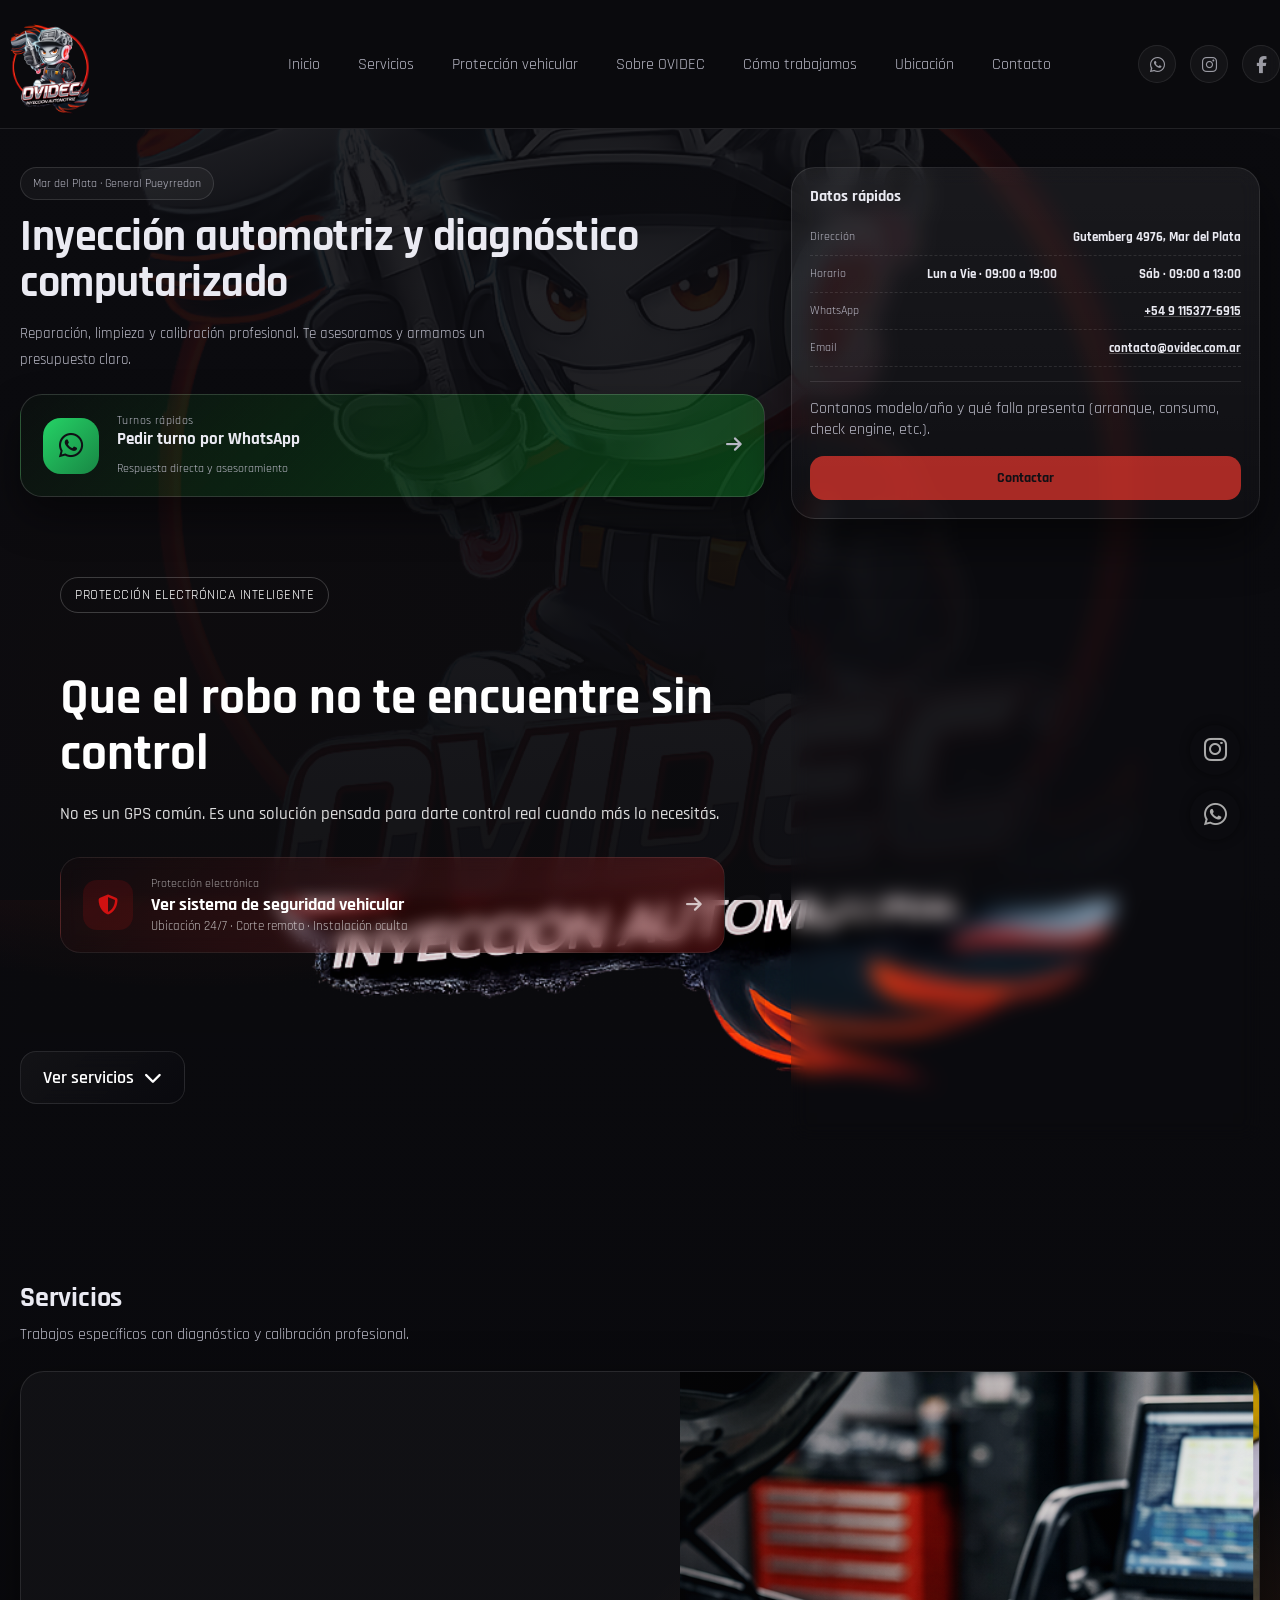
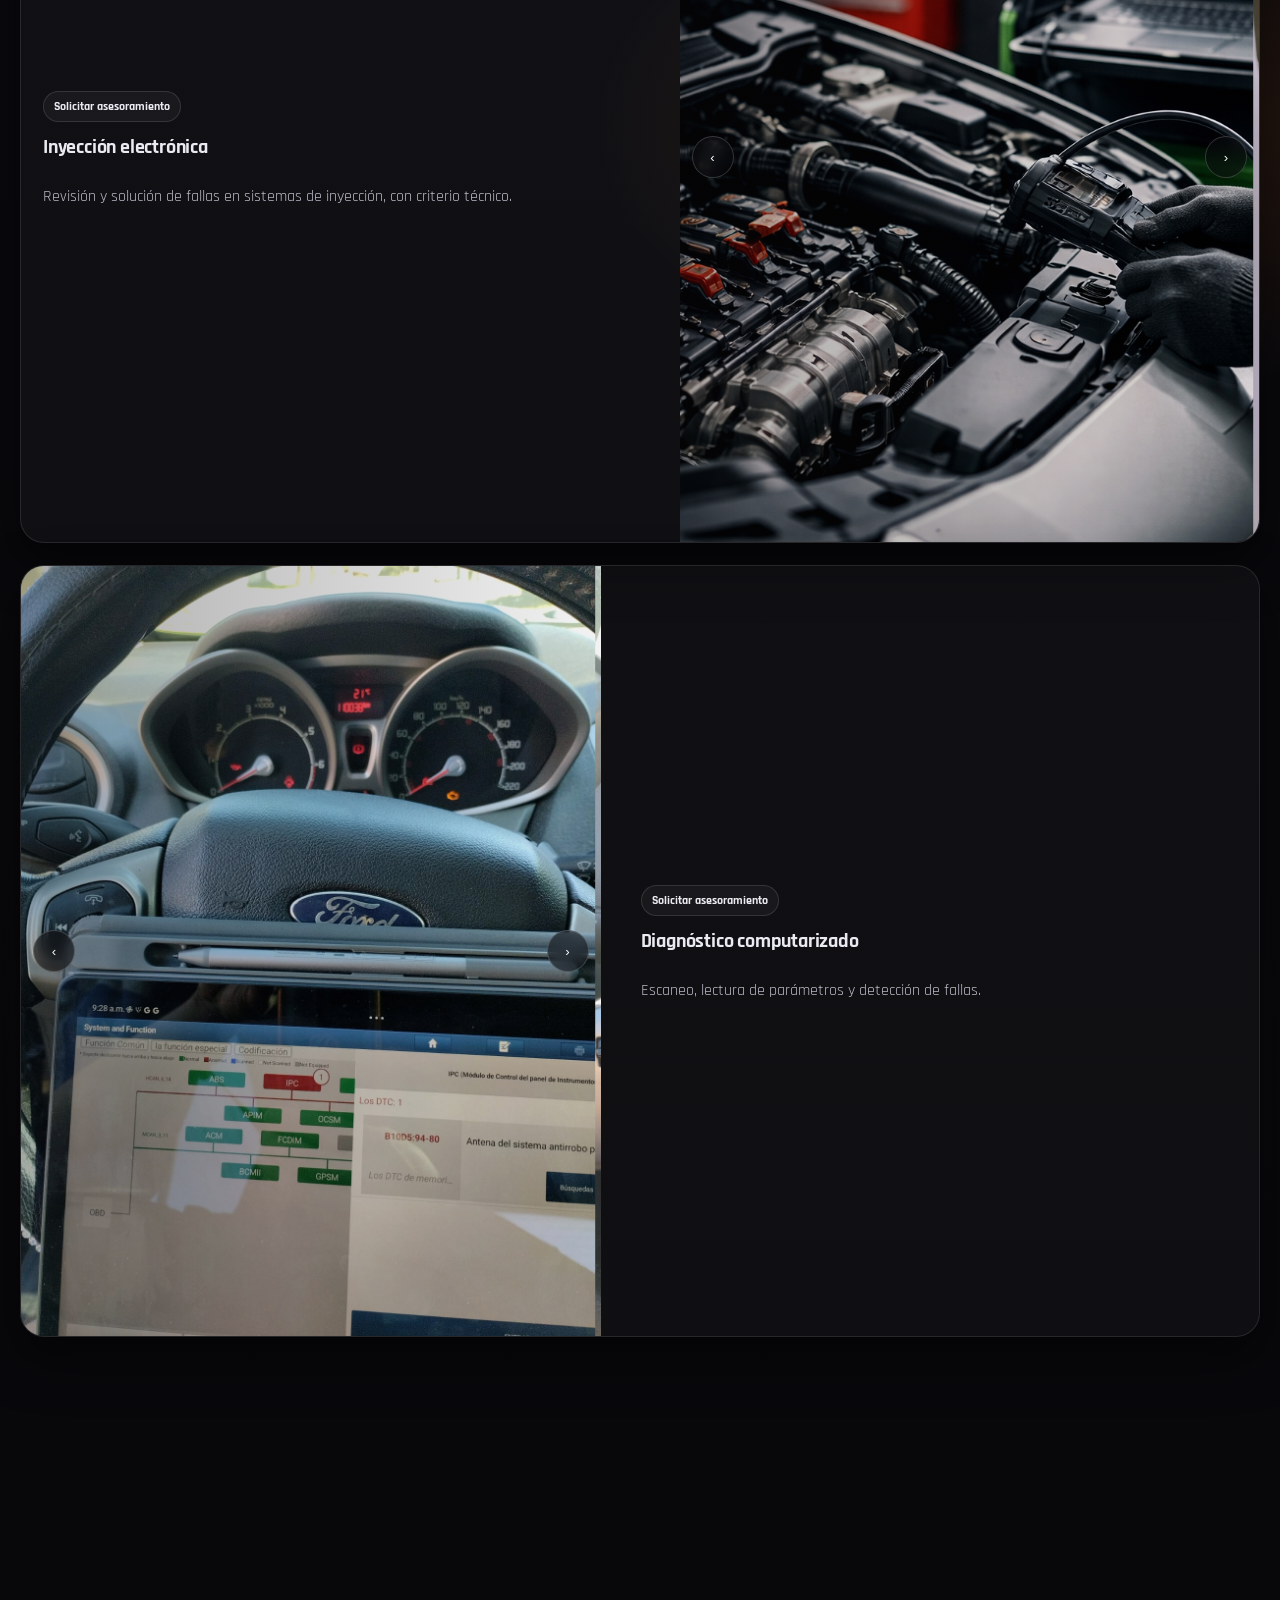
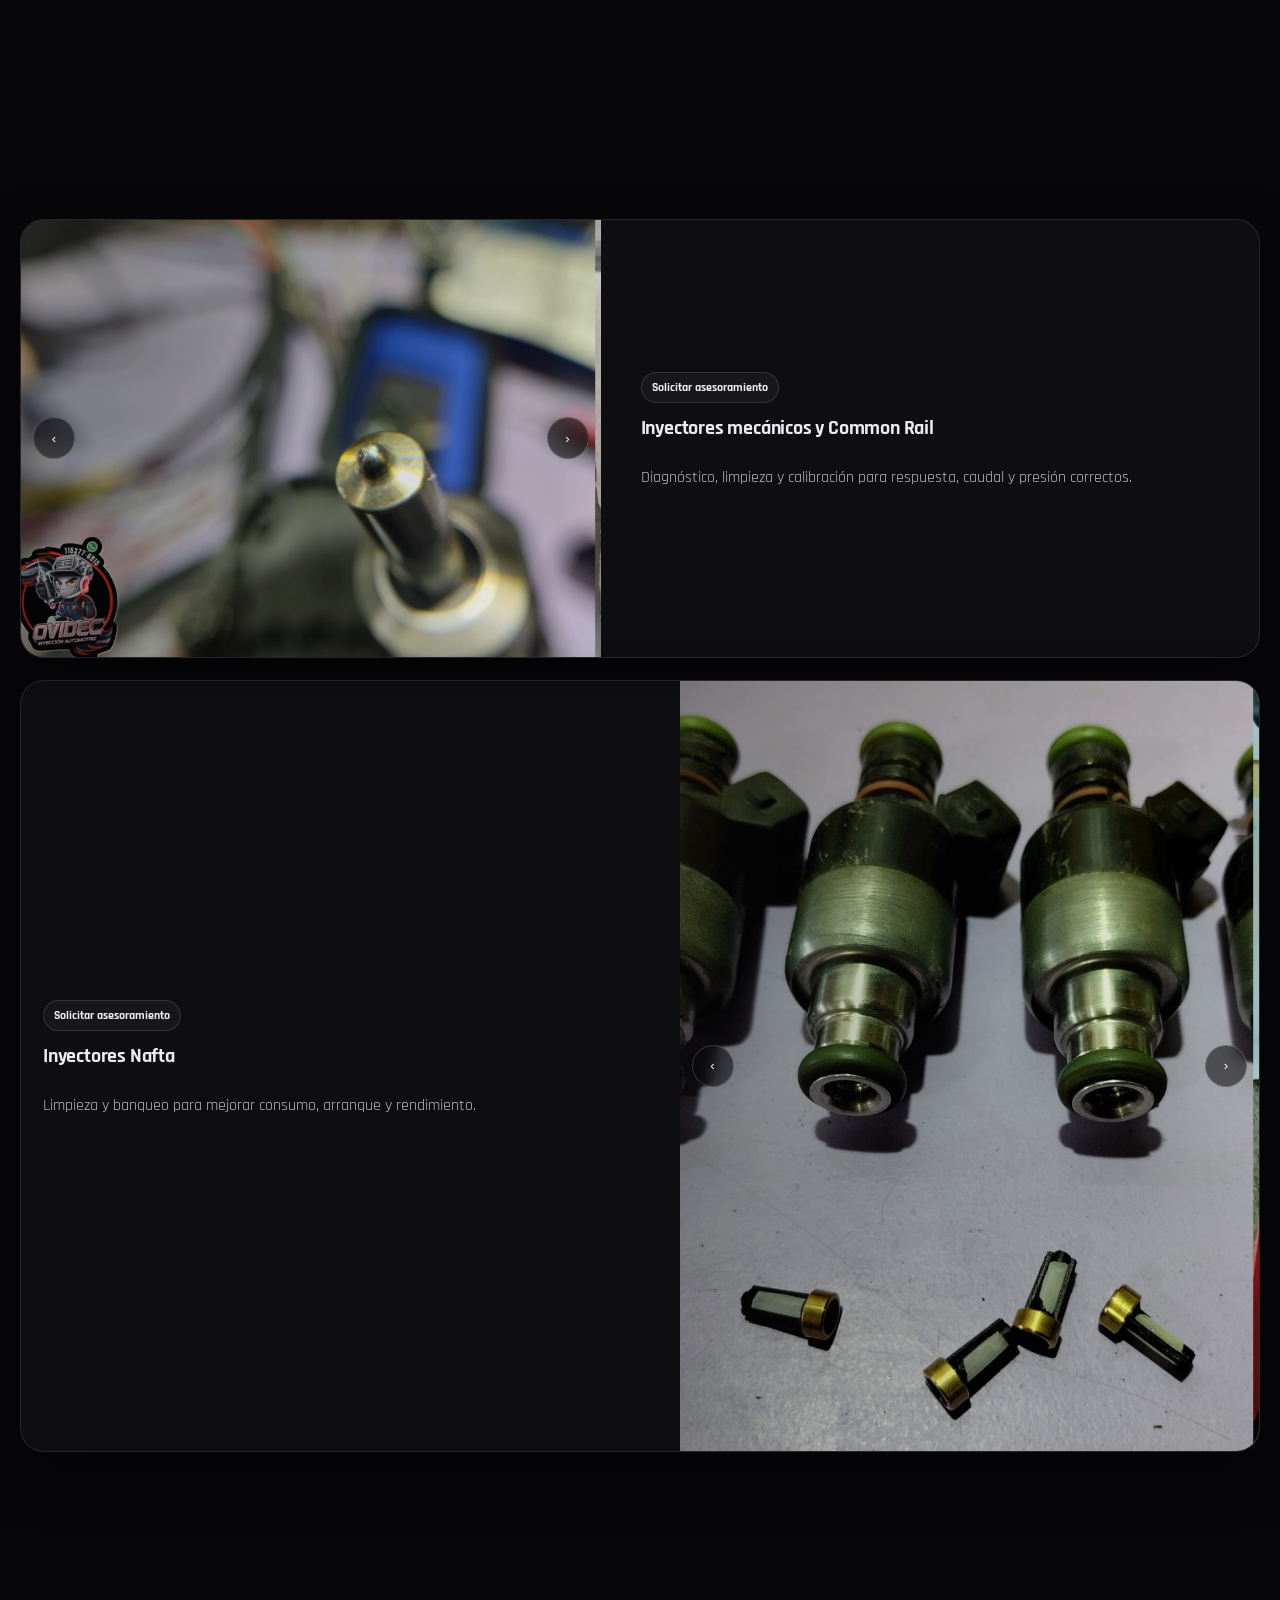
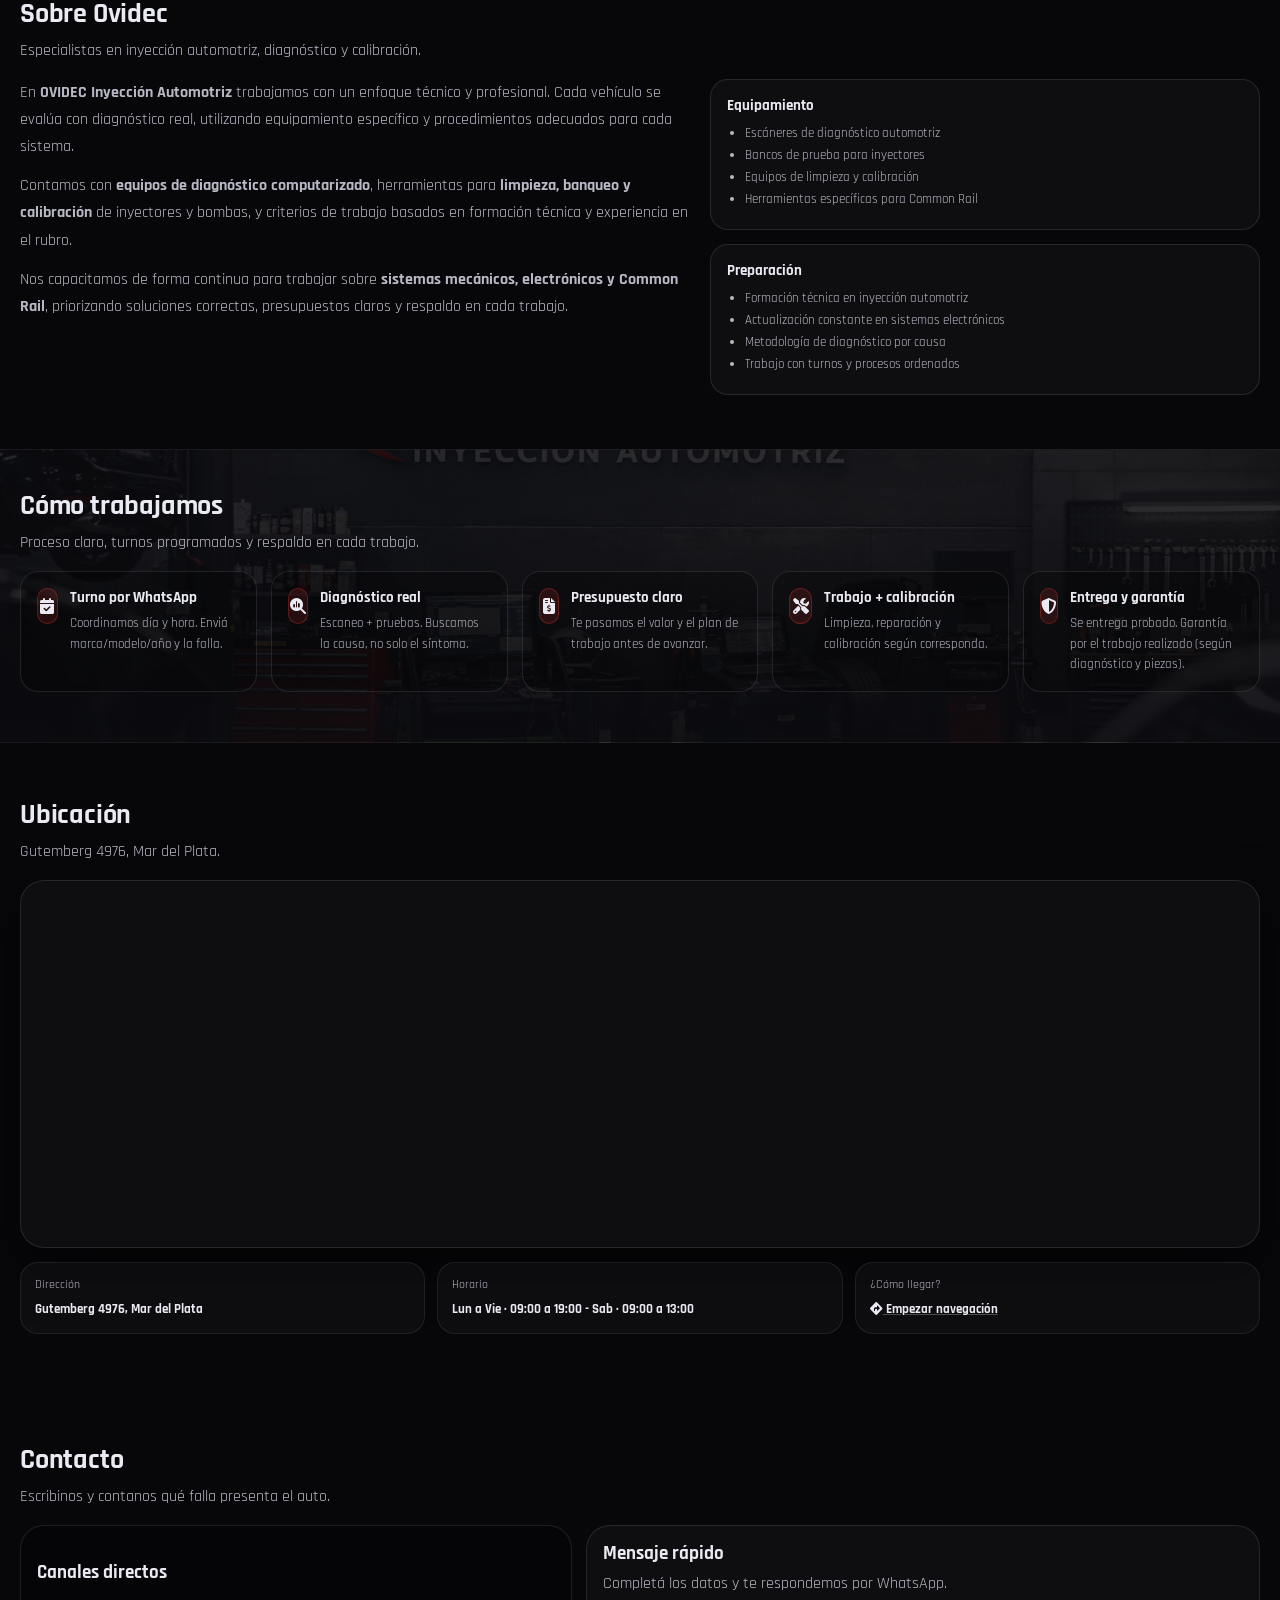
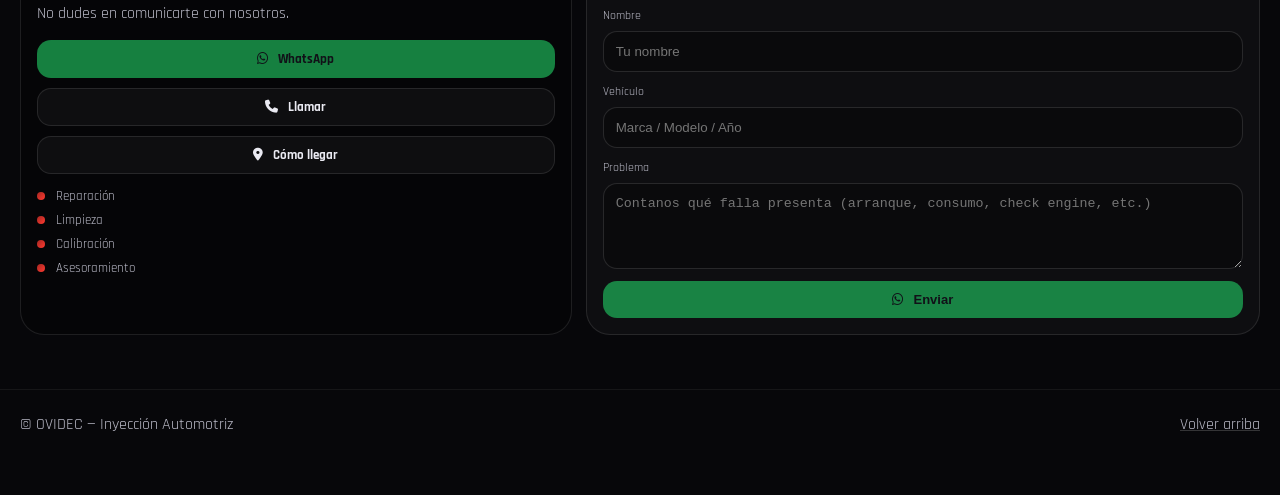
==== commit 388c5d30: "mejora" ====
--- a/index.html
+++ b/index.html
@@ -105,11 +105,12 @@
                         <div class="container">
                             <span class="service-badge">Protección electrónica inteligente</span>
                             <h2>Que el robo no te encuentre sin control</h2>
-                            <p>
-                                En segundos pueden llevarse un vehículo. En minutos puede estar desarmado.
-                                Con nuestro sistema de protección electrónica inteligente, podés monitorear
-                                tu auto en tiempo real y actuar cuando más importa.
+
+                            <p class="service-note">
+                                No es un GPS común. Es una solución pensada para darte control real cuando más lo
+                                necesitás.
                             </p>
+                        
 
                             <a href="proteccion/proteccion-electronica.html" class="cta-electronica">
 
@@ -131,11 +132,6 @@
                             </a>
 
 
-
-                            <p class="service-note">
-                                No es un GPS común. Es una solución pensada para darte control real cuando más lo
-                                necesitás.
-                            </p>
 
 
                         </div>
--- a/styles.css
+++ b/styles.css
@@ -1379,9 +1379,7 @@
   box-shadow: 0 15px 40px rgba(0,0,0,0.45);
   background: linear-gradient(135deg,#6e15157c,#c72323ea);
 }
-.cta-electronica {
-  justify-content: space-between;
-}
+
 
 .cta-electronica__icon {
   width: 50px;
@@ -1428,6 +1426,30 @@
 .cta-electronica__arrow {
   font-size: 18px;
   opacity: 0.7;
+}
+
+@media (max-width:768px){
+
+.cta-electronica{
+  padding:16px 18px;
+  gap:14px;
+}
+
+.cta-electronica__icon{
+  width:42px;
+  height:42px;
+  font-size:18px;
+}
+
+.cta-electronica__text strong{
+  font-size:16px;
+  line-height:1.2;
+}
+
+.cta-electronica__sub{
+  font-size:12px;
+}
+
 }
 
 
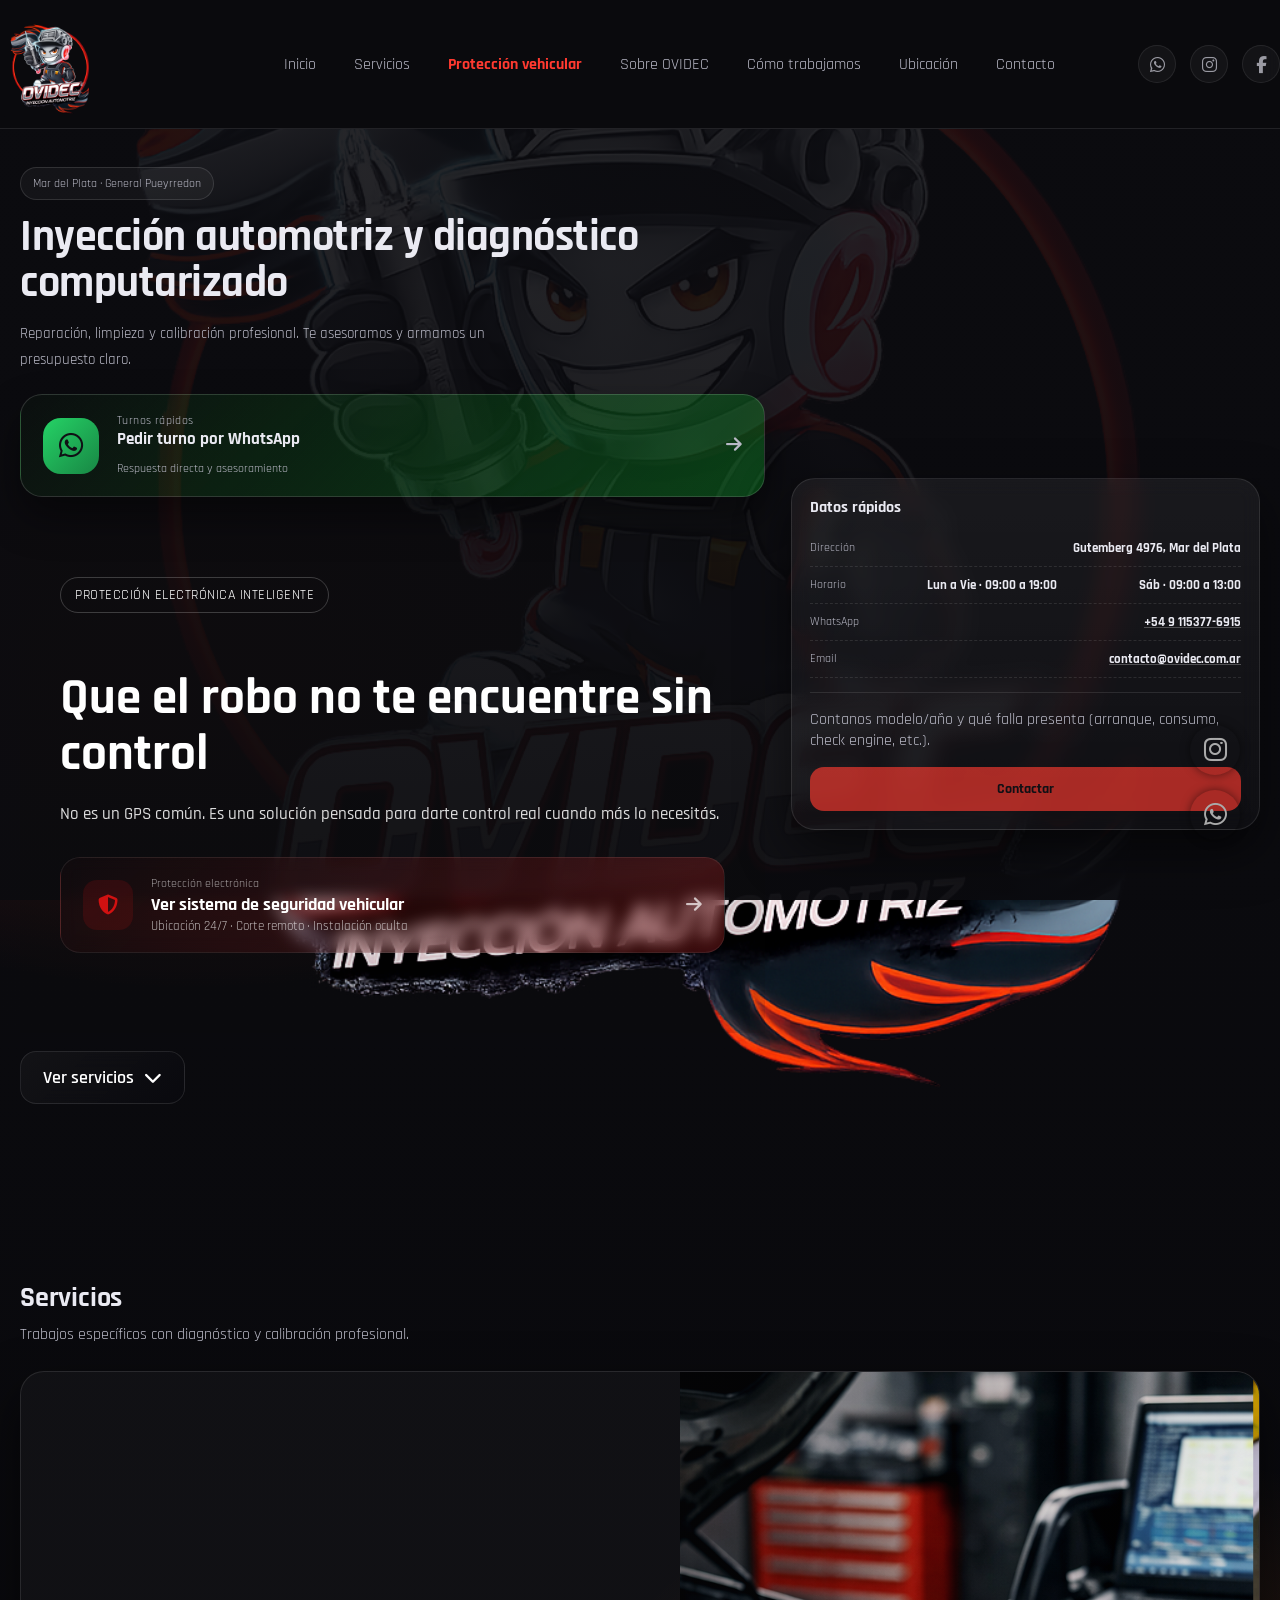
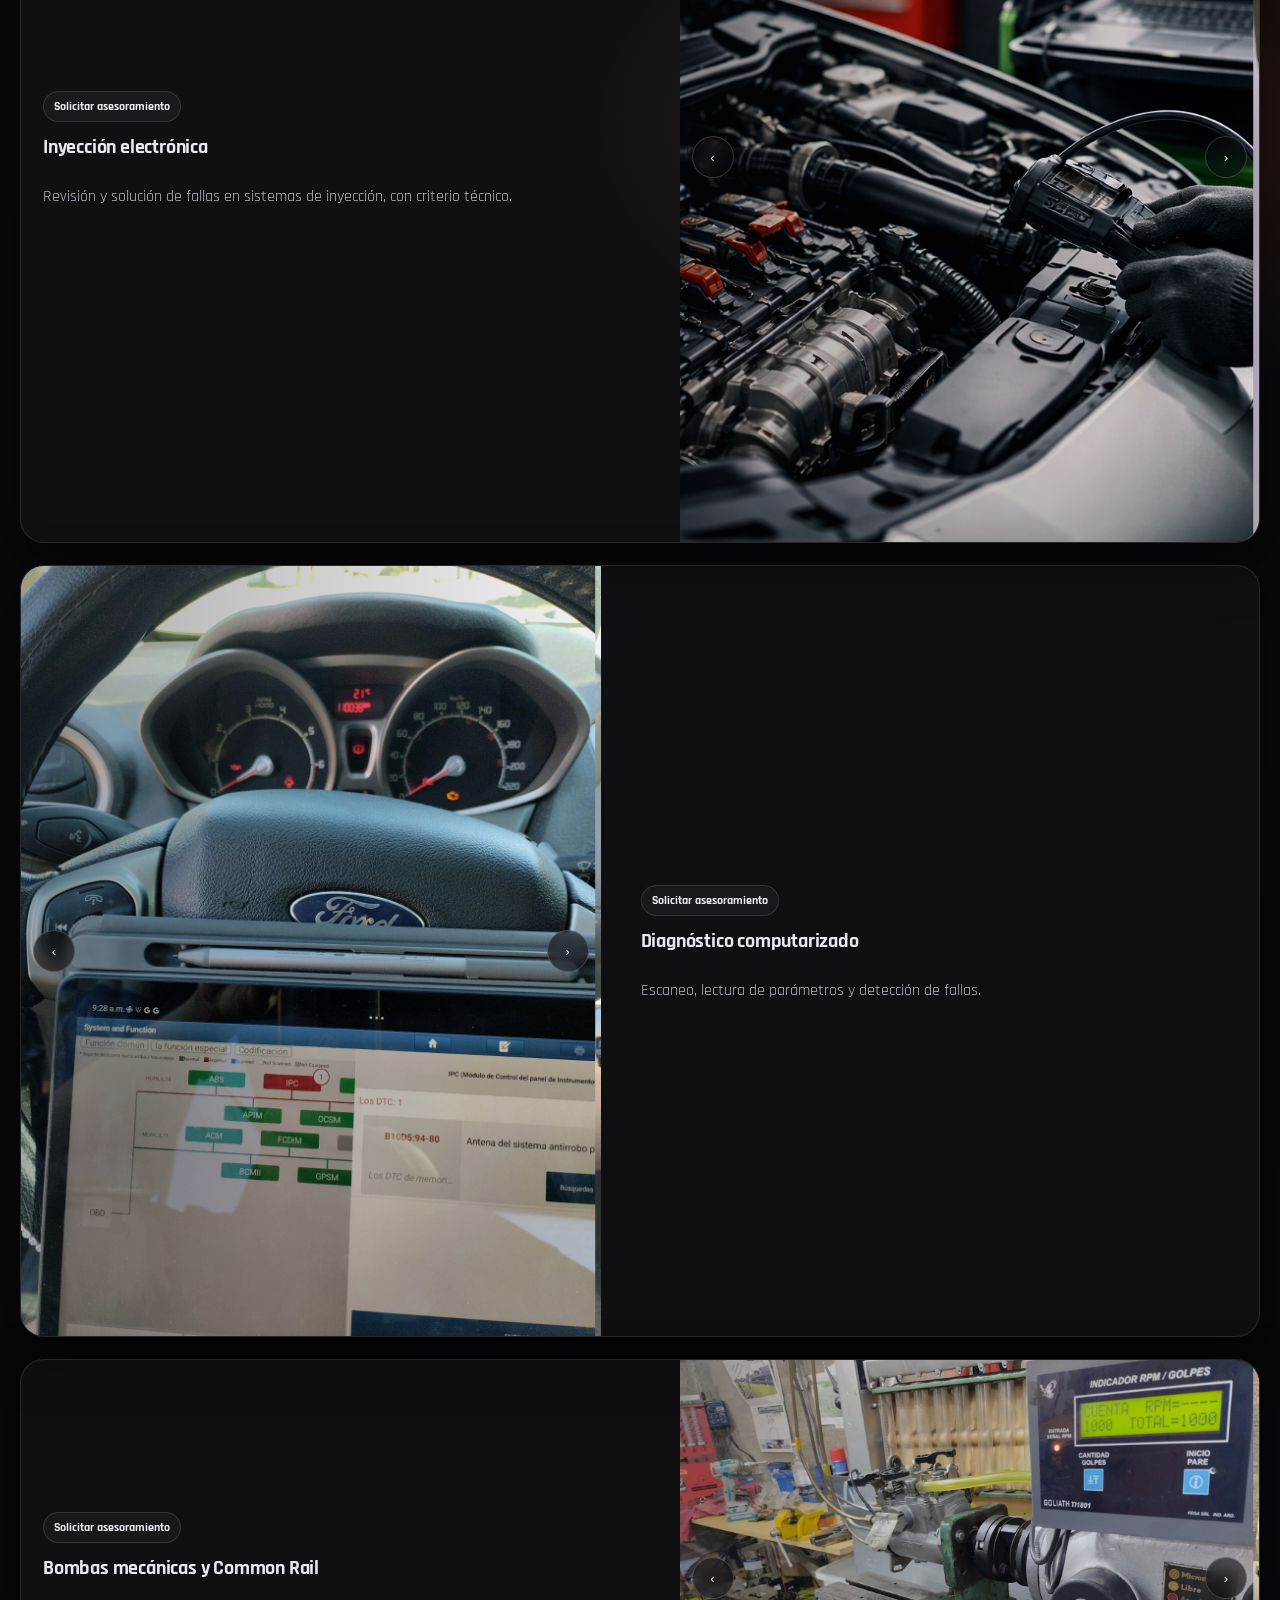
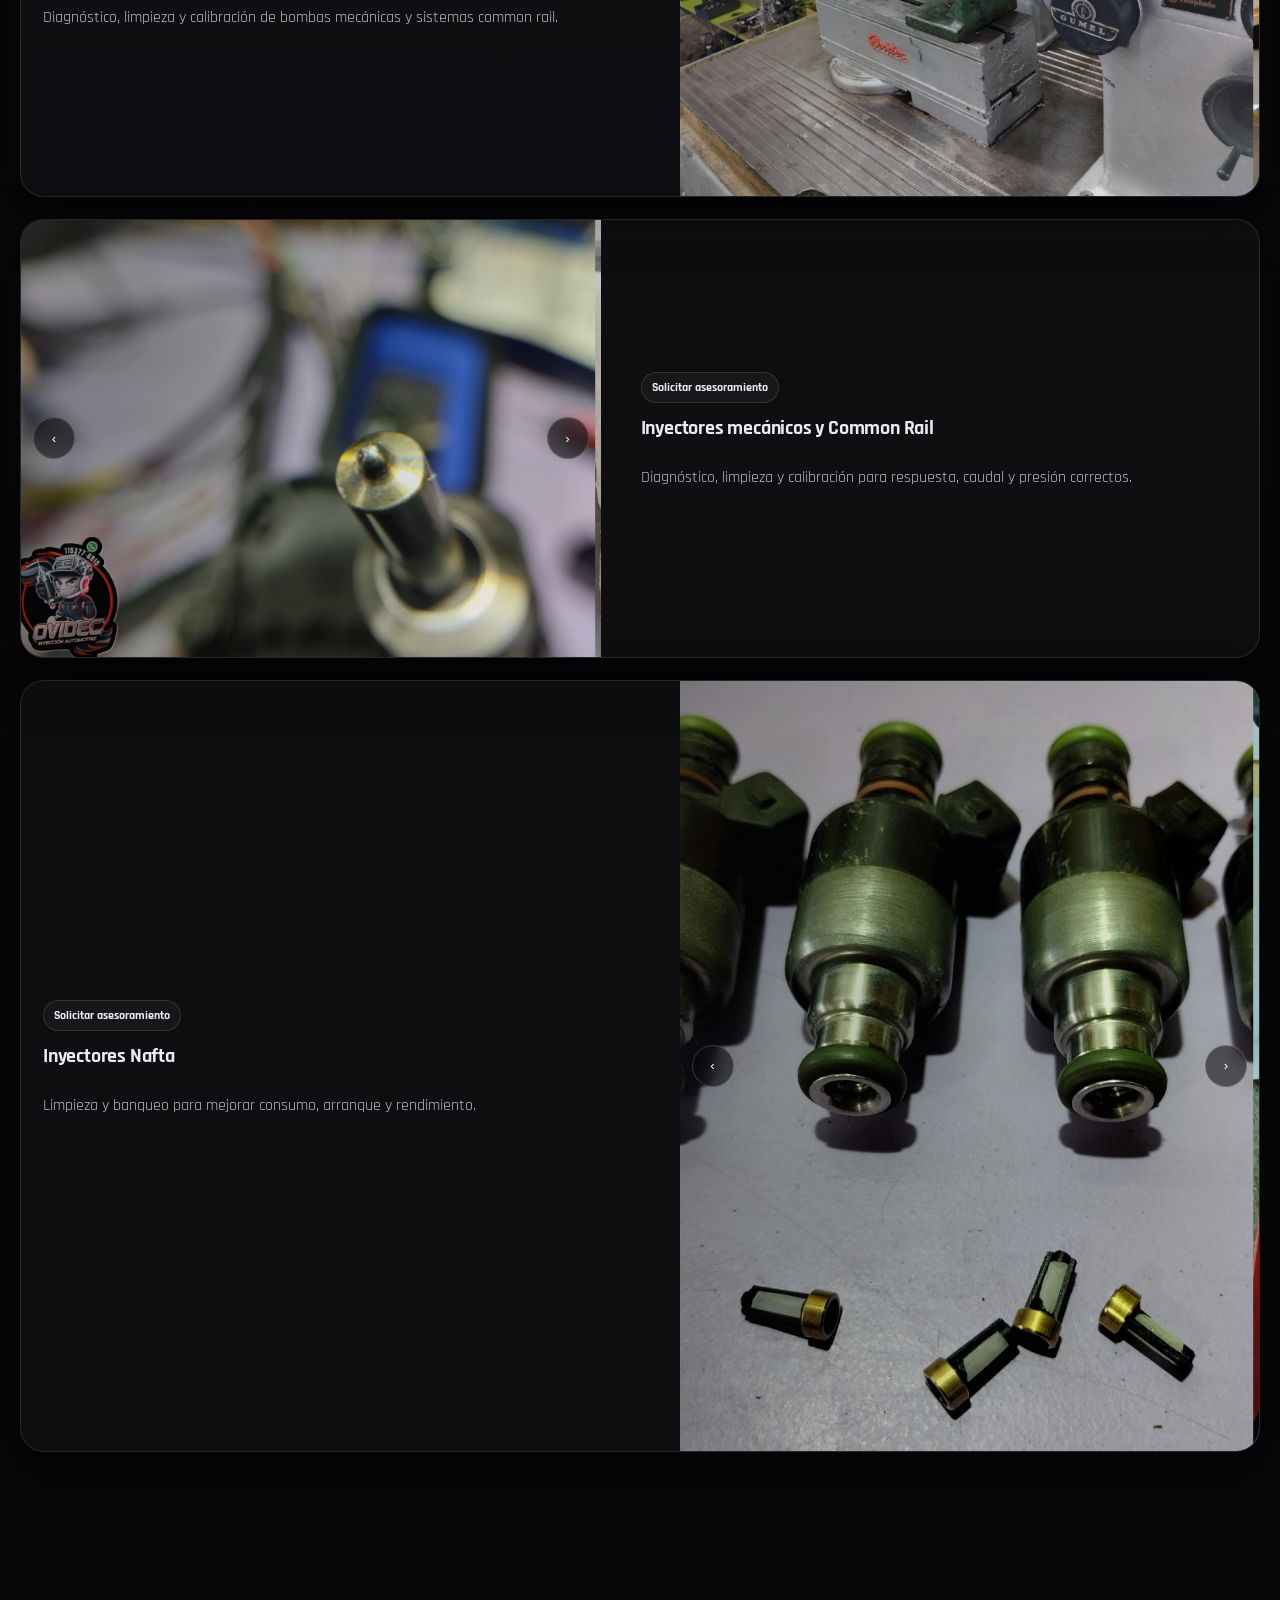
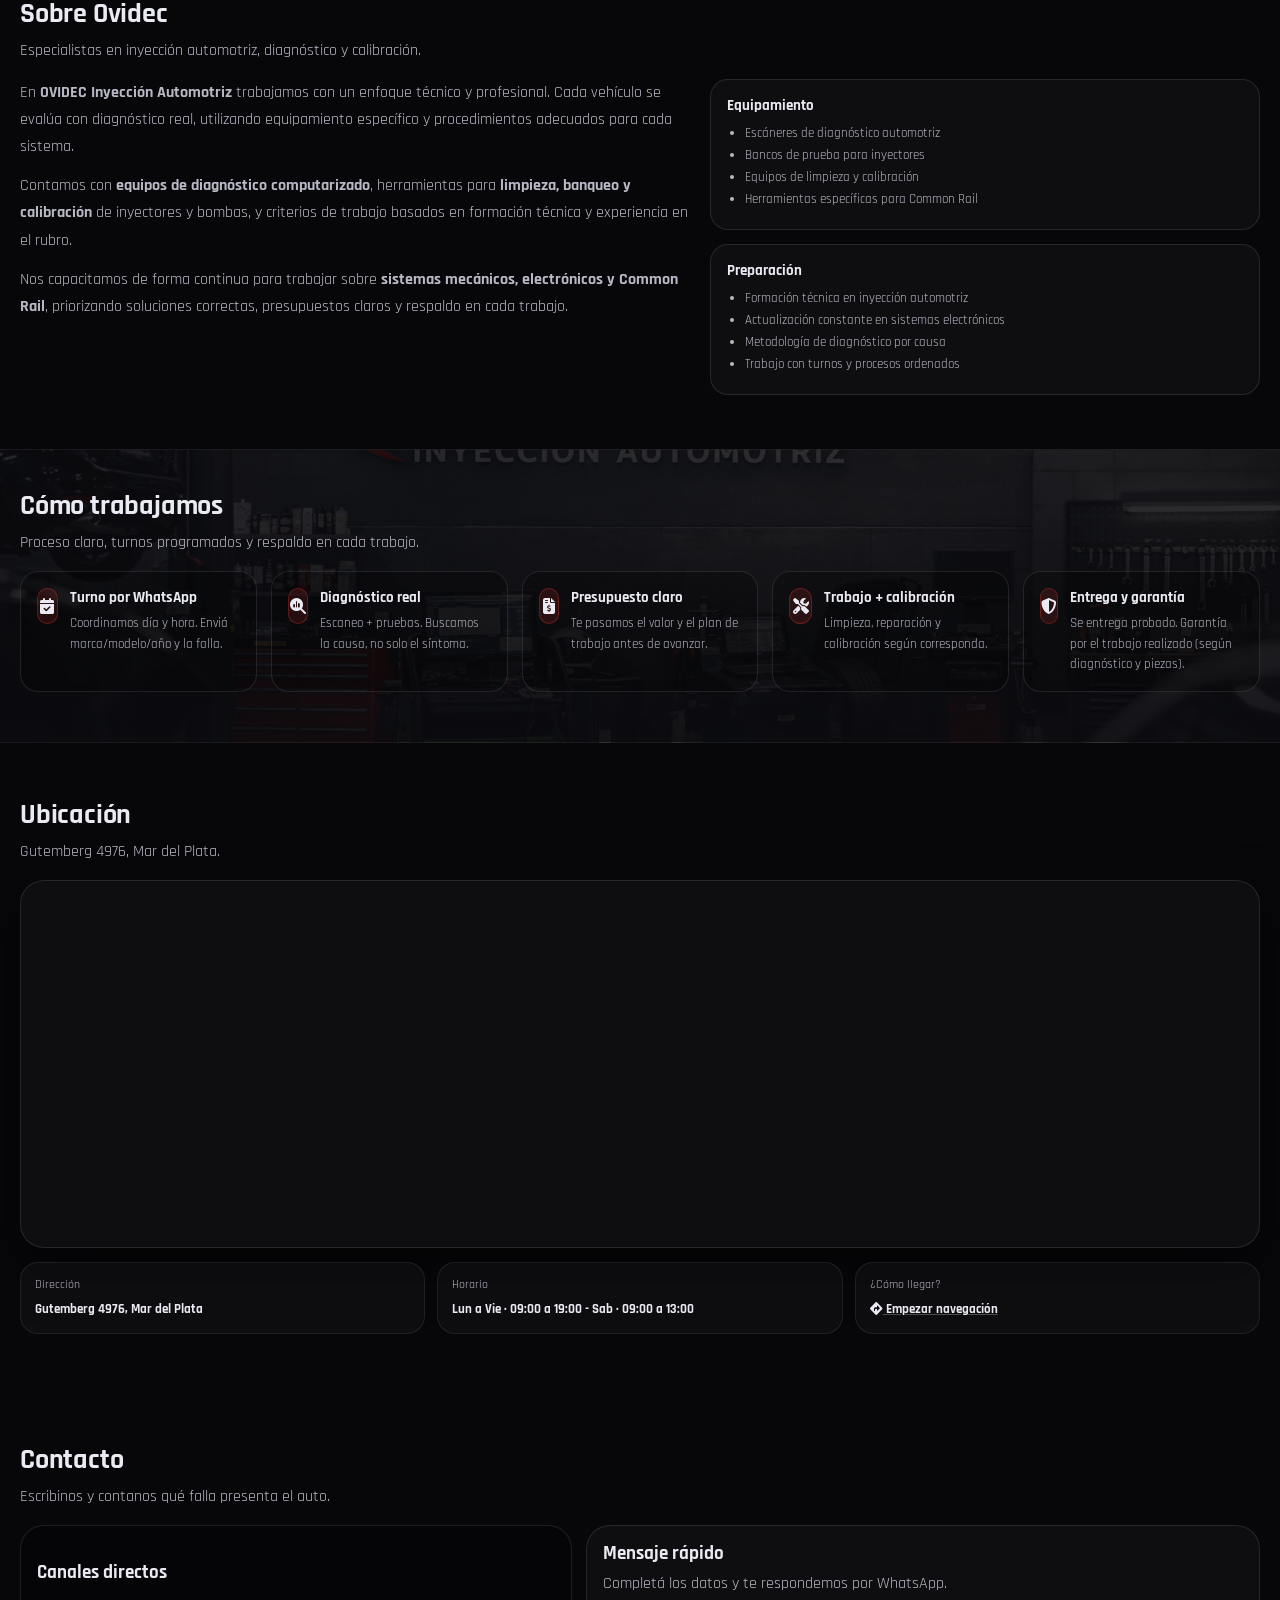
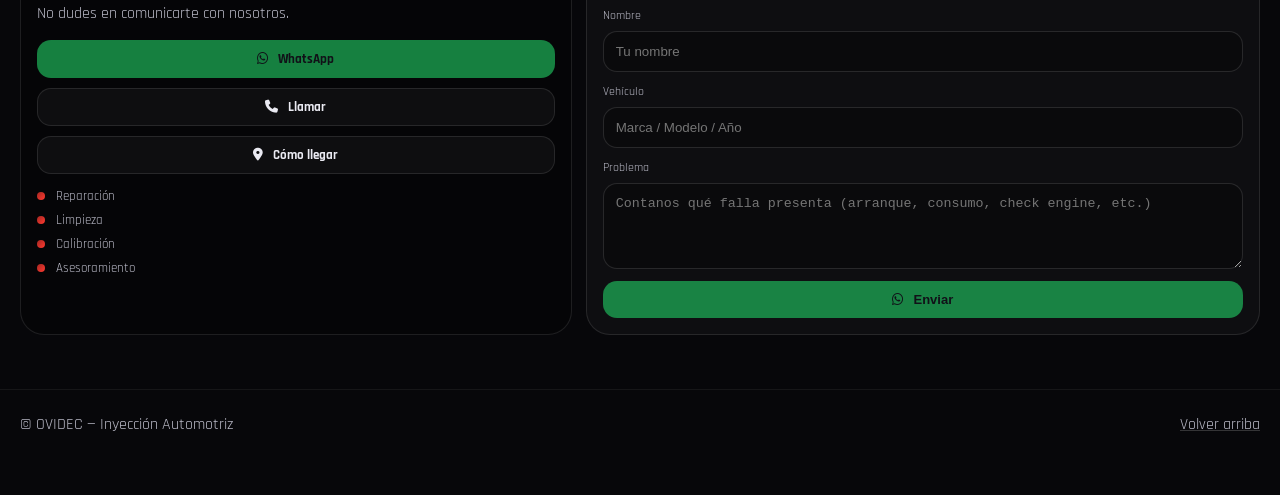
==== commit b73d41bf: "ultimasaaa2" ====
--- a/index.html
+++ b/index.html
@@ -46,7 +46,10 @@
             <nav class="nav" aria-label="Navegación principal">
                 <a href="#">Inicio</a>
                 <a href="#servicios">Servicios</a>
-                <a href="proteccion/proteccion-electronica.html" class="nav__link">Protección vehicular</a>
+                <a href="proteccion/electronica.html" class="nav__link">
+                    <span class="nav-accent">Protección vehicular</span>
+                </a>
+
                 <a href="#nosotros">Sobre OVIDEC</a>
                 <a href="#como">Cómo trabajamos</a>
                 <a href="#ubicacion">Ubicación</a>
@@ -110,9 +113,9 @@
                                 No es un GPS común. Es una solución pensada para darte control real cuando más lo
                                 necesitás.
                             </p>
-                        
-
-                            <a href="proteccion/proteccion-electronica.html" class="cta-electronica">
+
+
+                            <a href="proteccion/electronica.html" class="cta-electronica">
 
                                 <div class="cta-electronica__icon">
                                     <i class="fas fa-shield-halved"></i>
--- a/styles.css
+++ b/styles.css
@@ -60,6 +60,15 @@
   background: rgba(10, 10, 14, .70);
   border-bottom: 1px solid var(--line);
 }
+.nav-accent{
+  color: var(--accent2);
+  font-weight: 700;
+  
+}
+.nav-accent:hover{
+  color: var(--text);
+  text-shadow: 0 0 12px rgba(255,58,48,.45);
+}
 
 .header__inner {
   display: flex;
@@ -281,8 +290,12 @@
 
 
 
-.hero {
-  padding: 38px 0 50px;
+.hero{
+  min-height:100vh;
+  display:flex;
+  align-items:center;
+  padding:38px 0 50px;
+
   background:
     linear-gradient(
       rgba(11,11,15,0.88),
@@ -293,19 +306,25 @@
   background-attachment: fixed;
 }
 
-@media (max-width:768px){
+
+@media (max-width:200px){
   .hero{
     background-attachment: scroll;
   }
 }
 
 
-.hero__grid {
-  display: grid;
+.hero__grid{
+  display:grid;
   grid-template-columns: 1.35fr .85fr;
-  gap: 26px;
-  align-items: stretch;
-}
+  gap:26px;
+  align-items:center;
+}
+h1{
+  font-size: clamp(42px, 5vw, 64px);
+  font-weight:800;
+}
+
 
 .pill {
   display: inline-flex;
